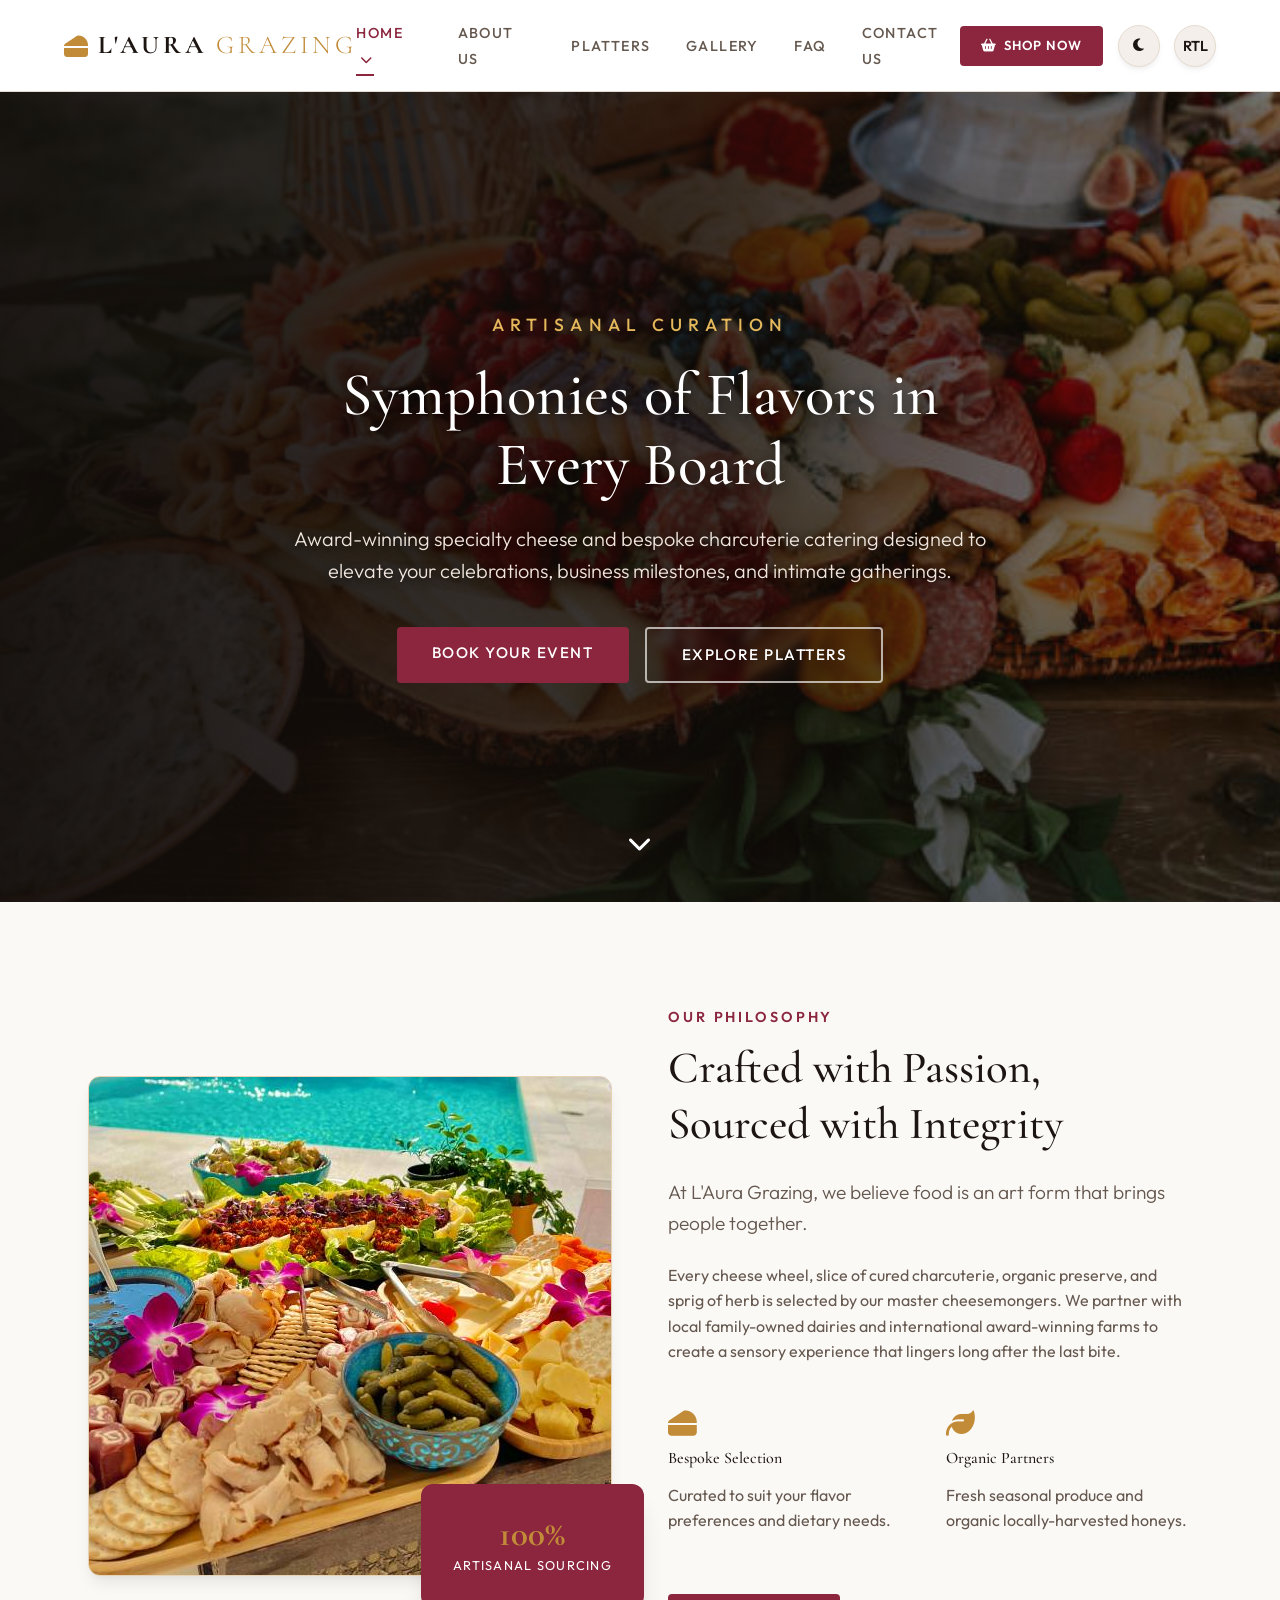
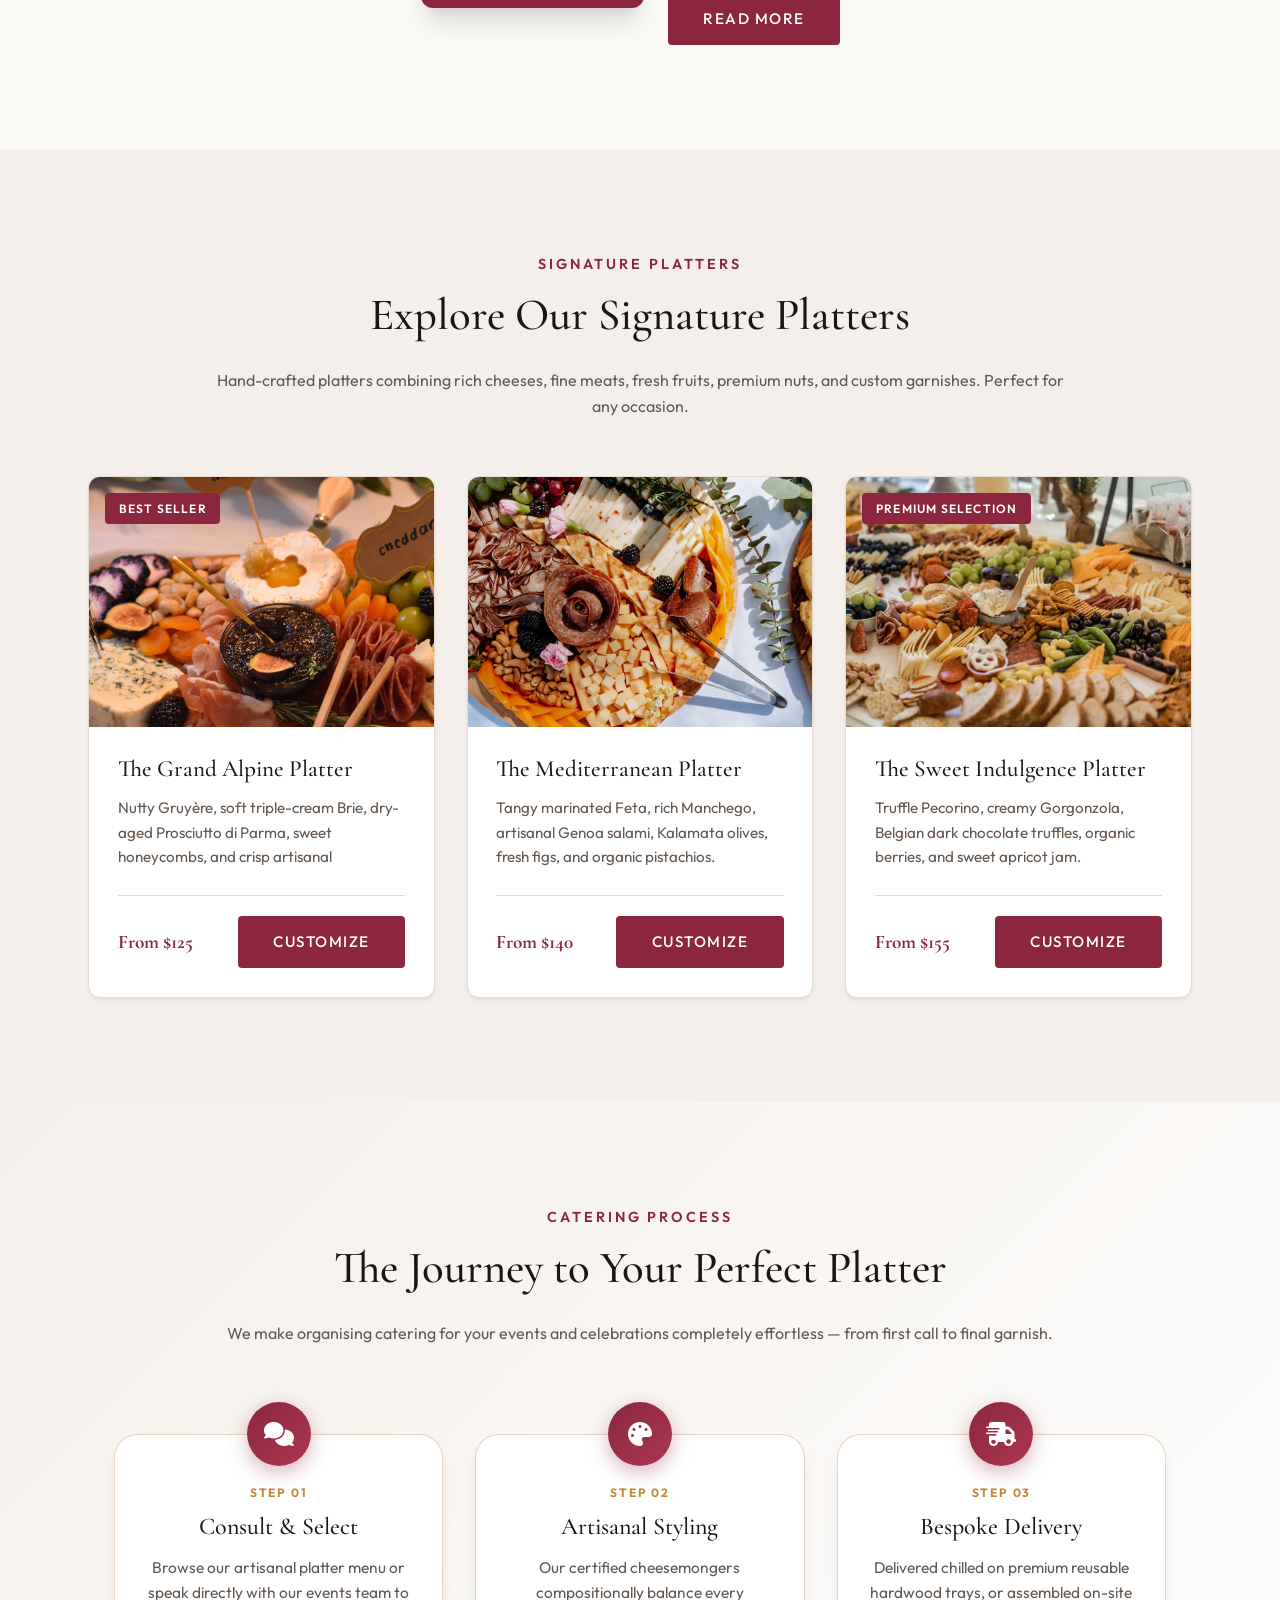
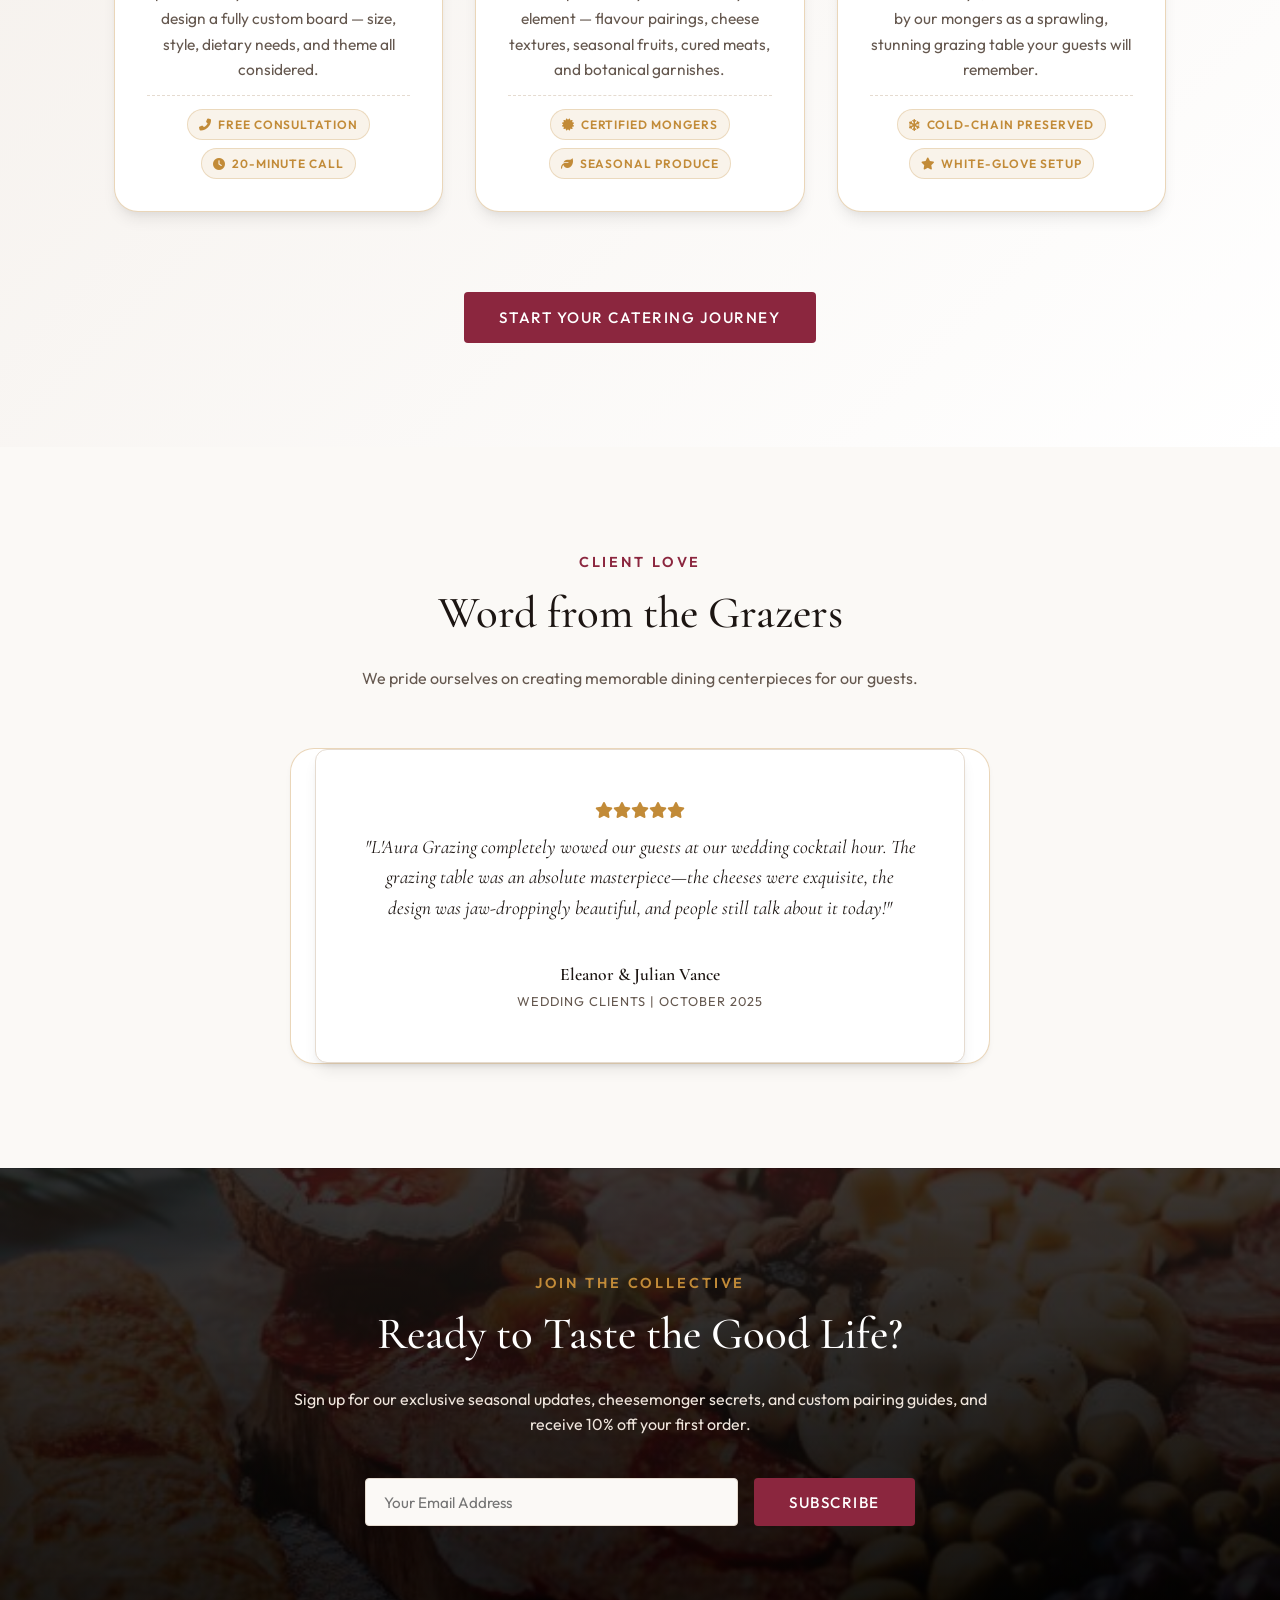
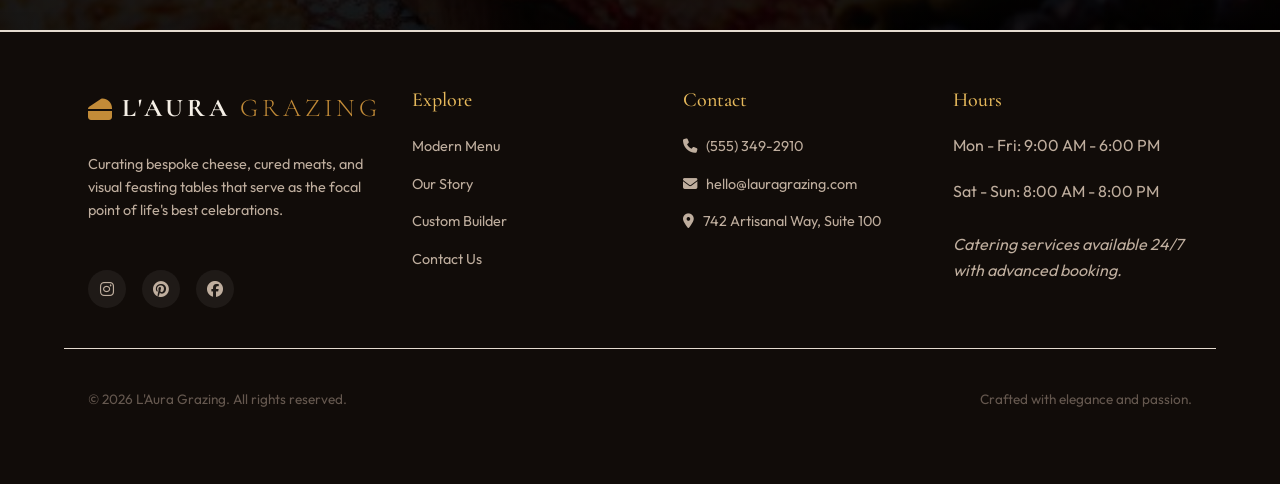
==== index.html @ bde80413 "Initial commit with styling and HTML updates" ====
<!DOCTYPE html>
<html lang="en" dir="ltr">

<head>
  <meta charset="UTF-8">
  <meta name="viewport" content="width=device-width, initial-scale=1.0">
  <meta name="description"
    content="L'Aura Grazing - Premium Specialty Cheese & Charcuterie Board Caterer. Exquisite bespoke grazing tables, cheese platters, and custom boards for events, weddings, and gatherings.">
  <meta name="keywords"
    content="charcuterie caterer, cheese board catering, grazing tables, bespoke platters, artisanal cheese, party catering">
  <meta name="author" content="L'Aura Grazing">

  <!-- Open Graph / Facebook -->
  <meta property="og:type" content="website">
  <meta property="og:title" content="L'Aura Grazing | Specialty Cheese & Charcuterie Caterer">
  <meta property="og:description"
    content="Bespoke grazing experiences and custom board curation for weddings, corporate events, and intimate gatherings.">
  <meta property="og:image" content="c1.jpg">

  <title>L'Aura Grazing | Specialty Cheese & Charcuterie Caterer</title>

  <!-- Google Fonts -->
  <link rel="preconnect" href="https://fonts.googleapis.com">
  <link rel="preconnect" href="https://fonts.gstatic.com" crossorigin>
  <link
    href="https://fonts.googleapis.com/css2?family=Cormorant+Garamond:ital,wght@0,300;0,400;0,500;0,600;0,700;1,400&family=Outfit:wght@200;300;400;500;600;700&display=swap"
    rel="stylesheet">

  <!-- Font Awesome for Icons -->
  <link rel="stylesheet" href="https://cdnjs.cloudflare.com/ajax/libs/font-awesome/6.4.0/css/all.min.css">

  <!-- Leaflet Map CSS & JS -->
  <link rel="stylesheet" href="https://unpkg.com/leaflet@1.9.4/dist/leaflet.css"
    integrity="sha256-p4NxAoJBhIIN+hmNHrzRCf9tD/miZyoHS5obTRR9BMY=" crossorigin="" />
  <script src="https://unpkg.com/leaflet@1.9.4/dist/leaflet.js"
    integrity="sha256-20nQCchB9co0qIjJZRGuk2/Z9VM+kNiyxNV1lvTlZBo=" crossorigin=""></script>

  <!-- Favicon -->
  <link rel="icon" type="image/svg+xml" href="favicon.svg">

  <!-- Main Stylesheet -->
  <link rel="stylesheet" href="style.css">
</head>

<body class="light-theme">

  <!-- HEADER -->
  <header class="site-header">
    <div class="header-container">
      <!-- Logo -->
      <a href="#home-1" class="logo" id="logo-link">
        <span class="logo-icon"><i class="fa-solid fa-cheese"></i></span>
        <span class="logo-text">L'AURA <span class="logo-sub">GRAZING</span></span>
      </a>

      <!-- Navigation Menu -->
      <nav class="nav-menu" id="nav-menu">
        <ul class="nav-list">
          <li class="nav-item dropdown">
            <a href="#home-1" class="nav-link dropdown-toggle" id="home-nav-link">
              Home <i class="fas fa-chevron-down dropdown-arrow"></i>
            </a>
            <ul class="dropdown-menu">
              <li><a href="#home-1" class="dropdown-item" id="nav-home-1">Home 1</a></li>
              <li><a href="#home-2" class="dropdown-item" id="nav-home-2">Home 2</a></li>
            </ul>
          </li>
          <li class="nav-item"><a href="#about" class="nav-link" id="nav-about">About Us</a></li>
          <li class="nav-item"><a href="#services" class="nav-link" id="nav-services">Platters</a></li>
          <li class="nav-item"><a href="#gallery" class="nav-link" id="nav-gallery">Gallery</a></li>
          <li class="nav-item"><a href="#faq" class="nav-link" id="nav-faq">FAQ</a></li>
          <li class="nav-item"><a href="#contact" class="nav-link" id="nav-contact">Contact Us</a></li>
        </ul>

        <!-- Mobile Menu Actions (Theme & RTL Toggles) -->
        <div class="mobile-menu-actions">
          <button id="theme-toggle-mobile" class="action-btn" title="Toggle Theme" aria-label="Toggle Theme">
            <i class="fas fa-moon theme-icon-dark"></i>
            <i class="fas fa-sun theme-icon-light"></i>
          </button>
          <button id="rtl-toggle-mobile" class="action-btn text-toggle" title="Toggle Text Direction"
            aria-label="Toggle Text Direction">
            <span class="rtl-text">RTL</span>
            <span class="ltr-text">LTR</span>
          </button>
        </div>
      </nav>

      <!-- Action Utilities (Shop CTA, Theme, RTL, Mobile Menu) -->
      <div class="header-actions">
        <!-- Shop CTA Button -->
        <a href="#services" class="btn btn-shop-cta" id="header-shop-btn">
          <i class="fas fa-shopping-basket"></i> Shop Now
        </a>

        <!-- Theme Toggle -->
        <button id="theme-toggle" class="action-btn" title="Toggle Theme" aria-label="Toggle Theme">
          <i class="fas fa-moon theme-icon-dark"></i>
          <i class="fas fa-sun theme-icon-light"></i>
        </button>

        <!-- LTR/RTL Toggle -->
        <button id="rtl-toggle" class="action-btn text-toggle" title="Toggle Text Direction"
          aria-label="Toggle Text Direction">
          <span class="rtl-text">RTL</span>
          <span class="ltr-text">LTR</span>
        </button>

        <!-- Mobile Menu Toggle -->
        <button id="mobile-toggle" class="mobile-toggle-btn" aria-label="Open Menu">
          <span class="bar"></span>
          <span class="bar"></span>
          <span class="bar"></span>
        </button>
      </div>
    </div>
  </header>

  <!-- APP VIEW CONTAINER (SPA) -->
  <main id="app-container">

    <!-- ==============================================
         HOME 1 VIEW (CLASSIC & ELEGANT - 6 SECTIONS)
         ============================================== -->
    <div class="app-view active" id="view-home-1">
      <!-- Section 1: Hero -->
      <section class="hero-section" id="h1-hero">
        <div class="hero-bg"
          style="background-image: linear-gradient(to right, rgba(17, 12, 9, 0.95) 0%, rgba(17, 12, 9, 0.75) 55%, rgba(17, 12, 9, 0.3) 100%), url('c1.jpg');">
        </div>
        <div class="hero-content">
          <span class="hero-subtitle">Artisanal Curation</span>
          <h1 class="hero-title">Symphonies of Flavors in Every Board</h1>
          <p class="hero-description">Award-winning specialty cheese and bespoke charcuterie catering designed to
            elevate your celebrations, business milestones, and intimate gatherings.</p>
          <div class="hero-actions-container">
            <a href="#contact" class="btn btn-primary">Book Your Event</a>
            <a href="#services" class="btn btn-secondary-hero">Explore Platters</a>
          </div>
        </div>
        <div class="hero-scroll-down">
          <a href="#h1-story"><i class="fas fa-chevron-down"></i></a>
        </div>
      </section>

      <!-- Section 2: Story Preview / Philosophy -->
      <section class="story-preview-section py-large" id="h1-story">
        <div class="container grid grid-2-cols align-center gap-large">
          <div class="story-image-wrapper">
            <img src="c11.jpg" alt="Artisanal board preparation" class="img-fluid rounded-lg shadow-md border-gold">
            <div class="badge-overlay">
              <span class="badge-num">100%</span>
              <span class="badge-text">Artisanal Sourcing</span>
            </div>
          </div>
          <div class="story-text-content">
            <span class="section-tag">Our Philosophy</span>
            <h2 class="section-title">Crafted with Passion, Sourced with Integrity</h2>
            <p class="lead">At L'Aura Grazing, we believe food is an art form that brings people together.</p>
            <p>Every cheese wheel, slice of cured charcuterie, organic preserve, and sprig of herb is selected by our
              master cheesemongers. We partner with local family-owned dairies and international award-winning farms to
              create a sensory experience that lingers long after the last bite.</p>
            <div class="story-features grid grid-2-cols gap-medium pt-small">
              <div class="feature-item">
                <i class="fa-solid fa-cheese feature-icon"></i>
                <h4>Bespoke Selection</h4>
                <p>Curated to suit your flavor preferences and dietary needs.</p>
              </div>
              <div class="feature-item">
                <i class="fa-solid fa-leaf feature-icon"></i>
                <h4>Organic Partners</h4>
                <p>Fresh seasonal produce and organic locally-harvested honeys.</p>
              </div>
            </div>
            <a href="#about" class="btn btn-primary mt-medium">Read More</a>
          </div>
        </div>
      </section>

      <!-- Section 3: Signature Showcase -->
      <section class="signature-showcase-section py-large bg-subtle" id="h1-showcase">
        <div class="container text-center max-w-lg mb-large">
          <span class="section-tag">Signature Platters</span>
          <h2 class="section-title">Explore Our Signature Platters</h2>
          <p>Hand-crafted platters combining rich cheeses, fine meats, fresh fruits, premium nuts, and custom garnishes.
            Perfect for any occasion.</p>
        </div>
        <div class="container grid grid-3-cols gap-medium">
          <!-- Platter 1 -->
          <div class="board-card">
            <div class="board-card-img-wrapper">
              <img src="c2.jpg" alt="The Grand Alpine Graze Platter" class="board-card-img">
              <span class="board-card-badge">Best Seller</span>
            </div>
            <div class="board-card-info">
              <h3 class="board-title">The Grand Alpine Platter</h3>
              <p class="board-desc">Nutty Gruyère, soft triple-cream Brie, dry-aged Prosciutto di Parma, sweet
                honeycombs, and crisp artisanal flatbreads.</p>
              <div class="board-footer">
                <span class="board-price">From $125</span>
                <a href="#services" class="btn btn-primary">Customize</a>
              </div>
            </div>
          </div>
          <!-- Platter 2 -->
          <div class="board-card">
            <div class="board-card-img-wrapper">
              <img src="c3.jpg" alt="The Mediterranean Harvest Platter" class="board-card-img">
            </div>
            <div class="board-card-info">
              <h3 class="board-title">The Mediterranean Platter</h3>
              <p class="board-desc">Tangy marinated Feta, rich Manchego, artisanal Genoa salami, Kalamata olives, fresh
                figs, and organic pistachios.</p>
              <div class="board-footer">
                <span class="board-price">From $140</span>
                <a href="#services" class="btn btn-primary">Customize</a>
              </div>
            </div>
          </div>
          <!-- Platter 3 -->
          <div class="board-card">
            <div class="board-card-img-wrapper">
              <img src="c4.jpg" alt="The Sweet Indulgence Platter" class="board-card-img">
              <span class="board-card-badge">Premium Selection</span>
            </div>
            <div class="board-card-info">
              <h3 class="board-title">The Sweet Indulgence Platter</h3>
              <p class="board-desc">Truffle Pecorino, creamy Gorgonzola, Belgian dark chocolate truffles, organic
                berries, and sweet apricot jam.</p>
              <div class="board-footer">
                <span class="board-price">From $155</span>
                <a href="#services" class="btn btn-primary">Customize</a>
              </div>
            </div>
          </div>
        </div>
      </section>

      <!-- Section 4: How It Works - Redesigned -->
      <section class="how-it-works-section py-large" id="h1-process"
        style="background: linear-gradient(135deg, var(--bg-subtle) 0%, var(--bg-card) 100%);">
        <div class="container text-center max-w-lg mb-large">
          <span class="section-tag">Catering Process</span>
          <h2 class="section-title">The Journey to Your Perfect Platter</h2>
          <p>We make organising catering for your events and celebrations completely effortless — from first call to
            final garnish.</p>
        </div>
        <div class="container process-steps-wrapper">
          <!-- Step 1 -->
          <div class="process-step-item">
            <div class="process-step-visual">
              <div class="process-step-icon-ring">
                <i class="fa-solid fa-comments"></i>
              </div>
              <div class="process-connector"></div>
            </div>
            <div class="process-step-body bg-card rounded-lg shadow-md border-gold">
              <span class="process-step-num">Step 01</span>
              <h3 class="process-step-title">Consult &amp; Select</h3>
              <p class="process-step-desc">Browse our artisanal platter menu or speak directly with our events team to
                design a fully custom board — size, style, dietary needs, and theme all considered.</p>
              <div class="process-step-tags flex gap-xs flex-wrap mt-xs">
                <span class="process-tag"><i class="fas fa-phone-alt"></i> Free Consultation</span>
                <span class="process-tag"><i class="fas fa-clock"></i> 20-Minute Call</span>
              </div>
            </div>
          </div>
          <!-- Step 2 -->
          <div class="process-step-item">
            <div class="process-step-visual">
              <div class="process-step-icon-ring">
                <i class="fa-solid fa-palette"></i>
              </div>
              <div class="process-connector"></div>
            </div>
            <div class="process-step-body bg-card rounded-lg shadow-md border-gold">
              <span class="process-step-num">Step 02</span>
              <h3 class="process-step-title">Artisanal Styling</h3>
              <p class="process-step-desc">Our certified cheesemongers compositionally balance every element — flavour
                pairings, cheese textures, seasonal fruits, cured meats, and botanical garnishes.</p>
              <div class="process-step-tags flex gap-xs flex-wrap mt-xs">
                <span class="process-tag"><i class="fas fa-certificate"></i> Certified Mongers</span>
                <span class="process-tag"><i class="fas fa-leaf"></i> Seasonal Produce</span>
              </div>
            </div>
          </div>
          <!-- Step 3 -->
          <div class="process-step-item">
            <div class="process-step-visual">
              <div class="process-step-icon-ring">
                <i class="fa-solid fa-truck-fast"></i>
              </div>
              <div class="process-connector last-connector"></div>
            </div>
            <div class="process-step-body bg-card rounded-lg shadow-md border-gold">
              <span class="process-step-num">Step 03</span>
              <h3 class="process-step-title">Bespoke Delivery</h3>
              <p class="process-step-desc">Delivered chilled on premium reusable hardwood trays, or assembled on-site
                by our mongers as a sprawling, stunning grazing table your guests will remember.</p>
              <div class="process-step-tags flex gap-xs flex-wrap mt-xs">
                <span class="process-tag"><i class="fas fa-snowflake"></i> Cold-Chain Preserved</span>
                <span class="process-tag"><i class="fas fa-star"></i> White-Glove Setup</span>
              </div>
            </div>
          </div>
        </div>
        <div class="container text-center mt-medium">
          <a href="#contact" class="btn btn-primary">Start Your Catering Journey</a>
        </div>
      </section>

      <!-- Section 5: Testimonials -->
      <section class="testimonials-section py-large" id="h1-testimonials">
        <div class="container text-center max-w-lg mb-large">
          <span class="section-tag">Client Love</span>
          <h2 class="section-title">Word from the Grazers</h2>
          <p>We pride ourselves on creating memorable dining centerpieces for our guests.</p>
        </div>
        <div
          class="container max-w-md testimonial-slider-container p-medium bg-card rounded-lg shadow-sm border-gold text-center">
          <div class="testimonial-card active">
            <div class="quote-stars text-gold mb-xs"><i class="fas fa-star"></i><i class="fas fa-star"></i><i
                class="fas fa-star"></i><i class="fas fa-star"></i><i class="fas fa-star"></i></div>
            <p class="testimonial-text italic">"L'Aura Grazing completely wowed our guests at our wedding cocktail hour.
              The grazing table was an absolute masterpiece—the cheeses were exquisite, the design was jaw-droppingly
              beautiful, and people still talk about it today!"</p>
            <div class="testimonial-client mt-medium">
              <h4 class="client-name">Eleanor &amp; Julian Vance</h4>
              <span class="client-role text-secondary text-sm">Wedding Clients | October 2025</span>
            </div>
          </div>
        </div>
      </section>

      <!-- Section 6: Newsletter / Call to Action -->
      <section class="cta-banner-section py-large text-white relative">
        <div class="cta-bg"
          style="background-image: linear-gradient(rgba(28,22,19,0.85), rgba(0,0,0,0.9)), url('c17.jpg'); background-size: cover; background-position: center; position: absolute; top:0; left:0; width:100%; height:100%; z-index: 1;">
        </div>
        <div class="container text-center relative max-w-lg" style="z-index: 2;">
          <span class="section-tag text-gold">Join the Collective</span>
          <h2 class="section-title text-white">Ready to Taste the Good Life?</h2>
          <p class="mb-medium text-cream max-w-md margin-auto">Sign up for our exclusive seasonal updates, cheesemonger
            secrets, and custom pairing guides, and receive 10% off your first order.</p>
          <form class="cta-form flex gap-small justify-center" id="newsletter-form">
            <input type="email" placeholder="Your Email Address" required class="form-input text-dark rounded-sm">
            <button type="submit" class="btn btn-primary">Subscribe</button>
          </form>
          <div class="success-message mt-small text-green" id="newsletter-success">Thank you! Check your inbox for your
            10% discount code.</div>
        </div>
      </section>


      <!-- HOME 1 FOOTER -->
      <footer class="site-footer bg-dark text-white py-medium">
        <div class="container grid grid-4-cols gap-medium">
          <div class="footer-col brand-col">
            <a href="#home-1" class="logo footer-logo mb-small">
              <span class="logo-icon"><i class="fa-solid fa-cheese"></i></span>
              <span class="logo-text text-white">L'AURA <span class="logo-sub">GRAZING</span></span>
            </a>
            <p class="footer-desc">Curating bespoke cheese, cured meats, and visual feasting tables that serve as the
              focal point of life's best celebrations.</p>
            <div class="social-links flex gap-small pt-small">
              <a href="#" class="social-link" aria-label="Instagram"><i class="fab fa-instagram"></i></a>
              <a href="#" class="social-link" aria-label="Pinterest"><i class="fab fa-pinterest"></i></a>
              <a href="#" class="social-link" aria-label="Facebook"><i class="fab fa-facebook"></i></a>
            </div>
          </div>
          <div class="footer-col links-col">
            <h4 class="footer-subtitle">Explore</h4>
            <ul>
              <li><a href="#home-2" class="footer-link">Modern Menu</a></li>
              <li><a href="#about" class="footer-link">Our Story</a></li>
              <li><a href="#services" class="footer-link">Custom Builder</a></li>
              <li><a href="#contact" class="footer-link">Contact Us</a></li>
            </ul>
          </div>
          <div class="footer-col links-col">
            <h4 class="footer-subtitle">Contact</h4>
            <ul>
              <li><span class="footer-link"><i class="fas fa-phone mr-xs"></i> (555) 349-2910</span></li>
              <li><span class="footer-link"><i class="fas fa-envelope mr-xs"></i> hello@lauragrazing.com</span></li>
              <li><span class="footer-link"><i class="fas fa-map-marker-alt mr-xs"></i> 742 Artisanal Way, Suite
                  100</span></li>
            </ul>
          </div>
          <div class="footer-col hours-col">
            <h4 class="footer-subtitle">Hours</h4>
            <p>Mon - Fri: 9:00 AM - 6:00 PM</p>
            <p>Sat - Sun: 8:00 AM - 8:00 PM</p>
            <p class="text-gold italic pt-xs">Catering services available 24/7 with advanced booking.</p>
          </div>
        </div>
        <div
          class="container border-top pt-medium mt-medium text-center flex justify-between align-center flex-wrap gap-small">
          <p class="copyright-text">&copy; 2026 L'Aura Grazing. All rights reserved.</p>
          <p class="designer-text">Crafted with elegance and passion.</p>
        </div>
      </footer>
    </div>

    <!-- ==============================================
         HOME 2 VIEW (MODERN & INTERACTIVE - 6 SECTIONS)
         ============================================== -->
    <div class="app-view" id="view-home-2">
      <!-- Section 1: Split Screen Modern Hero -->
      <section class="split-hero-section" id="h2-hero"
        style="border-bottom: 1px solid var(--border-color);">
        <div class="split-hero-content flex flex-column justify-center">
          <div class="flex align-center gap-xs mb-xs">
            <span class="logo-icon text-gold" style="font-size: 1.1rem;"><i class="fa-solid fa-cheese"></i></span>
            <span class="hero-subtitle text-gold uppercase tracking-wider text-xs font-bold">L'AURA PREMIUM
              MODERN</span>
          </div>
          <h1 class="hero-title font-serif">Epicurean Art, Deliberately Styled</h1>
          <p class="hero-description text-secondary">Interactive,
            customisable charcuterie layouts tailored to your event's exact visual theme and flavour preferences.
            Beautiful to look at, sensational to taste.</p>
          <div class="hero-actions-container flex gap-small">
            <a href="#services" class="btn btn-primary">Build Your Board</a>
            <a href="#h2-pairings" class="btn btn-outline-dark">Try Pairings Guide</a>
          </div>
        </div>
        <div class="split-hero-image-wrapper">
          <div class="hero-square-wrapper relative">
            <img src="c12.jpg" alt="Stunning tiered grazing setup" class="split-hero-img">
            <div class="badge-overlay split-hero-badge">
              <span class="font-bold text-xs uppercase tracking-wider text-gold flex align-center gap-xs">
                <i class="fa-solid fa-wand-magic-sparkles"></i> High Artistry
              </span>
            </div>
          </div>
        </div>
      </section>

      <!-- Section 2: Features Grid (Why Choose) -->
      <section class="features-grid-section py-large bg-subtle" id="h2-features">
        <div class="container text-center max-w-lg mb-large">
          <span class="section-tag text-gold">The Grazing Experience</span>
          <h2 class="section-title">Why Choose L'Aura</h2>
          <p>We combine culinary design with expert food science to make your board the highlight of the evening.</p>
        </div>
        <div class="container">
          <div class="h2-features-grid">
            <!-- Step I -->
            <div class="h2-feature-card bg-card rounded-lg shadow-md border-gold p-medium text-center">
              <div class="h2-feature-num">I</div>
              <i class="fa-solid fa-medal h2-feature-icon"></i>
              <h3 class="h2-feature-title">Award Winning Cheeses</h3>
              <p class="text-sm">We source exclusively from creamier regional farms, featuring raw-milk cheddars,
                award-winning Bries, and cave-aged Goudas.</p>
            </div>
            <!-- Step II -->
            <div class="h2-feature-card bg-card rounded-lg shadow-md border-gold p-medium text-center">
              <div class="h2-feature-num">II</div>
              <i class="fa-solid fa-wine-glass-alt h2-feature-icon"></i>
              <h3 class="h2-feature-title">Curated Combinations</h3>
              <p class="text-sm">Every element is strategically paired. From dry cured salamis to honeycombs, flavour
                dynamics are precision designed.</p>
            </div>
            <!-- Step III -->
            <div class="h2-feature-card bg-card rounded-lg shadow-md border-gold p-medium text-center">
              <div class="h2-feature-num">III</div>
              <i class="fa-solid fa-truck-ramp-box h2-feature-icon"></i>
              <h3 class="h2-feature-title">Sustainable Materials</h3>
              <p class="text-sm">Our boards are made from beautiful, reclaimed hardwoods that are yours to keep,
                treated with food-grade beeswax.</p>
            </div>
          </div>
        </div>
      </section>

      <!-- Section 3: Interactive Flavor Pairings Guide -->
      <section class="pairings-section py-large bg-card" id="h2-pairings"
        style="border-top: 1px solid var(--border-color); border-bottom: 1px solid var(--border-color);">
        <div class="container text-center max-w-lg mb-large">
          <span class="section-tag text-gold">Interactive Flavor Lab</span>
          <h2 class="section-title">Perfect Cheese Pairings</h2>
          <p>Click on any of our featured cheeses below to discover their ideal meat, fruit, and wine pairings, curated
            by our sommelier.</p>
        </div>
        <div class="container grid grid-2-cols gap-large align-center">
          <div class="pairing-selector-col flex flex-column gap-small">
            <button class="pairing-select-btn active" data-pairing="brie">
              <i class="fas fa-cheese"></i> Double Cream French Brie
            </button>
            <button class="pairing-select-btn" data-pairing="gouda">
              <i class="fas fa-cheese"></i> 24-Month Aged Dutch Gouda
            </button>
            <button class="pairing-select-btn" data-pairing="gorgonzola">
              <i class="fas fa-cheese"></i> Gorgonzola Dolce
            </button>
            <button class="pairing-select-btn" data-pairing="pecorino">
              <i class="fas fa-cheese"></i> Italian Truffle Pecorino
            </button>
          </div>
          <div class="pairing-display-col p-large rounded-lg border-gold shadow-lg"
            style="background-color: var(--bg-body); border-style: dashed; border-width: 2px;">
            <div id="pairing-info-box">
              <h3 class="pairing-title text-gold" id="pairing-title-val"
                style="font-family: var(--font-serif); font-size: 1.8rem; margin-bottom: 0.5rem;">Double Cream French
                Brie</h3>
              <p class="pairing-desc italic mb-medium" id="pairing-desc-val" style="color: var(--text-secondary);">"A
                buttery, decadent, bloomy-rind cheese that melts elegantly in the mouth."</p>

              <div class="pairing-details flex flex-column gap-medium"
                style="border-top: 1px solid var(--border-color); padding-top: 1.25rem;">
                <div class="pairing-detail-item flex align-center gap-small">
                  <span class="detail-icon" style="color: var(--accent-gold); font-size: 1.2rem;"><i
                      class="fas fa-drumstick-bite"></i></span>
                  <div>
                    <strong
                      style="display:block; font-size:0.85rem; text-transform:uppercase; letter-spacing:1px; color:var(--text-secondary);">Cured
                      Meat Match</strong>
                    <span id="pairing-meat-val" style="font-weight: 500;">Prosciutto di Parma or Spicy Coppa</span>
                  </div>
                </div>
                <div class="pairing-detail-item flex align-center gap-small">
                  <span class="detail-icon" style="color: var(--accent-gold); font-size: 1.2rem;"><i
                      class="fas fa-apple-whole"></i></span>
                  <div>
                    <strong
                      style="display:block; font-size:0.85rem; text-transform:uppercase; letter-spacing:1px; color:var(--text-secondary);">Sweet/Fresh
                      Accoutrement</strong>
                    <span id="pairing-sweet-val" style="font-weight: 500;">Fresh ripe figs, raw local honeycomb, or
                      crisp green grapes</span>
                  </div>
                </div>
                <div class="pairing-detail-item flex align-center gap-small">
                  <span class="detail-icon" style="color: var(--accent-gold); font-size: 1.2rem;"><i
                      class="fas fa-wine-glass"></i></span>
                  <div>
                    <strong
                      style="display:block; font-size:0.85rem; text-transform:uppercase; letter-spacing:1px; color:var(--text-secondary);">Wine
                      Pairing</strong>
                    <span id="pairing-wine-val" style="font-weight: 500;">Chardonnay, Champagne, or a dry sparkling
                      Rosé</span>
                  </div>
                </div>
              </div>
            </div>
          </div>
        </div>
      </section>

      <!-- Section 4: Seasonal Packages -->
      <section class="seasonal-packages py-large bg-subtle" id="h2-packages">
        <div class="container text-center max-w-lg mb-large">
          <span class="section-tag text-gold">Themed Selections</span>
          <h2 class="section-title">Seasonal Grazing Packages</h2>
          <p>Hand-crafted platters combining rich cheeses, fine meats, fresh fruits, premium nuts, and custom garnishes.
            Perfect for any occasion.</p>
        </div>
        <div class="container grid grid-3-cols gap-medium">
          <!-- Package 1 -->
          <div class="package-card flex flex-column bg-card rounded-lg shadow-md overflow-hidden border-gold">
            <div class="package-card-img-container relative overflow-hidden">
              <img src="c6.jpg" alt="Autumn Warmth" class="package-img">
              <span class="board-card-badge">Best Seller</span>
            </div>
            <div class="package-content p-medium flex-grow flex flex-column justify-between">
              <div>
                <h3 class="package-title font-serif">The Alpine Meadow Board</h3>
                <p class="package-desc text-secondary">Inspired by Swiss chalets. Features
                  rich Gruyère, Emmental, mountain salamis, toasted walnuts, and dried sour cherries.</p>
              </div>
              <div class="package-footer border-top pt-small mt-small flex justify-between align-center">
                <span class="package-price font-bold text-gold">$135</span>
                <a href="#services" class="btn btn-sm btn-primary">Book Now</a>
              </div>
            </div>
          </div>
          <!-- Package 2 -->
          <div class="package-card flex flex-column bg-card rounded-lg shadow-md overflow-hidden border-gold">
            <div class="package-card-img-container relative overflow-hidden">
              <img src="c8.jpg" alt="Botanical Bliss" class="package-img">
              <span class="board-card-badge" style="background: #c28b38;">Signature</span>
            </div>
            <div class="package-content p-medium flex-grow flex flex-column justify-between">
              <div>
                <h3 class="package-title font-serif">The Botanical Garden Platter</h3>
                <p class="package-desc text-secondary">Perfect for garden parties. Soft goat
                  cheeses rolled in edible flower petals, creamy brie, fresh blackberries, honey, and crackers.</p>
              </div>
              <div class="package-footer border-top pt-small mt-small flex justify-between align-center">
                <span class="package-price font-bold text-gold">$150</span>
                <a href="#services" class="btn btn-sm btn-primary">Book Now</a>
              </div>
            </div>
          </div>
          <!-- Package 3 -->
          <div class="package-card flex flex-column bg-card rounded-lg shadow-md overflow-hidden border-gold">
            <div class="package-card-img-container relative overflow-hidden">
              <img src="c7.jpg" alt="Tapas & Charcuterie Cups" class="package-img">
              <span class="board-card-badge" style="background: #6b4c35;">Popular</span>
            </div>
            <div class="package-content p-medium flex-grow flex flex-column justify-between">
              <div>
                <h3 class="package-title font-serif">The Grazing Cones &amp; Cups</h3>
                <p class="package-desc text-secondary">Single-serve, socially-distanced
                  elegant charcuterie cups filled with cheese skewers, olives, nuts, and crackers. Sold in batches of
                  10.</p>
              </div>
              <div class="package-footer border-top pt-small mt-small flex justify-between align-center">
                <span class="package-price font-bold text-gold">$160 / set</span>
                <a href="#services" class="btn btn-sm btn-primary">Book Now</a>
              </div>
            </div>
          </div>
        </div>
      </section>

      <!-- Section 5: Client Testimonials (Split Layout) -->
      <section class="testimonials-section py-large bg-card" id="h2-testimonials"
        style="border-top: 1px solid var(--border-color); border-bottom: 1px solid var(--border-color);">
        <div class="container grid grid-2-cols gap-large align-center">
          <div class="testimonial-image-panel relative">
            <img src="c14.jpg" alt="Stunning board closeup" class="img-fluid rounded-lg shadow-md border-gold">
            <div class="testimonial-stamp bg-card p-xs rounded shadow-sm flex align-center gap-xs">
              <i class="fa-solid fa-star text-gold"></i>
              <span class="font-bold text-xs uppercase letter-spacing">Top Rated Service</span>
            </div>
          </div>
          <div class="testimonial-content-panel p-large bg-card border-gold rounded-lg shadow-md testimonial-slider-container">
            <span class="section-tag text-gold">Client Testimonies</span>
            <div class="testimonial-card active">
              <div class="quote-header flex justify-between align-center mb-xs">
                <div class="quote-icon text-gold"><i class="fas fa-quote-left"></i></div>
                <div class="quote-stars flex gap-xs text-gold"><i class="fas fa-star"></i><i class="fas fa-star"></i><i
                    class="fas fa-star"></i><i class="fas fa-star"></i><i class="fas fa-star"></i></div>
              </div>
              <p class="testimonial-text italic">"L'Aura Grazing completely
                wowed our guests at our wedding cocktail hour. The grazing table was an absolute masterpiece — the cheeses
                were exquisite, the design was jaw-droppingly beautiful, and people still talk about it today!"</p>
              <div class="testimonial-client flex align-center gap-small border-top pt-small mt-small">
                <div class="client-avatar-placeholder"><i class="fa-solid fa-user-tie"></i></div>
                <div>
                  <h4 class="client-name">Eleanor &amp; Julian Vance</h4>
                  <span class="client-role">Wedding Clients | October 2025</span>
                </div>
              </div>
            </div>
          </div>
        </div>
      </section>

      <!-- Section 6: Accordion FAQ removed to dedicated page -->

      <!-- Section 7: Interactive Reservation Teaser -->
      <section class="booking-teaser-section py-large text-white relative overflow-hidden">
        <div class="booking-bg"
          style="background-image: linear-gradient(rgba(17, 12, 9, 0.9), rgba(17, 12, 9, 0.95)), url('c9.jpg'); background-attachment: fixed; background-size: cover; background-position: center; position: absolute; top:0; left:0; width:100%; height:100%; z-index: 1;">
        </div>
        <div class="container grid grid-2-cols gap-large align-center relative" style="z-index: 2;">
          <div class="booking-teaser-text">
            <span class="section-tag text-gold">Plan Your Gathering</span>
            <h2 class="section-title text-white">Let Us Make Your Event Memorable</h2>
            <p class="text-cream">Whether you are hosting a small dinner
              party, a corporate cocktail mixer, or a lavish wedding reception, we curate gorgeous grazing visuals that
              set the standard for food elegance.</p>
            <ul class="teaser-checklist flex flex-column gap-xs pt-small">
              <li><i class="fas fa-check text-gold mr-xs"></i> Fully custom layouts matching your event theme</li>
              <li><i class="fas fa-check text-gold mr-xs"></i> On-site setup and styling by professional mongers</li>
              <li><i class="fas fa-check text-gold mr-xs"></i> Biodegradable wooden cutlery and display boxes</li>
            </ul>
          </div>
          <div class="teaser-form-box p-medium rounded-lg">
            <h3 class="mb-xs">Quick Reservation Request</h3>
            <p class="mb-small text-cream" style="font-size: 0.9rem;">Receive an instant estimate for your
              catering needs.</p>
            <form id="quick-quote-form" class="flex flex-column gap-xs">
              <input type="text" placeholder="Your Name" required class="form-input">
              <input type="email" placeholder="Email Address" required class="form-input">
              <select required class="form-input">
                <option value="" disabled selected>Estimated Guest Count</option>
                <option value="1-10">Under 10 guests</option>
                <option value="10-30">10 to 30 guests</option>
                <option value="30-70">30 to 70 guests</option>
                <option value="70+">70+ guests</option>
              </select>
              <button type="submit" class="btn btn-primary w-full mt-xs">Get Quote Estimate</button>
            </form>
            <div id="quick-quote-success" class="text-green mt-xs font-bold text-center" style="display: none;">Quote
              request submitted! We will email you shortly.</div>
          </div>
        </div>
      </section>

      <!-- Section 8: Floating Card Newsletter -->
      <section class="cta-banner-section py-large relative bg-subtle">
        <div
          class="container max-w-lg relative bg-card p-large rounded-lg border-gold shadow-lg text-center overflow-hidden">
          <div class="cta-card-bg-overlay"
            style="background-image: linear-gradient(rgba(28,22,19,0.95), rgba(28,22,19,0.9)), url('c17.jpg');"></div>
          <div class="cta-card-inner relative">
            <span class="section-tag text-gold">Join the Collective</span>
            <h2 class="section-title text-white">Let's Co-create Your Next Celebratory Feast</h2>
            <p class="mb-medium text-cream max-w-md margin-auto">Sign up for our exclusive seasonal updates,
              cheesemonger secrets, and custom pairing guides, and receive 10% off your first custom catering order.</p>
            <form class="cta-form flex gap-small justify-center" id="newsletter-form-h2">
              <input type="email" placeholder="Your Email Address" required class="form-input text-dark rounded-sm">
              <button type="submit" class="btn btn-primary-light">Subscribe</button>
            </form>
            <div class="success-message mt-small text-green" id="newsletter-success-h2" style="display: none;">Thank
              you! Check your inbox for your 10% discount code.</div>
          </div>
        </div>
      </section>


      <!-- HOME 2 FOOTER -->
      <footer class="site-footer bg-dark text-white py-medium">
        <div class="container grid grid-4-cols gap-medium">
          <div class="footer-col brand-col">
            <a href="#home-1" class="logo footer-logo mb-small">
              <span class="logo-icon"><i class="fa-solid fa-cheese"></i></span>
              <span class="logo-text text-white">L'AURA <span class="logo-sub">GRAZING</span></span>
            </a>
            <p class="footer-desc">Curating bespoke cheese, cured meats, and visual feasting tables that serve as the
              focal point of life's best celebrations.</p>
            <div class="social-links flex gap-small pt-small">
              <a href="#" class="social-link" aria-label="Instagram"><i class="fab fa-instagram"></i></a>
              <a href="#" class="social-link" aria-label="Pinterest"><i class="fab fa-pinterest"></i></a>
              <a href="#" class="social-link" aria-label="Facebook"><i class="fab fa-facebook"></i></a>
            </div>
          </div>
          <div class="footer-col links-col">
            <h4 class="footer-subtitle">Explore</h4>
            <ul>
              <li><a href="#home-1" class="footer-link">Classic Menu</a></li>
              <li><a href="#about" class="footer-link">Our Story</a></li>
              <li><a href="#services" class="footer-link">Custom Builder</a></li>
              <li><a href="#contact" class="footer-link">Contact Us</a></li>
            </ul>
          </div>
          <div class="footer-col links-col">
            <h4 class="footer-subtitle">Contact</h4>
            <ul>
              <li><span class="footer-link"><i class="fas fa-phone mr-xs"></i> (555) 349-2910</span></li>
              <li><span class="footer-link"><i class="fas fa-envelope mr-xs"></i> hello@lauragrazing.com</span></li>
              <li><span class="footer-link"><i class="fas fa-map-marker-alt mr-xs"></i> 742 Artisanal Way, Suite
                  100</span></li>
            </ul>
          </div>
          <div class="footer-col hours-col">
            <h4 class="footer-subtitle">Hours</h4>
            <p>Mon - Fri: 9:00 AM - 6:00 PM</p>
            <p>Sat - Sun: 8:00 AM - 8:00 PM</p>
            <p class="text-gold italic pt-xs">Catering services available 24/7 with advanced booking.</p>
          </div>
        </div>
        <div
          class="container border-top pt-medium mt-medium text-center flex justify-between align-center flex-wrap gap-small">
          <p class="copyright-text">&copy; 2026 L'Aura Grazing. All rights reserved.</p>
          <p class="designer-text">Crafted with elegance and passion.</p>
        </div>
      </footer>
    </div>

    <!-- ==============================================
         ABOUT US VIEW
         ============================================== -->
    <div class="app-view" id="view-about">
      <!-- About Hero -->
      <section class="subpage-hero py-large text-white relative">
        <div class="subpage-hero-bg"
          style="background-image: linear-gradient(rgba(0,0,0,0.5), rgba(0,0,0,0.7)), url('c11.jpg');"></div>
        <div class="container text-center relative">
          <span class="section-tag text-gold">Meet the Makers</span>
          <h1 class="hero-title text-white">Our Story &amp; Dedication</h1>
          <p class="max-w-md margin-auto">Curing culinary experiences that blend traditional cheesemongering craft with
            modern styling.</p>
        </div>
      </section>

      <!-- History & Story -->
      <section class="about-story-section py-large">
        <div class="container grid grid-2-cols gap-large align-center">
          <div>
            <span class="section-tag">A Decent Obsession</span>
            <h2 class="section-title">The Art of the Graze</h2>
            <p class="lead">L'Aura Grazing was born out of a simple love for hosting dinner parties where the central
              board became the fireplace around which stories were shared.</p>
            <p>Founded in 2021 by a pairing stylist and a certified cheesemonger, we set out to change the way catering
              is viewed. Instead of chafing dishes and static platters, we wanted to build visual feasts that invite
              interaction, exploration, and sensory play.</p>
            <p>Every element on our boards is placed with intention. The tanginess of the pickled grapes cuts through
              the buttery fat of the triple-cream brie. The smoky, complex saltiness of the spicy coppa pairs
              wonderfully with the sweet crunch of honeycomb. We balance flavors, textures, and colors to create edible
              masterworks.</p>
          </div>
          <div class="story-image-grid grid grid-2-cols gap-small">
            <img src="c10.jpg" alt="Artisanal cheeses close up" class="img-fluid rounded-lg shadow-sm">
            <img src="c13.jpg" alt="Charcuterie arrangement close up" class="img-fluid rounded-lg shadow-sm">
          </div>
        </div>
      </section>

      <!-- Team Members Section -->
      <section class="team-section py-large bg-subtle" id="about-team">
        <div class="container text-center max-w-lg mb-large">
          <span class="section-tag">Our Experts</span>
          <h2 class="section-title">Meet Our Cheesemongers</h2>
          <p>Our team consists of passionate culinary artists, certified cheese professionals, and pairing experts
            dedicated to your event.</p>
        </div>
        <div class="container grid grid-2-cols gap-large max-w-lg">
          <!-- Member 1 -->
          <div class="team-card flex gap-medium align-center bg-card rounded-lg shadow-sm">
            <div class="team-img-wrapper">
              <img src="https://images.unsplash.com/photo-1583394838336-acd977736f90?w=220&h=220&fit=crop&crop=face"
                alt="Gabrielle Laurent - Certified Cheesemonger" class="team-img">
            </div>
            <div>
              <span class="team-role text-gold">Co-Founder &amp; Certified Cheesemonger</span>
              <h3 class="team-name">Gabrielle Laurent</h3>
              <p>With over a decade of experience studying dairies across Switzerland and France, Gabrielle curates our
                rare cheese collections.</p>
            </div>
          </div>
          <!-- Member 2 -->
          <div class="team-card flex gap-medium align-center bg-card rounded-lg shadow-sm">
            <div class="team-img-wrapper">
              <img src="https://images.unsplash.com/photo-1577219491135-ce391730fb2c?w=220&h=220&fit=crop&crop=face"
                alt="Marcus Sterling - Grazing Designer" class="team-img">
            </div>
            <div>
              <span class="team-role text-gold">Co-Founder &amp; Grazing Designer</span>
              <h3 class="team-name">Marcus Sterling</h3>
              <p>An architect turned food designer, Marcus designs the spatial layouts and color palettes of our custom
                grazing tables.</p>
            </div>
          </div>
        </div>
      </section>

      <!-- Sourcing Partners -->
      <section class="partners-section py-large">
        <div class="container grid grid-2-cols gap-large align-center">
          <div class="partners-image-wrapper">
            <img src="c12.jpg" alt="Artisanal Honey Jar and cheeses" class="img-fluid rounded-lg shadow-md border-gold">
          </div>
          <div>
            <span class="section-tag">Ethical Sourcing</span>
            <h2 class="section-title">Sourced from Local Dairies &amp; Farms</h2>
            <p>We pride ourselves on direct, transparent supply lines. We know exactly where our ingredients originate.
              Our honey comes from a rooftop cooperative in the heart of the city; our soft goat cheeses are handmade on
              a farm in Wisconsin; and our prosciutto is cured by a family-owned salumeria in Italy.</p>
            <p>By buying from small-scale farms, we ensure peak freshness, seasonal variability, and support for local
              sustainable agriculture.</p>
            <a href="#services" class="btn btn-primary mt-small">See Our Catering Options</a>
          </div>
        </div>
      </section>

      <!-- Section 5: Our Standards -->
      <section class="about-standards-section py-large bg-subtle">
        <div class="container text-center max-w-lg mb-large">
          <span class="section-tag text-gold">High Artistry</span>
          <h2 class="section-title">Our Curation Standards</h2>
          <p>Every board we construct follows three absolute culinary mandates to guarantee visual elegance and
            exceptional flavor profile.</p>
        </div>
        <div class="container grid grid-3-cols gap-medium">
          <div class="standard-card p-medium bg-card rounded-lg shadow-sm text-center border-gold">
            <div class="standard-icon mb-xs"><i class="fa-solid fa-medal text-gold text-2xl"></i></div>
            <h3 class="mb-xs">Small-Batch Exclusives</h3>
            <p class="text-sm">We only select cheese and cured meats from independent family creameries and artisan
              curing houses, ensuring rich flavors unavailable in mass markets.</p>
          </div>
          <div class="standard-card p-medium bg-card rounded-lg shadow-sm text-center border-gold">
            <div class="standard-icon mb-xs"><i class="fa-solid fa-leaf text-gold text-2xl"></i></div>
            <h3 class="mb-xs">100% Organic Produce</h3>
            <p class="text-sm">From fresh figs and local honeycomb to organic grapes and hand-picked flowers, every
              decorative element is fully edible, organic, and clean.</p>
          </div>
          <div class="standard-card p-medium bg-card rounded-lg shadow-sm text-center border-gold">
            <div class="standard-icon mb-xs"><i class="fa-solid fa-snowflake text-gold text-2xl"></i></div>
            <h3 class="mb-xs">Cold-Chain Preserved</h3>
            <p class="text-sm">All ingredients are kept strictly temperature-controlled during sorting, preparation,
              transport, and setup to maximize taste and food safety.</p>
          </div>
        </div>
      </section>

      <!-- Section 6: Our Journey — Compact Balanced Timeline -->
      <section class="about-journey-section py-large">
        <div class="container text-center max-w-lg mb-large">
          <span class="section-tag text-gold">The Timeline</span>
          <h2 class="section-title">Our Growth &amp; Milestones</h2>
          <p>How a simple love for fine food and visual styling blossomed into a premier bespoke catering studio.</p>
        </div>
        <div class="container">
          <div class="journey-timeline">
            <!-- Year 2023 -->
            <div class="journey-item">
              <div class="journey-year-badge">2023</div>
              <div class="journey-connector"></div>
              <div class="journey-content bg-card rounded-lg shadow-md border-gold p-medium">
                <div class="journey-icon"><i class="fa-solid fa-fire-flame-curved text-gold"></i></div>
                <h3 class="text-gold">The Spark</h3>
                <p class="text-sm">L'Aura Grazing was born out of a small kitchen in Gastronomy Heights, serving local
                  families and corporate events with custom wood platter deliveries.</p>
              </div>
            </div>
            <!-- Year 2024 -->
            <div class="journey-item">
              <div class="journey-year-badge">2024</div>
              <div class="journey-connector"></div>
              <div class="journey-content bg-card rounded-lg shadow-md border-gold p-medium">
                <div class="journey-icon"><i class="fa-solid fa-arrow-trend-up text-gold"></i></div>
                <h3 class="text-gold">Expanding Horizons</h3>
                <p class="text-sm">We expanded to full-scale event catering and on-site feasting table designs,
                  partnering with top local flower farms for organic botanical styling.</p>
              </div>
            </div>
            <!-- Year 2026 -->
            <div class="journey-item">
              <div class="journey-year-badge">2026</div>
              <div class="journey-connector last"></div>
              <div class="journey-content bg-card rounded-lg shadow-md border-gold p-medium">
                <div class="journey-icon"><i class="fa-solid fa-building-columns text-gold"></i></div>
                <h3 class="text-gold">Artisanal Studio</h3>
                <p class="text-sm">Today, we cater large weddings, galas, and launch parties with state-of-the-art
                  grazing tables, operating out of our own dedicated design studio.</p>
              </div>
            </div>
          </div>
        </div>
      </section>

      <!-- ABOUT FOOTER -->
      <footer class="site-footer bg-dark text-white py-medium">
        <div class="container grid grid-4-cols gap-medium">
          <div class="footer-col brand-col">
            <a href="#home-1" class="logo footer-logo mb-small">
              <span class="logo-icon"><i class="fa-solid fa-cheese"></i></span>
              <span class="logo-text text-white">L'AURA <span class="logo-sub">GRAZING</span></span>
            </a>
            <p class="footer-desc">Curating bespoke cheese, cured meats, and visual feasting tables that serve as the
              focal point of life's best celebrations.</p>
            <div class="social-links flex gap-small pt-small">
              <a href="#" class="social-link" aria-label="Instagram"><i class="fab fa-instagram"></i></a>
              <a href="#" class="social-link" aria-label="Pinterest"><i class="fab fa-pinterest"></i></a>
              <a href="#" class="social-link" aria-label="Facebook"><i class="fab fa-facebook"></i></a>
            </div>
          </div>
          <div class="footer-col links-col">
            <h4 class="footer-subtitle">Explore</h4>
            <ul>
              <li><a href="#home-1" class="footer-link">Classic Menu</a></li>
              <li><a href="#home-2" class="footer-link">Modern Menu</a></li>
              <li><a href="#services" class="footer-link">Custom Builder</a></li>
              <li><a href="#contact" class="footer-link">Contact Us</a></li>
            </ul>
          </div>
          <div class="footer-col links-col">
            <h4 class="footer-subtitle">Contact</h4>
            <ul>
              <li><span class="footer-link"><i class="fas fa-phone mr-xs"></i> (555) 349-2910</span></li>
              <li><span class="footer-link"><i class="fas fa-envelope mr-xs"></i> hello@lauragrazing.com</span></li>
              <li><span class="footer-link"><i class="fas fa-map-marker-alt mr-xs"></i> 742 Artisanal Way, Suite
                  100</span></li>
            </ul>
          </div>
          <div class="footer-col hours-col">
            <h4 class="footer-subtitle">Hours</h4>
            <p>Mon - Fri: 9:00 AM - 6:00 PM</p>
            <p>Sat - Sun: 8:00 AM - 8:00 PM</p>
            <p class="text-gold italic pt-xs">Catering services available 24/7 with advanced booking.</p>
          </div>
        </div>
        <div
          class="container border-top pt-medium mt-medium text-center flex justify-between align-center flex-wrap gap-small">
          <p class="copyright-text">&copy; 2026 L'Aura Grazing. All rights reserved.</p>
          <p class="designer-text">Crafted with elegance and passion.</p>
        </div>
      </footer>
    </div>

    <!-- ==============================================
         SERVICES VIEW (WITH INTERACTIVE CUSTOM BOARD BUILDER)
         ============================================== -->
    <div class="app-view" id="view-services">
      <!-- Services Hero -->
      <section class="subpage-hero py-large text-white relative">
        <div class="subpage-hero-bg"
          style="background-image: linear-gradient(rgba(0,0,0,0.5), rgba(0,0,0,0.7)), url('c12.jpg');"></div>
        <div class="container text-center relative">
          <span class="section-tag text-gold">Exquisite Caterings</span>
          <h1 class="hero-title text-white">Our Signature Services &amp; Builder</h1>
          <p class="max-w-md margin-auto">Whether hosting an intimate date night or a wedding feast for hundreds, we
            have a curated service for you.</p>
        </div>
      </section>

      <!-- Main Services Grid -->
      <section class="services-list-section py-large">
        <div class="container grid grid-3-cols gap-medium">
          <!-- Service 1 -->
          <div class="service-detail-card p-medium bg-card border-gold rounded-lg shadow-sm">
            <div class="service-icon"><i class="fa-solid fa-people-group"></i></div>
            <h3>Bespoke Grazing Tables</h3>
            <p>Perfect for weddings, corporate celebrations, and larger galas. We build sprawling edible landscapes
              directly at your venue, featuring elevations, seasonal floras, and multi-tiered setups.</p>
            <ul class="service-list-items pt-small flex flex-column gap-xs">
              <li><i class="fas fa-check text-gold"></i> Setup, styling, and clean up</li>
              <li><i class="fas fa-check text-gold"></i> Custom botanical styling</li>
              <li><i class="fas fa-check text-gold"></i> Standard size serving starting at 30 guests</li>
            </ul>
          </div>
          <!-- Service 2 -->
          <div class="service-detail-card p-medium bg-card border-gold rounded-lg shadow-sm">
            <div class="service-icon"><i class="fa-solid fa-gift"></i></div>
            <h3>Custom Gift Platters &amp; Boxes</h3>
            <p>Thoughtful corporate gifts, anniversaries, or celebratory housewarmings. Our custom delivery boxes are
              beautifully presented in solid timber wood and tied with luxurious linen ribbons.</p>
            <ul class="service-list-items pt-small flex flex-column gap-xs">
              <li><i class="fas fa-check text-gold"></i> Delivered chilled in insulated containers</li>
              <li><i class="fas fa-check text-gold"></i> Includes custom handwritten notes</li>
              <li><i class="fas fa-check text-gold"></i> Reusable wooden board included</li>
            </ul>
          </div>
          <!-- Service 3 -->
          <div class="service-detail-card p-medium bg-card border-gold rounded-lg shadow-sm">
            <div class="service-icon"><i class="fa-solid fa-graduation-cap"></i></div>
            <h3>Styling Workshops &amp; Classes</h3>
            <p>Learn the secrets of board-styling from our head mongers. Perfect for bridal showers, team-building, or a
              creative weekend class. All supplies and cheeses are provided.</p>
            <ul class="service-list-items pt-small flex flex-column gap-xs">
              <li><i class="fas fa-check text-gold"></i> Private or group bookings</li>
              <li><i class="fas fa-check text-gold"></i> Wine-pairing certificates</li>
              <li><i class="fas fa-check text-gold"></i> Take home your curated masterpiece</li>
            </ul>
          </div>
        </div>
      </section>

      <!-- Section: Gourmet Add-Ons & Enhancements -->
      <section class="services-addons-section py-large bg-subtle">
        <div class="container text-center max-w-lg mb-large">
          <span class="section-tag text-gold">Elevate Your Platter</span>
          <h2 class="section-title">Gourmet Add-Ons &amp; Enhancements</h2>
          <p>Add these curated embellishments to any board or grazing table selection for an extra layer of culinary
            discovery.</p>
        </div>
        <div class="container grid grid-4-cols gap-medium">
          <div class="addon-card p-medium bg-card rounded-lg shadow-sm border-gold text-center">
            <div class="addon-icon mb-xs"><i class="fa-solid fa-wine-glass text-gold text-lg"></i></div>
            <h4 class="mb-xs">Wine &amp; Cider Pairings</h4>
            <p class="text-xs text-secondary">Expertly chosen pairings from boutique local vineyards to match the cheese
              profiles.</p>
            <span class="text-sm text-gold font-bold">From $45</span>
          </div>
          <div class="addon-card p-medium bg-card rounded-lg shadow-sm border-gold text-center">
            <div class="addon-icon mb-xs"><i class="fa-solid fa-spa text-gold text-lg"></i></div>
            <h4 class="mb-xs">Botanical Styling</h4>
            <p class="text-xs text-secondary">Edible flowers, fresh eucalyptus, and organic seasonal greens styled
              around your platters.</p>
            <span class="text-sm text-gold font-bold">From $25</span>
          </div>
          <div class="addon-card p-medium bg-card rounded-lg shadow-sm border-gold text-center">
            <div class="addon-icon mb-xs"><i class="fa-solid fa-tag text-gold text-lg"></i></div>
            <h4 class="mb-xs">Pairing Labels &amp; Flags</h4>
            <p class="text-xs text-secondary">Handwritten parchment flags indicating cheese names, milk types, and
              origin states.</p>
            <span class="text-sm text-gold font-bold">From $15</span>
          </div>
          <div class="addon-card p-medium bg-card rounded-lg shadow-sm border-gold text-center">
            <div class="addon-icon mb-xs"><i class="fa-solid fa-tree text-gold text-lg"></i></div>
            <h4 class="mb-xs">Premium Walnut Boards</h4>
            <p class="text-xs text-secondary">Upgrade to a reusable, hand-carved dark walnut platter for your guests to
              keep.</p>
            <span class="text-sm text-gold font-bold">From $60</span>
          </div>
        </div>
      </section>

      <!-- Section: Inclusive Dining & Dietary Customizations -->
      <section class="dietary-custom-section py-large">
        <div class="container grid grid-2-cols gap-large align-center">
          <div class="dietary-image-wrapper">
            <img src="c13.jpg" alt="Artisanal gluten-free setups" class="img-fluid rounded-lg shadow-md border-gold"
              style="height: 380px; width: 100%; object-fit: cover;">
          </div>
          <div>
            <span class="section-tag">Catering for Everyone</span>
            <h2 class="section-title">Dietary &amp; Allergen Customizations</h2>
            <p class="lead">We believe that beautiful grazing should be accessible to all guests, regardless of dietary
              choices or allergen concerns.</p>
            <p>Our kitchen maintains dedicated sanitization protocols to prevent cross-contamination. Any board can be
              styled with alternatives that taste just as incredible as our classic pairings.</p>
            <div class="dietary-badges flex flex-wrap gap-xs pt-small">
              <span class="badge-tag bg-subtle p-xs rounded-sm text-xs"><i class="fas fa-check text-gold mr-xs"></i>
                Gluten-Free Crackers</span>
              <span class="badge-tag bg-subtle p-xs rounded-sm text-xs"><i class="fas fa-check text-gold mr-xs"></i>
                Vegan Fromage</span>
              <span class="badge-tag bg-subtle p-xs rounded-sm text-xs"><i class="fas fa-check text-gold mr-xs"></i>
                Nut-Free Kitchen</span>
              <span class="badge-tag bg-subtle p-xs rounded-sm text-xs"><i class="fas fa-check text-gold mr-xs"></i>
                Lactose-Free Dairy</span>
            </div>
          </div>
        </div>
      </section>

      <!-- INTERACTIVE SECTION: Custom Charcuterie Board Builder -->
      <section class="builder-section py-large bg-subtle" id="board-builder-app">
        <div class="container text-center max-w-lg mb-large">
          <span class="section-tag text-gold">Co-Create Your Feast</span>
          <h2 class="section-title">Interactive Custom Board Builder</h2>
          <p>Design your board dynamically! Select your layout size, choose your preferred cheeses, charcuterie
            selections, and accompaniments. Watch the live summary update below.</p>
        </div>

        <div class="container grid grid-2-cols gap-large">
          <!-- Step Selector Column -->
          <div class="builder-choices-panel p-large bg-card rounded-lg shadow-md border-gold">

            <!-- Step 1: Size -->
            <div class="builder-step mb-medium">
              <h3 class="step-header"><span class="step-num-badge">1</span> Choose Board Size</h3>
              <div class="builder-options-grid grid grid-3-cols gap-medium mt-small">
                <label class="builder-option-card active">
                  <input type="radio" name="board-size" value="picnic" checked class="hidden-radio">
                  <span class="option-title">Picnic Platter</span>
                  <span class="option-serves">Serves 2-4</span>
                  <span class="option-price">$75</span>
                </label>
                <label class="builder-option-card">
                  <input type="radio" name="board-size" value="gathering" class="hidden-radio">
                  <span class="option-title">Gathering Board</span>
                  <span class="option-serves">Serves 6-10</span>
                  <span class="option-price">$145</span>
                </label>
                <label class="builder-option-card">
                  <input type="radio" name="board-size" value="grand" class="hidden-radio">
                  <span class="option-title">Grand Feast</span>
                  <span class="option-serves">Serves 12-20</span>
                  <span class="option-price">$280</span>
                </label>
              </div>
            </div>

            <!-- Step 2: Cheeses -->
            <div class="builder-step mb-medium">
              <h3 class="step-header">
                <span class="step-num-badge">2</span> Select Cheeses
                <span class="step-instructions">(Choose up to 3)</span>
              </h3>
              <div class="checkbox-options-list flex flex-column gap-small mt-small">
                <label class="checkbox-option flex justify-between align-center">
                  <span class="checkbox-label"><input type="checkbox" name="builder-cheese" value="French Brie" checked>
                    Double Cream French Brie</span>
                  <span class="option-tag-sm bg-subtle">Creamy</span>
                </label>
                <label class="checkbox-option flex justify-between align-center">
                  <span class="checkbox-label"><input type="checkbox" name="builder-cheese" value="Aged Gouda" checked>
                    24-Month Dutch Gouda</span>
                  <span class="option-tag-sm bg-subtle">Hard / Sweet</span>
                </label>
                <label class="checkbox-option flex justify-between align-center">
                  <span class="checkbox-label"><input type="checkbox" name="builder-cheese" value="Gorgonzola">
                    Gorgonzola Dolce</span>
                  <span class="option-tag-sm bg-subtle">Blue / Bold</span>
                </label>
                <label class="checkbox-option flex justify-between align-center">
                  <span class="checkbox-label"><input type="checkbox" name="builder-cheese" value="Truffle Pecorino">
                    Italian Truffle Pecorino</span>
                  <span class="option-tag-sm bg-subtle">Earthy</span>
                </label>
                <label class="checkbox-option flex justify-between align-center">
                  <span class="checkbox-label"><input type="checkbox" name="builder-cheese" value="Goat Cheese"> Herbal
                    Goat Log</span>
                  <span class="option-tag-sm bg-subtle">Tangy</span>
                </label>
              </div>
            </div>

            <!-- Step 3: Meats -->
            <div class="builder-step mb-medium">
              <h3 class="step-header">
                <span class="step-num-badge">3</span> Select Cured Meats
                <span class="step-instructions">(Choose up to 2)</span>
              </h3>
              <div class="checkbox-options-list flex flex-column gap-small mt-small">
                <label class="checkbox-option flex justify-between align-center">
                  <span class="checkbox-label"><input type="checkbox" name="builder-meat" value="Prosciutto di Parma"
                      checked> Prosciutto di Parma</span>
                  <span class="option-tag-sm bg-subtle">Salty / Delicate</span>
                </label>
                <label class="checkbox-option flex justify-between align-center">
                  <span class="checkbox-label"><input type="checkbox" name="builder-meat" value="Genoa Salami" checked>
                    Genoa Salami</span>
                  <span class="option-tag-sm bg-subtle">Garlic Herb</span>
                </label>
                <label class="checkbox-option flex justify-between align-center">
                  <span class="checkbox-label"><input type="checkbox" name="builder-meat" value="Spicy Coppa"> Spicy
                    Cured Coppa</span>
                  <span class="option-tag-sm bg-subtle">Peppery</span>
                </label>
                <label class="checkbox-option flex justify-between align-center">
                  <span class="checkbox-label"><input type="checkbox" name="builder-meat" value="Fennel Salumi"> Fennel
                    Salumi</span>
                  <span class="option-tag-sm bg-subtle">Anise Notes</span>
                </label>
              </div>
            </div>

            <!-- Step 4: Accompaniments -->
            <div class="builder-step">
              <h3 class="step-header">
                <span class="step-num-badge">4</span> Accoutrements &amp; Extras
                <span class="step-instructions">(Choose up to 3)</span>
              </h3>
              <div class="checkbox-options-list flex flex-column gap-small mt-small">
                <label class="checkbox-option flex justify-between align-center">
                  <span class="checkbox-label"><input type="checkbox" name="builder-extra" value="Honeycomb" checked>
                    Raw Local Honeycomb</span>
                  <span class="option-tag-sm bg-subtle">Sweet</span>
                </label>
                <label class="checkbox-option flex justify-between align-center">
                  <span class="checkbox-label"><input type="checkbox" name="builder-extra" value="Dried Figs" checked>
                    Organic Dried Black Figs</span>
                  <span class="option-tag-sm bg-subtle">Chewy</span>
                </label>
                <label class="checkbox-option flex justify-between align-center">
                  <span class="checkbox-label"><input type="checkbox" name="builder-extra" value="Candied Pecans"> Sweet
                    Candied Pecans</span>
                  <span class="option-tag-sm bg-subtle">Nutty</span>
                </label>
                <label class="checkbox-option flex justify-between align-center">
                  <span class="checkbox-label"><input type="checkbox" name="builder-extra" value="Cornichons" checked>
                    Pickled French Cornichons</span>
                  <span class="option-tag-sm bg-subtle">Tart / Sour</span>
                </label>
                <label class="checkbox-option flex justify-between align-center">
                  <span class="checkbox-label"><input type="checkbox" name="builder-extra" value="Artisanal Crackers">
                    Gluten-Free Charcoal Crackers</span>
                  <span class="option-tag-sm bg-subtle">Crisp</span>
                </label>
              </div>
            </div>

          </div>

          <!-- Board Preview / Invoice Column -->
          <div
            class="builder-preview-panel flex flex-column justify-between p-large rounded-lg border-gold shadow-lg bg-card">
            <div>
              <div class="preview-header border-bottom pb-small mb-small">
                <h3 class="preview-title font-serif text-gold">Custom Curation Order</h3>
                <p class="text-secondary">Your Real-Time Selection Breakdown</p>
              </div>

              <!-- Visual Representation of Board (Simple and Elegant UI) -->
              <div class="board-visualizer-box mb-medium text-center relative rounded-md">
                <div class="board-wood-base">
                  <span class="board-engraving font-serif">L'Aura</span>
                  <!-- Dynamic tags appearing here -->
                  <div class="board-visual-elements" id="visual-board-elements">
                    <!-- Javascript will inject mini circles/elements here -->
                  </div>
                </div>
              </div>

              <div class="selection-breakdown mb-medium">
                <h4 class="mb-xs">Selected Features:</h4>
                <div class="breakdown-row flex justify-between"><span class="breakdown-label">Size:</span> <span
                    class="breakdown-val font-bold" id="breakdown-size">Picnic Platter (Serves 2-4)</span></div>
                <div class="breakdown-row flex justify-between"><span class="breakdown-label">Selected Cheeses:</span>
                  <span class="breakdown-val text-right" id="breakdown-cheeses">French Brie, Aged Gouda</span></div>
                <div class="breakdown-row flex justify-between"><span class="breakdown-label">Selected Meats:</span>
                  <span class="breakdown-val text-right" id="breakdown-meats">Prosciutto di Parma, Genoa Salami</span>
                </div>
                <div class="breakdown-row flex justify-between"><span class="breakdown-label">Accompaniments:</span>
                  <span class="breakdown-val text-right" id="breakdown-extras">Honeycomb, Dried Figs, Cornichons</span>
                </div>
              </div>
            </div>

            <div class="pricing-summary-box border-top pt-medium">
              <div class="price-row flex justify-between mb-xs">
                <span>Base Price:</span> <span id="price-base">$75.00</span>
              </div>
              <div class="price-row flex justify-between mb-xs">
                <span>Chef Customization Fee:</span> <span id="price-addons">$0.00</span>
              </div>
              <div class="price-row flex justify-between mb-small border-bottom pb-xs font-bold text-gold text-lg">
                <span>Estimated Total:</span> <span id="price-total">$75.00</span>
              </div>

              <button id="send-to-order-btn" class="btn btn-primary w-full text-center">Book &amp; Finalize This
                Design</button>
              <p class="text-center text-secondary text-xs mt-xs">Clicking will export this selection to the booking
                inquiry sheet.</p>
            </div>

          </div>
        </div>
      </section>

      <!-- Section: Corporate & Large-Scale Concierge -->
      <section class="corporate-services-section py-large bg-subtle">
        <div class="container grid grid-2-cols gap-large align-center">
          <div>
            <span class="section-tag">Brand Experiences</span>
            <h2 class="section-title">Corporate &amp; Grand Scale Events</h2>
            <p class="lead">From brand launches to office retreats, we build visual food experiences that leave a
              lasting impression on clients and teams alike.</p>
            <p>Our corporate concierge service handles logo engraving on wooden boards, color-coordinated seasonal
              floral arrangements, and staggered multi-office delivery dropoffs on designated dates.</p>
            <div class="corporate-list flex flex-column gap-xs pt-small">
              <div class="flex align-center gap-xs"><i class="fa-solid fa-circle-check text-gold"></i>
                <span><strong>Custom Branding:</strong> Engrave your business logo on all keepsake boards.</span></div>
              <div class="flex align-center gap-xs"><i class="fa-solid fa-circle-check text-gold"></i>
                <span><strong>Multi-Location Delivery:</strong> Synchronized delivery to multiple office
                  branches.</span></div>
              <div class="flex align-center gap-xs"><i class="fa-solid fa-circle-check text-gold"></i>
                <span><strong>Dedicated Planner:</strong> A dedicated corporate accounts manager for easy
                  billing.</span></div>
            </div>
            <a href="#contact" class="btn btn-primary mt-medium">Connect With Corporate Planner</a>
          </div>
          <div class="corporate-image-grid grid grid-2-cols gap-xs">
            <img src="c3.jpg" alt="Corporate setup" class="img-fluid rounded-lg shadow-sm"
              style="height: 180px; object-fit: cover; width: 100%;">
            <img src="c10.jpg" alt="Winery corporate catering" class="img-fluid rounded-lg shadow-sm"
              style="height: 180px; object-fit: cover; width: 100%;">
          </div>
        </div>
      </section>

      <!-- SERVICES FOOTER -->
      <footer class="site-footer bg-dark text-white py-medium">
        <div class="container grid grid-4-cols gap-medium">
          <div class="footer-col brand-col">
            <a href="#home-1" class="logo footer-logo mb-small">
              <span class="logo-icon"><i class="fa-solid fa-cheese"></i></span>
              <span class="logo-text text-white">L'AURA <span class="logo-sub">GRAZING</span></span>
            </a>
            <p class="footer-desc">Curating bespoke cheese, cured meats, and visual feasting tables that serve as the
              focal point of life's best celebrations.</p>
            <div class="social-links flex gap-small pt-small">
              <a href="#" class="social-link" aria-label="Instagram"><i class="fab fa-instagram"></i></a>
              <a href="#" class="social-link" aria-label="Pinterest"><i class="fab fa-pinterest"></i></a>
              <a href="#" class="social-link" aria-label="Facebook"><i class="fab fa-facebook"></i></a>
            </div>
          </div>
          <div class="footer-col links-col">
            <h4 class="footer-subtitle">Explore</h4>
            <ul>
              <li><a href="#home-1" class="footer-link">Classic Menu</a></li>
              <li><a href="#home-2" class="footer-link">Modern Menu</a></li>
              <li><a href="#about" class="footer-link">Our Story</a></li>
              <li><a href="#contact" class="footer-link">Contact Us</a></li>
            </ul>
          </div>
          <div class="footer-col links-col">
            <h4 class="footer-subtitle">Contact</h4>
            <ul>
              <li><span class="footer-link"><i class="fas fa-phone mr-xs"></i> (555) 349-2910</span></li>
              <li><span class="footer-link"><i class="fas fa-envelope mr-xs"></i> hello@lauragrazing.com</span></li>
              <li><span class="footer-link"><i class="fas fa-map-marker-alt mr-xs"></i> 742 Artisanal Way, Suite
                  100</span></li>
            </ul>
          </div>
          <div class="footer-col hours-col">
            <h4 class="footer-subtitle">Hours</h4>
            <p>Mon - Fri: 9:00 AM - 6:00 PM</p>
            <p>Sat - Sun: 8:00 AM - 8:00 PM</p>
            <p class="text-gold italic pt-xs">Catering services available 24/7 with advanced booking.</p>
          </div>
        </div>
        <div
          class="container border-top pt-medium mt-medium text-center flex justify-between align-center flex-wrap gap-small">
          <p class="copyright-text">&copy; 2026 L'Aura Grazing. All rights reserved.</p>
          <p class="designer-text">Crafted with elegance and passion.</p>
        </div>
      </footer>
    </div>

    
    <!-- ==============================================
         GALLERY VIEW
         ============================================== -->
    <div class="app-view" id="view-gallery">
      <section class="subpage-hero py-large text-white relative">
        <div class="subpage-hero-bg"
          style="background-image: linear-gradient(rgba(0,0,0,0.4), rgba(0,0,0,0.6)), url('c4.jpg');"></div>
        <div class="container text-center relative">
          <span class="section-tag text-gold">Visual Feast</span>
          <h1 class="hero-title text-white">Our Gallery</h1>
          <p class="max-w-md margin-auto">Explore our portfolio of bespoke grazing tables, intimate platters, and stunning centerpieces.</p>
        </div>
      </section>

      <section class="gallery-section py-large bg-subtle">
        <div class="container">
          <div class="gallery-grid">
            <div class="gallery-item"><img src="c1.jpg" alt="Grazing Setup" class="img-fluid rounded shadow-sm"></div>
            <div class="gallery-item"><img src="c2.jpg" alt="Grazing Setup" class="img-fluid rounded shadow-sm"></div>
            <div class="gallery-item"><img src="c3.jpg" alt="Grazing Setup" class="img-fluid rounded shadow-sm"></div>
            <div class="gallery-item"><img src="c5.jpg" alt="Grazing Setup" class="img-fluid rounded shadow-sm"></div>
            <div class="gallery-item"><img src="c6.jpg" alt="Grazing Setup" class="img-fluid rounded shadow-sm"></div>
            <div class="gallery-item"><img src="c7.jpg" alt="Grazing Setup" class="img-fluid rounded shadow-sm"></div>
            <div class="gallery-item"><img src="c8.jpg" alt="Grazing Setup" class="img-fluid rounded shadow-sm"></div>
            <div class="gallery-item"><img src="c10.jpg" alt="Grazing Setup" class="img-fluid rounded shadow-sm"></div>
            <div class="gallery-item"><img src="c11.jpg" alt="Grazing Setup" class="img-fluid rounded shadow-sm"></div>
            <div class="gallery-item"><img src="c12.jpg" alt="Grazing Setup" class="img-fluid rounded shadow-sm"></div>
            <div class="gallery-item"><img src="c13.jpg" alt="Grazing Setup" class="img-fluid rounded shadow-sm"></div>
            <div class="gallery-item"><img src="c14.jpg" alt="Grazing Setup" class="img-fluid rounded shadow-sm"></div>
            <div class="gallery-item"><img src="c15.jpg" alt="Grazing Setup" class="img-fluid rounded shadow-sm"></div>
            <div class="gallery-item"><img src="c16.jpg" alt="Grazing Setup" class="img-fluid rounded shadow-sm"></div>
            <div class="gallery-item"><img src="c17.jpg" alt="Grazing Setup" class="img-fluid rounded shadow-sm"></div>
          </div>
        </div>
      </section>
      
      <footer class="site-footer bg-dark text-white py-medium">
        <div class="container grid grid-4-cols gap-medium">
          <div class="footer-col brand-col">
            <a href="#home-1" class="logo footer-logo mb-small">
              <span class="logo-icon"><i class="fa-solid fa-cheese"></i></span>
              <span class="logo-text text-white">L'AURA <span class="logo-sub">GRAZING</span></span>
            </a>
            <p class="footer-desc">Curating bespoke cheese, cured meats, and visual feasting tables that serve as the
              focal point of life's best celebrations.</p>
            <div class="social-links flex gap-small pt-small">
              <a href="#" class="social-link" aria-label="Instagram"><i class="fab fa-instagram"></i></a>
              <a href="#" class="social-link" aria-label="Pinterest"><i class="fab fa-pinterest"></i></a>
              <a href="#" class="social-link" aria-label="Facebook"><i class="fab fa-facebook"></i></a>
            </div>
          </div>
          <div class="footer-col links-col">
            <h4 class="footer-subtitle">Explore</h4>
            <ul>
              <li><a href="#home-2" class="footer-link">Modern Menu</a></li>
              <li><a href="#about" class="footer-link">Our Story</a></li>
              <li><a href="#services" class="footer-link">Custom Builder</a></li>
              <li><a href="#contact" class="footer-link">Contact Us</a></li>
            </ul>
          </div>
          <div class="footer-col links-col">
            <h4 class="footer-subtitle">Contact</h4>
            <ul>
              <li><span class="footer-link"><i class="fas fa-phone mr-xs"></i> (555) 349-2910</span></li>
              <li><span class="footer-link"><i class="fas fa-envelope mr-xs"></i> hello@lauragrazing.com</span></li>
              <li><span class="footer-link"><i class="fas fa-map-marker-alt mr-xs"></i> 742 Artisanal Way, Suite
                  100</span></li>
            </ul>
          </div>
          <div class="footer-col hours-col">
            <h4 class="footer-subtitle">Hours</h4>
            <p>Mon - Fri: 9:00 AM - 6:00 PM</p>
            <p>Sat - Sun: 8:00 AM - 8:00 PM</p>
            <p class="text-gold italic pt-xs">Catering services available 24/7 with advanced booking.</p>
          </div>
        </div>
        <div
          class="container border-top pt-medium mt-medium text-center flex justify-between align-center flex-wrap gap-small">
          <p class="copyright-text">&copy; 2026 L'Aura Grazing. All rights reserved.</p>
          <p class="designer-text">Crafted with elegance and passion.</p>
        </div>
      </footer>
    </div>


    <!-- ==============================================
         FAQ VIEW
         ============================================== -->
    <div class="app-view" id="view-faq">
      <section class="subpage-hero py-large text-white relative">
        <div class="subpage-hero-bg"
          style="background-image: linear-gradient(rgba(0,0,0,0.5), rgba(0,0,0,0.7)), url('c9.jpg');"></div>
        <div class="container text-center relative">
          <span class="section-tag text-gold">Common Inquiries</span>
          <h1 class="hero-title text-white">Frequently Asked Questions</h1>
          <p class="max-w-md margin-auto">Everything you need to know about our cheese delivery, shelf life, and setup operations.</p>
        </div>
      </section>

      <section class="faq-page-section py-large bg-card">
        <div class="container max-w-md">
          <div class="faq-item">
            <button class="faq-question">
              <span>How early do I need to book my catering order?</span>
              <span class="faq-icon"><i class="fas fa-plus"></i></span>
            </button>
            <div class="faq-answer">
              <p>For custom boards and standard platters, we recommend ordering at least 48 hours in advance. For large
                event grazing tables and weddings, please book 2 to 4 weeks in advance to secure your date.</p>
            </div>
          </div>
          <div class="faq-item">
            <button class="faq-question">
              <span>How do you handle dietary restrictions and allergies?</span>
              <span class="faq-icon"><i class="fas fa-plus"></i></span>
            </button>
            <div class="faq-answer">
              <p>We take food allergies very seriously. We offer gluten-free cracker substitutions, nut-free
                preparations, and complete vegetarian or vegan/dairy-free boards. Please specify any dietary
                requirements during your checkout or inquiry call.</p>
            </div>
          </div>
          <div class="faq-item">
            <button class="faq-question">
              <span>How long can the boards sit out at an event?</span>
              <span class="faq-icon"><i class="fas fa-plus"></i></span>
            </button>
            <div class="faq-answer">
              <p>For optimal flavor and food safety, we advise that cheese and charcuterie boards sit at room
                temperature for no more than 2 to 3 hours. Keep them out of direct sunlight and in a cool,
                air-conditioned room until serving time.</p>
            </div>
          </div>
          <div class="faq-item">
            <button class="faq-question">
              <span>Do you provide tables and equipment for large events?</span>
              <span class="faq-icon"><i class="fas fa-plus"></i></span>
            </button>
            <div class="faq-answer">
              <p>We provide all the necessary food-safe display boards, risers, and decorative elements (like floral arrangements). However, the client is responsible for providing the actual physical table or surface where the grazing station will be built.</p>
            </div>
          </div>
          <div class="faq-item">
            <button class="faq-question">
              <span>Is setup included in the price?</span>
              <span class="faq-icon"><i class="fas fa-plus"></i></span>
            </button>
            <div class="faq-answer">
              <p>For our Grand Feast tables and large bespoke orders, our on-site setup and styling fee is included. For smaller delivery boxes and individual platters, there is a delivery fee based on mileage.</p>
            </div>
          </div>
          <div class="faq-item">
            <button class="faq-question">
              <span>Can I customize the cheeses and meats?</span>
              <span class="faq-icon"><i class="fas fa-plus"></i></span>
            </button>
            <div class="faq-answer">
              <p>Absolutely! While we have expertly curated combinations, you can use our Interactive Board Builder to select specific cheeses, cured meats, and accoutrements to perfectly match your preferences.</p>
            </div>
          </div>
        </div>
      </section>

      <footer class="site-footer bg-dark text-white py-medium">
        <div class="container grid grid-4-cols gap-medium">
          <div class="footer-col brand-col">
            <a href="#home-1" class="logo footer-logo mb-small">
              <span class="logo-icon"><i class="fa-solid fa-cheese"></i></span>
              <span class="logo-text text-white">L'AURA <span class="logo-sub">GRAZING</span></span>
            </a>
            <p class="footer-desc">Curating bespoke cheese, cured meats, and visual feasting tables that serve as the
              focal point of life's best celebrations.</p>
            <div class="social-links flex gap-small pt-small">
              <a href="#" class="social-link" aria-label="Instagram"><i class="fab fa-instagram"></i></a>
              <a href="#" class="social-link" aria-label="Pinterest"><i class="fab fa-pinterest"></i></a>
              <a href="#" class="social-link" aria-label="Facebook"><i class="fab fa-facebook"></i></a>
            </div>
          </div>
          <div class="footer-col links-col">
            <h4 class="footer-subtitle">Explore</h4>
            <ul>
              <li><a href="#home-2" class="footer-link">Modern Menu</a></li>
              <li><a href="#about" class="footer-link">Our Story</a></li>
              <li><a href="#services" class="footer-link">Custom Builder</a></li>
              <li><a href="#contact" class="footer-link">Contact Us</a></li>
            </ul>
          </div>
          <div class="footer-col links-col">
            <h4 class="footer-subtitle">Contact</h4>
            <ul>
              <li><span class="footer-link"><i class="fas fa-phone mr-xs"></i> (555) 349-2910</span></li>
              <li><span class="footer-link"><i class="fas fa-envelope mr-xs"></i> hello@lauragrazing.com</span></li>
              <li><span class="footer-link"><i class="fas fa-map-marker-alt mr-xs"></i> 742 Artisanal Way, Suite
                  100</span></li>
            </ul>
          </div>
          <div class="footer-col hours-col">
            <h4 class="footer-subtitle">Hours</h4>
            <p>Mon - Fri: 9:00 AM - 6:00 PM</p>
            <p>Sat - Sun: 8:00 AM - 8:00 PM</p>
            <p class="text-gold italic pt-xs">Catering services available 24/7 with advanced booking.</p>
          </div>
        </div>
        <div
          class="container border-top pt-medium mt-medium text-center flex justify-between align-center flex-wrap gap-small">
          <p class="copyright-text">&copy; 2026 L'Aura Grazing. All rights reserved.</p>
          <p class="designer-text">Crafted with elegance and passion.</p>
        </div>
      </footer>
    </div>

    <!-- ==============================================
         CONTACT & BOOKING VIEW
         ============================================== -->
    <div class="app-view" id="view-contact">
      <!-- Contact Hero -->
      <section class="subpage-hero py-large text-white relative">
        <div class="subpage-hero-bg"
          style="background-image: linear-gradient(rgba(0,0,0,0.5), rgba(0,0,0,0.75)), url('c17.jpg');"></div>
        <div class="container text-center relative">
          <span class="section-tag text-gold">Reserve Your Date</span>
          <h1 class="hero-title text-white">Contact Us &amp; Booking Inquiry</h1>
          <p class="max-w-md margin-auto">Tell us about your celebration, and let us build an extraordinary culinary
            landscape for your guests.</p>
        </div>
      </section>

      <!-- Booking Form & Info Section -->
      <section class="contact-details-section py-large">
        <div class="container grid grid-2-cols gap-large">

          <!-- Booking Request Form -->
          <div class="contact-form-panel p-large bg-card border-gold rounded-lg shadow-md">
            <h2 class="mb-xs">Catering Inquiry Sheet</h2>
            <p class="text-secondary mb-medium">Fill in the fields below. Our events manager will review and email you a
              tailored proposal within 24 hours.</p>

            <form id="main-booking-form" class="flex flex-column gap-small">
              <div class="form-row grid grid-2-cols gap-xs">
                <div class="form-group flex flex-column">
                  <label for="c-name" class="form-label">Full Name *</label>
                  <input type="text" id="c-name" required class="form-input" placeholder="Eleanor Vance">
                </div>
                <div class="form-group flex flex-column">
                  <label for="c-email" class="form-label">Email Address *</label>
                  <input type="email" id="c-email" required class="form-input" placeholder="eleanor@example.com">
                </div>
              </div>

              <div class="form-row grid grid-2-cols gap-xs">
                <div class="form-group flex flex-column">
                  <label for="c-phone" class="form-label">Phone Number</label>
                  <input type="tel" id="c-phone" class="form-input" placeholder="(555) 349-2910">
                </div>
                <div class="form-group flex flex-column">
                  <label for="c-event-date" class="form-label">Event Date *</label>
                  <input type="date" id="c-event-date" required class="form-input">
                </div>
              </div>

              <div class="form-row grid grid-2-cols gap-xs">
                <div class="form-group flex flex-column">
                  <label for="c-guests" class="form-label">Estimated Guest Count *</label>
                  <select id="c-guests" required class="form-input">
                    <option value="" disabled selected>Select size</option>
                    <option value="1-10">Intimate (Under 10)</option>
                    <option value="10-30">Party (10 to 30)</option>
                    <option value="30-70">Gathering (30 to 70)</option>
                    <option value="70-150">Large Reception (70 to 150)</option>
                    <option value="150+">Grand Feast (150+)</option>
                  </select>
                </div>
                <div class="form-group flex flex-column">
                  <label for="c-service-type" class="form-label">Desired Service *</label>
                  <select id="c-service-type" required class="form-input">
                    <option value="" disabled selected>Select service</option>
                    <option value="board-delivery">Signature Board Delivery</option>
                    <option value="grazing-table">On-Site Grazing Table Setup</option>
                    <option value="styling-workshop">Private Board Styling Workshop</option>
                    <option value="custom-builder">Custom Builder Selection (Specified Below)</option>
                  </select>
                </div>
              </div>

              <div class="form-group flex flex-column" id="custom-builder-note-group" style="display: none;">
                <label class="form-label text-gold font-bold">Imported Custom Builder Specifications:</label>
                <div class="builder-note-box p-xs bg-subtle rounded border-gold font-mono text-sm">
                  <span id="c-builder-spec">No builder data imported yet. You can build a custom board in the Services
                    tab first.</span>
                </div>
              </div>

              <div class="form-group flex flex-column">
                <label for="c-notes" class="form-label">Event Styling Details &amp; Dietary Restrictions</label>
                <textarea id="c-notes" rows="4" class="form-input text-area"
                  placeholder="Describe the style/vibe you want, flower color themes, or any allergies (e.g., gluten-free, nut allergy)..."></textarea>
              </div>

              <button type="submit" class="btn btn-primary w-full mt-xs">Submit Booking Request</button>
            </form>
            <div id="booking-success-alert" class="text-green font-bold mt-small text-center">Your booking request has
              been submitted successfully! We will contact you soon.</div>
          </div>

          <!-- Contact Details and mock map -->
          <div class="contact-info-panel flex flex-column justify-between">
            <div class="info-details-box p-large bg-card border-gold rounded-lg shadow-sm mb-medium">
              <h3 class="mb-small text-gold">Get In Touch</h3>
              <div class="info-rows flex flex-column gap-medium">
                <div class="info-row flex align-center gap-small">
                  <span class="info-icon"><i class="fas fa-map-marker-alt"></i></span>
                  <div>
                    <strong>Headquarters Location:</strong>
                    <p>742 Artisanal Way, Suite 100, Gastronomy Heights</p>
                  </div>
                </div>
                <div class="info-row flex align-center gap-small">
                  <span class="info-icon"><i class="fas fa-phone-alt"></i></span>
                  <div>
                    <strong>Give Us A Ring:</strong>
                    <p>(555) 349-2910</p>
                  </div>
                </div>
                <div class="info-row flex align-center gap-small">
                  <span class="info-icon"><i class="fas fa-envelope"></i></span>
                  <div>
                    <strong>Inquiry &amp; Support Mail:</strong>
                    <p>hello@lauragrazing.com</p>
                  </div>
                </div>
              </div>
            </div>

            <!-- Leaflet Map Container -->
            <div class="leaflet-map-wrapper relative flex flex-column gap-xs flex-grow">
              <div id="real-leaflet-map" style="width: 100%; height: 320px; z-index: 10;"
                class="rounded-lg shadow-sm border-gold"></div>
              <div class="map-directions-bar p-small bg-card rounded-md border-gold flex justify-between align-center">
                <span class="text-sm text-secondary"><i class="fas fa-map-marker-alt text-gold mr-xs"></i> 742 Artisanal
                  Way, Gastronomy Heights</span>
                <a href="https://www.google.com/maps/dir/?api=1&destination=37.7749,-122.4194" target="_blank"
                  rel="noopener noreferrer" class="btn btn-sm btn-primary">Get Directions</a>
              </div>
            </div>
          </div>

        </div>
      </section>

      <!-- Section 3: Delivery Zones -->
      <section class="delivery-zones-section py-large bg-subtle">
        <div class="container text-center max-w-lg mb-large">
          <span class="section-tag text-gold">Logistics</span>
          <h2 class="section-title">Delivery Zones &amp; Setups</h2>
          <p>We deliver and style events across the region. Review our shipping, setup, and teardown zones below.</p>
        </div>
        <div class="container grid grid-3-cols gap-medium">
          <div class="zone-card p-medium bg-card rounded-lg shadow-sm border-gold">
            <h4 class="text-gold mb-xs"><i class="fa-solid fa-circle-dot mr-xs"></i> Zone 1 (0-15 miles)</h4>
            <p class="text-xs mb-small">Gastronomy Heights &amp; Downtown districts.</p>
            <span class="text-sm font-bold">Delivery Fee: Free</span>
          </div>
          <div class="zone-card p-medium bg-card rounded-lg shadow-sm border-gold">
            <h4 class="text-gold mb-xs"><i class="fa-solid fa-circle-dot mr-xs"></i> Zone 2 (15-30 miles)</h4>
            <p class="text-xs mb-small">Suburban residential valleys and winery regions.</p>
            <span class="text-sm font-bold">Delivery Fee: $45</span>
          </div>
          <div class="zone-card p-medium bg-card rounded-lg shadow-sm border-gold">
            <h4 class="text-gold mb-xs"><i class="fa-solid fa-circle-dot mr-xs"></i> Zone 3 (30-50 miles)</h4>
            <p class="text-xs mb-small">Outer lakes, mountain resorts, and remote estates.</p>
            <span class="text-sm font-bold">Delivery Fee: $95</span>
          </div>
        </div>
      </section>

      <!-- Section 4: Highlights Gallery REMOVED per brief - contact page should only show contact-related content -->

      <!-- Section 5: Preparation Checklist (Redesigned as Interactive Checkable Cards) -->
      <section class="styling-checklist-section py-large bg-subtle">
        <div class="container text-center max-w-lg mb-large">
          <span class="section-tag text-gold">Catering Prep</span>
          <h2 class="section-title">Your Grazing Prep Checklist</h2>
          <p>Click on each step below to mark it off as you complete your preparations.</p>
        </div>
        <div class="container grid grid-3-cols gap-medium">
          <!-- Card 1 -->
          <label
            class="checklist-card bg-card p-medium rounded-lg border-gold shadow-sm relative cursor-pointer flex flex-column gap-small">
            <input type="checkbox" class="checklist-hidden-cb" style="display:none;">
            <div class="checklist-card-header flex justify-between align-center">
              <span class="step-num text-xs uppercase tracking-wider text-gold font-bold">Step 01</span>
              <span class="checklist-marker"><i class="fa-regular fa-circle text-gold text-lg"></i></span>
            </div>
            <div class="checklist-card-body">
              <h3 class="mb-xs font-serif text-gold">Secure Table &amp; Shade</h3>
              <p class="text-sm text-secondary">Ensure tables are in a cooled room or complete outdoor shade. High
                temperatures melt cheese and charcuterie within minutes.</p>
            </div>
          </label>
          <!-- Card 2 -->
          <label
            class="checklist-card bg-card p-medium rounded-lg border-gold shadow-sm relative cursor-pointer flex flex-column gap-small">
            <input type="checkbox" class="checklist-hidden-cb" style="display:none;">
            <div class="checklist-card-header flex justify-between align-center">
              <span class="step-num text-xs uppercase tracking-wider text-gold font-bold">Step 02</span>
              <span class="checklist-marker"><i class="fa-regular fa-circle text-gold text-lg"></i></span>
            </div>
            <div class="checklist-card-body">
              <h3 class="mb-xs font-serif text-gold">Dietary Preferences</h3>
              <p class="text-sm text-secondary">Gather final guest food allergy lists and gluten-free/vegan demands.
                Send details to our manager 72 hours before delivery.</p>
            </div>
          </label>
          <!-- Card 3 -->
          <label
            class="checklist-card bg-card p-medium rounded-lg border-gold shadow-sm relative cursor-pointer flex flex-column gap-small">
            <input type="checkbox" class="checklist-hidden-cb" style="display:none;">
            <div class="checklist-card-header flex justify-between align-center">
              <span class="step-num text-xs uppercase tracking-wider text-gold font-bold">Step 03</span>
              <span class="checklist-marker"><i class="fa-regular fa-circle text-gold text-lg"></i></span>
            </div>
            <div class="checklist-card-body">
              <h3 class="mb-xs font-serif text-gold">Monger Arrival</h3>
              <p class="text-sm text-secondary">Our styling team will arrive exactly 2 hours prior to serving. Please
                ensure the designated table setup area is fully cleared and ready.</p>
            </div>
          </label>
        </div>
      </section>

      <!-- CONTACT FOOTER -->
      <footer class="site-footer bg-dark text-white py-medium">
        <div class="container grid grid-4-cols gap-medium">
          <div class="footer-col brand-col">
            <a href="#home-1" class="logo footer-logo mb-small">
              <span class="logo-icon"><i class="fa-solid fa-cheese"></i></span>
              <span class="logo-text text-white">L'AURA <span class="logo-sub">GRAZING</span></span>
            </a>
            <p class="footer-desc">Curating bespoke cheese, cured meats, and visual feasting tables that serve as the
              focal point of life's best celebrations.</p>
            <div class="social-links flex gap-small pt-small">
              <a href="#" class="social-link" aria-label="Instagram"><i class="fab fa-instagram"></i></a>
              <a href="#" class="social-link" aria-label="Pinterest"><i class="fab fa-pinterest"></i></a>
              <a href="#" class="social-link" aria-label="Facebook"><i class="fab fa-facebook"></i></a>
            </div>
          </div>
          <div class="footer-col links-col">
            <h4 class="footer-subtitle">Explore</h4>
            <ul>
              <li><a href="#home-1" class="footer-link">Classic Menu</a></li>
              <li><a href="#home-2" class="footer-link">Modern Menu</a></li>
              <li><a href="#about" class="footer-link">Our Story</a></li>
              <li><a href="#services" class="footer-link">Custom Builder</a></li>
            </ul>
          </div>
          <div class="footer-col links-col">
            <h4 class="footer-subtitle">Contact</h4>
            <ul>
              <li><span class="footer-link"><i class="fas fa-phone mr-xs"></i> (555) 349-2910</span></li>
              <li><span class="footer-link"><i class="fas fa-envelope mr-xs"></i> hello@lauragrazing.com</span></li>
              <li><span class="footer-link"><i class="fas fa-map-marker-alt mr-xs"></i> 742 Artisanal Way, Suite
                  100</span></li>
            </ul>
          </div>
          <div class="footer-col hours-col">
            <h4 class="footer-subtitle">Hours</h4>
            <p>Mon - Fri: 9:00 AM - 6:00 PM</p>
            <p>Sat - Sun: 8:00 AM - 8:00 PM</p>
            <p class="text-gold italic pt-xs">Catering services available 24/7 with advanced booking.</p>
          </div>
        </div>
        <div
          class="container border-top pt-medium mt-medium text-center flex justify-between align-center flex-wrap gap-small">
          <p class="copyright-text">&copy; 2026 L'Aura Grazing. All rights reserved.</p>
          <p class="designer-text">Crafted with elegance and passion.</p>
        </div>
      </footer>
    </div>

  </main>

  <!-- JavaScript File -->
  <script src="script.js"></script>
</body>

</html>
---- style.css ----
/* ==========================================================================
   DESIGN SYSTEM & VARIABLES
   ========================================================================== */
:root {
  /* Fonts */
  --font-serif: 'Cormorant Garamond', Georgia, serif;
  --font-sans: 'Outfit', -apple-system, BlinkMacSystemFont, "Segoe UI", Roboto, sans-serif;

  /* Transitions */
  --transition-fast: 0.2s ease;
  --transition-medium: 0.35s cubic-bezier(0.25, 0.46, 0.45, 0.94);
  --transition-slow: 0.6s cubic-bezier(0.16, 1, 0.3, 1);

  /* Borders & Shadows */
  --border-radius-sm: 4px;
  --border-radius-md: 12px;
  --border-radius-lg: 24px;
  --border-radius-circle: 50%;
}

/* Light Theme Variables */
body.light-theme {
  --bg-color: #fbf9f6;
  /* Soft warm alabaster cream */
  --bg-subtle: #f4efea;
  /* Warm beige */
  --bg-card: #ffffff;
  /* White card surface */
  --text-primary: #1c1512;
  /* Rich dark espresso charcoal */
  --text-secondary: #65584f;
  /* Warm earth taupe */
  --text-cream: #efe5dc;
  /* Light cream */
  --border-color: #e5dbd0;
  /* Soft beige divider */
  --accent-color: #8b263e;
  /* Cabernet/Burgundy Red */
  --accent-light: #ab3752;
  --accent-gold: #c28b38;
  /* Warm amber brass */
  --accent-gold-rgb: 194, 139, 56;
  --shadow-sm: 0 4px 6px -1px rgba(0, 0, 0, 0.05), 0 2px 4px -1px rgba(0, 0, 0, 0.03);
  --shadow-md: 0 10px 15px -3px rgba(0, 0, 0, 0.08), 0 4px 6px -2px rgba(0, 0, 0, 0.04);
  --shadow-lg: 0 20px 25px -5px rgba(0, 0, 0, 0.12), 0 10px 10px -5px rgba(0, 0, 0, 0.04);
  --glass-bg: rgba(251, 249, 246, 0.85);
  --glass-border: rgba(28, 21, 18, 0.08);
}

/* Dark Theme Variables */
body.dark-theme {
  --bg-color: #110c09;
  /* Deep dark espresso beans */
  --bg-subtle: #19120e;
  /* Charcoal brown */
  --bg-card: #1c1512;
  /* Rich dark warm brown card */
  --text-primary: #f5efe6;
  /* Soft cream white */
  --text-secondary: #bfae9e;
  /* Light beige taupe */
  --text-cream: #dfd5c9;
  --border-color: #2b1f1a;
  /* Dark border divider */
  --accent-color: #d4506c;
  /* Vibrant rose burgundy */
  --accent-light: #e06c83;
  --accent-gold: #e5b85b;
  /* Rich gold leaf */
  --accent-gold-rgb: 229, 184, 91;
  --shadow-sm: 0 4px 6px -1px rgba(0, 0, 0, 0.4), 0 2px 4px -1px rgba(0, 0, 0, 0.3);
  --shadow-md: 0 10px 15px -3px rgba(0, 0, 0, 0.5), 0 4px 6px -2px rgba(0, 0, 0, 0.4);
  --shadow-lg: 0 20px 25px -5px rgba(0, 0, 0, 0.6), 0 10px 10px -5px rgba(0, 0, 0, 0.4);
  --glass-bg: rgba(17, 12, 9, 0.85);
  --glass-border: rgba(245, 239, 230, 0.08);
}

/* ==========================================================================
   GLOBAL STYLES & RESET
   ========================================================================== */
*,
*::before,
*::after {
  box-sizing: border-box;
  margin: 0;
  padding: 0;
}

html {
  font-size: 16px;
  scroll-behavior: smooth;
}

body {
  font-family: var(--font-sans);
  background-color: var(--bg-color);
  color: var(--text-primary);
  line-height: 1.6;
  overflow-x: hidden;
  transition: background-color var(--transition-medium), color var(--transition-medium);
}

a {
  color: inherit;
  text-decoration: none;
  transition: color var(--transition-fast);
}

img {
  max-width: 100%;
  height: auto;
  display: block;
}

button,
input,
select,
textarea {
  font-family: inherit;
  font-size: inherit;
  color: inherit;
  background: none;
  border: none;
  outline: none;
}

/* Typography elements */
h1,
h2,
h3,
h4,
h5,
h6 {
  font-family: var(--font-serif);
  font-weight: 500;
  line-height: 1.25;
  margin-bottom: 0.5em;
}

p {
  margin-bottom: 1.25em;
  color: var(--text-secondary);
}

p.lead {
  font-size: 1.2rem;
  font-weight: 300;
  line-height: 1.6;
}

.italic {
  font-style: italic;
}

.font-serif {
  font-family: var(--font-serif) !important;
}

.font-bold {
  font-weight: 600 !important;
}

.text-center {
  text-align: center;
}

.text-right {
  text-align: right;
}

.text-left {
  text-align: left;
}

.text-white {
  color: #ffffff !important;
}

.text-cream {
  color: var(--text-cream) !important;
}

.text-gold {
  color: var(--accent-gold) !important;
}

.text-secondary {
  color: var(--text-secondary) !important;
}

/* ==========================================================================
   LAYOUT UTILITIES
   ========================================================================== */
.container {
  width: 90%;
  max-width: 1200px;
  margin: 0 auto;
  padding: 0 1.5rem;
}

.max-w-md {
  max-width: 700px;
}

.max-w-lg {
  max-width: 900px;
}

.margin-auto {
  margin-left: auto;
  margin-right: auto;
}

.grid {
  display: grid;
  gap: 1.5rem;
}

.grid-2-cols {
  grid-template-columns: repeat(2, 1fr);
}

.grid-3-cols {
  grid-template-columns: repeat(3, 1fr);
}

.grid-4-cols {
  grid-template-columns: repeat(4, 1fr);
}

.flex {
  display: flex;
}

.flex-column {
  flex-direction: column;
}

.flex-wrap {
  flex-wrap: wrap;
}

.align-center {
  align-items: center;
}

.justify-center {
  justify-content: center;
}

.justify-between {
  justify-content: space-between;
}

.gap-xs {
  gap: 0.5rem;
}

.gap-small {
  gap: 1rem;
}

.gap-medium {
  gap: 2rem;
}

.gap-large {
  gap: 3.5rem;
}

.w-full {
  width: 100%;
}

.h-full {
  height: 100%;
}

.relative {
  position: relative;
}

.absolute {
  position: absolute;
}

/* Spacings */
.py-medium {
  padding-top: 3.5rem;
  padding-bottom: 3.5rem;
}

.py-large {
  padding-top: 6.5rem;
  padding-bottom: 6.5rem;
}

.pt-xs {
  padding-top: 0.5rem;
}

.pt-small {
  padding-top: 1.5rem;
}

.pt-medium {
  padding-top: 2.5rem;
}

.mb-xs {
  margin-bottom: 0.5rem;
}

.mb-small {
  margin-bottom: 1.5rem;
}

.mb-medium {
  margin-bottom: 2.5rem;
}

.mb-large {
  margin-bottom: 3.5rem;
}

.mt-xs {
  margin-top: 0.5rem;
}

.mt-small {
  margin-top: 1.5rem;
}

.mt-medium {
  margin-top: 2.5rem;
}

.rounded-sm {
  border-radius: var(--border-radius-sm);
}

.rounded-md {
  border-radius: var(--border-radius-md);
}

.rounded-lg {
  border-radius: var(--border-radius-lg);
}

.shadow-sm {
  box-shadow: var(--shadow-sm);
}

.shadow-md {
  box-shadow: var(--shadow-md);
}

.shadow-lg {
  box-shadow: var(--shadow-lg);
}

.border-gold {
  border: 1px solid rgba(var(--accent-gold-rgb), 0.35);
}

.border-top {
  border-top: 1px solid var(--border-color);
}

.border-bottom {
  border-bottom: 1px solid var(--border-color);
}

.bg-subtle {
  background-color: var(--bg-subtle);
}

.bg-card {
  background-color: var(--bg-card);
}

/* ==========================================================================
   BUTTONS
   ========================================================================== */
.btn {
  display: inline-block;
  padding: 0.85rem 2.2rem;
  font-size: 0.95rem;
  font-weight: 500;
  text-transform: uppercase;
  letter-spacing: 0.1em;
  border-radius: var(--border-radius-sm);
  cursor: pointer;
  transition: all var(--transition-fast);
  text-align: center;
}

.btn-primary {
  background-color: var(--accent-color);
  color: #ffffff !important;
}

.btn-primary:hover {
  background-color: var(--accent-light);
  transform: translateY(-2px);
  box-shadow: 0 4px 12px rgba(139, 38, 62, 0.3);
}

.btn-primary-light {
  background-color: var(--accent-gold);
  color: #ffffff !important;
}

.btn-primary-light:hover {
  background-color: #d89b3d;
  transform: translateY(-2px);
  box-shadow: 0 4px 12px rgba(194, 139, 56, 0.3);
}

.btn-secondary {
  background-color: transparent;
  color: var(--text-primary);
  border: 1px solid var(--text-primary);
}

.btn-secondary:hover {
  background-color: var(--text-primary);
  color: var(--bg-card) !important;
}

.btn-outline-white {
  background-color: transparent;
  color: #ffffff !important;
  border: 1px solid rgba(255, 255, 255, 0.7);
}

.btn-outline-white:hover {
  background-color: #ffffff;
  color: #1c1512 !important;
  border-color: #ffffff;
}

.btn-outline-dark {
  background-color: transparent;
  color: var(--text-primary);
  border: 1px solid var(--border-color);
}

.btn-outline-dark:hover {
  background-color: var(--bg-subtle);
  border-color: var(--text-primary);
}

/* Secondary Hero CTA - ghost style for use on dark hero backgrounds */
.btn-secondary-hero {
  background-color: transparent;
  color: #ffffff !important;
  border: 2px solid rgba(255, 255, 255, 0.65);
  backdrop-filter: blur(4px);
}

.btn-secondary-hero:hover {
  background-color: rgba(255, 255, 255, 0.15);
  border-color: #ffffff;
  transform: translateY(-2px);
}

.btn-sm {
  padding: 0.5rem 1.25rem;
  font-size: 0.8rem;
}

.btn-text {
  font-family: var(--font-serif);
  font-size: 1.1rem;
  color: var(--accent-gold);
  font-weight: 600;
  display: inline-flex;
  align-items: center;
  gap: 0.4rem;
}

.btn-text:hover {
  color: var(--accent-color);
}

.btn-text i {
  transition: transform var(--transition-fast);
}

.btn-text:hover i {
  transform: translateX(4px);
}

/* ==========================================================================
   SPA VIEWS CONFIGURATION
   ========================================================================== */
.app-view {
  display: none;
  opacity: 0;
}

.app-view.active {
  display: block;
  opacity: 1;
  animation: viewFadeIn 0.5s ease forwards;
}

@keyframes viewFadeIn {
  from {
    opacity: 0;
    transform: translateY(10px);
  }

  to {
    opacity: 1;
    transform: translateY(0);
  }
}

/* ==========================================================================
   HEADER & NAVIGATION
   ========================================================================== */
.site-header {
  position: sticky;
  top: 0;
  left: 0;
  right: 0;
  z-index: 1000;
  background-color: #ffffff;
  border-bottom: 1px solid var(--border-color);
  transition: background-color var(--transition-medium);
}

/* Dark mode header background already handled via bg-card */
body.dark-theme .site-header {
  background-color: var(--bg-card);
  border-bottom-color: var(--border-color);
}

/* Ensure nav links readable in dark mode */
body.dark-theme .nav-link {
  color: var(--text-secondary);
}

body.dark-theme .nav-link:hover,
body.dark-theme .nav-link.active {
  color: var(--accent-gold);
}

body.dark-theme .nav-link::after {
  background-color: var(--accent-gold);
}

body.dark-theme .logo-text {
  color: var(--text-primary);
}

body.dark-theme .action-btn {
  background-color: var(--bg-subtle);
  color: var(--text-primary);
}

body.dark-theme .mobile-toggle-btn .bar {
  background-color: var(--text-primary);
}

.header-container {
  display: flex;
  justify-content: space-between;
  align-items: center;
  padding: 1.25rem 5%;
  max-width: 1400px;
  margin: 0 auto;
}

/* Logo */
.logo {
  display: flex;
  align-items: center;
}

.logo-text {
  font-family: var(--font-serif);
  font-size: 1.6rem;
  font-weight: 700;
  letter-spacing: 0.15em;
  color: var(--text-primary);
}

.logo-sub {
  color: var(--accent-gold) !important;
  font-weight: 300;
}

/* Nav Menu */
.nav-list {
  display: flex;
  align-items: center;
  list-style: none;
  gap: 2.2rem;
}

.nav-link {
  font-size: 0.9rem;
  font-weight: 500;
  text-transform: uppercase;
  letter-spacing: 0.1em;
  padding: 0.5rem 0;
  color: var(--text-secondary);
  position: relative;
}

.nav-link:hover,
.nav-link.active {
  color: var(--accent-color);
}

.nav-link::after {
  content: '';
  position: absolute;
  bottom: 0;
  left: 0;
  width: 0;
  height: 1.5px;
  background-color: var(--accent-color);
  transition: width var(--transition-fast);
}

.nav-link:hover::after,
.nav-link.active::after {
  width: 100%;
}

/* Dropdown styling */
.nav-item.dropdown {
  position: relative;
}

.dropdown-arrow {
  font-size: 0.75rem;
  margin-left: 0.25rem;
  transition: transform var(--transition-fast);
}

.dropdown-menu {
  position: absolute;
  top: 100%;
  left: 50%;
  transform: translateX(-50%) translateY(15px);
  background-color: var(--bg-card);
  border: 1px solid var(--border-color);
  border-radius: var(--border-radius-sm);
  box-shadow: var(--shadow-lg);
  padding: 0.75rem 0;
  min-width: 230px;
  list-style: none;
  opacity: 0;
  visibility: hidden;
  transition: all var(--transition-fast);
  z-index: 1100;
}

.dropdown-item {
  display: block;
  padding: 0.65rem 1.5rem;
  font-size: 0.9rem;
  color: var(--text-secondary);
  transition: all var(--transition-fast);
}

.dropdown-item:hover {
  background-color: var(--bg-subtle);
  color: var(--accent-color);
  padding-left: 1.8rem;
}

/* Show dropdown on hover */
.nav-item.dropdown:hover .dropdown-menu {
  opacity: 1;
  visibility: visible;
  transform: translateX(-50%) translateY(0);
}

.nav-item.dropdown:hover .dropdown-arrow {
  transform: rotate(180deg);
}

/* Header Action Buttons */
.header-actions {
  display: flex;
  align-items: center;
  gap: 0.9rem;
}

/* Ensure theme toggle is visible on desktop */
@media (min-width: 769px) {
  #theme-toggle,
  #rtl-toggle,
  .btn-shop-cta {
    display: flex !important;
  }
}

/* Shop CTA Button in Header */
.btn-shop-cta {
  display: inline-flex;
  align-items: center;
  gap: 0.45rem;
  padding: 0.6rem 1.3rem;
  font-size: 0.82rem;
  font-weight: 600;
  text-transform: uppercase;
  letter-spacing: 0.08em;
  border-radius: var(--border-radius-sm);
  cursor: pointer;
  transition: all var(--transition-fast);
  background-color: var(--accent-color);
  color: #ffffff !important;
  border: none;
  white-space: nowrap;
}

.btn-shop-cta:hover {
  background-color: var(--accent-light);
  transform: translateY(-1px);
  box-shadow: 0 4px 12px rgba(139, 38, 62, 0.3);
}

body.dark-theme .btn-shop-cta {
  background-color: var(--accent-gold);
  color: #1c1512 !important;
}

body.dark-theme .btn-shop-cta:hover {
  background-color: #d89b3d;
  box-shadow: 0 4px 12px rgba(229, 184, 91, 0.35);
}

.action-btn {
  width: 42px;
  height: 42px;
  border-radius: var(--border-radius-circle);
  background-color: var(--bg-subtle);
  border: 1px solid var(--border-color);
  display: flex;
  justify-content: center;
  align-items: center;
  cursor: pointer;
  box-shadow: var(--shadow-sm);
  transition: all var(--transition-fast);
  font-size: 0.9rem;
  font-weight: 600;
}

.action-btn:hover {
  background-color: var(--border-color);
  transform: scale(1.05);
}

.mobile-menu-actions {
  display: none;
}

/* Theme icon toggling visibility */
.theme-icon-light,
.theme-icon-dark {
  display: none !important;
}

body.light-theme .theme-icon-dark {
  display: inline-block !important;
  color: var(--text-primary);
}

body.dark-theme .theme-icon-light {
  display: inline-block !important;
  color: var(--accent-gold);
}

/* LTR / RTL Toggle Text */
.text-toggle .ltr-text {
  display: none;
}

.text-toggle .rtl-text {
  display: block;
}

.text-toggle.active .ltr-text {
  display: block;
}

.text-toggle.active .rtl-text {
  display: none;
}

/* Mobile Burger Button */
.mobile-toggle-btn {
  display: none;
  flex-direction: column;
  justify-content: space-between;
  width: 24px;
  height: 18px;
  cursor: pointer;
  z-index: 1001;
}

.mobile-toggle-btn .bar {
  width: 100%;
  height: 2px;
  background-color: var(--text-primary);
  border-radius: 2px;
  transition: all var(--transition-medium);
}

/* Hamburger animations */
.mobile-toggle-btn.active .bar:nth-child(1) {
  transform: translateY(8px) rotate(45deg);
}

.mobile-toggle-btn.active .bar:nth-child(2) {
  opacity: 0;
}

.mobile-toggle-btn.active .bar:nth-child(3) {
  transform: translateY(-8px) rotate(-45deg);
}

/* ==========================================================================
   HOME 1 SECTIONS
   ========================================================================== */

/* Hero Section */
.hero-section {
  height: 90vh;
  position: relative;
  display: flex;
  align-items: center;
  justify-content: center;
  color: #ffffff;
  text-align: center;
  overflow: hidden;
}

.hero-bg {
  position: absolute;
  top: 0;
  left: 0;
  width: 100%;
  height: 100%;
  background-size: cover;
  background-position: center;
  z-index: 1;
  transform: scale(1.03);
  animation: zoomBg 12s ease infinite alternate;
}

@keyframes zoomBg {
  from {
    transform: scale(1);
  }

  to {
    transform: scale(1.06);
  }
}

.hero-content {
  position: relative;
  z-index: 2;
  max-width: 850px;
  padding: 0 1.5rem;
}

.hero-subtitle {
  font-size: 1.1rem;
  font-weight: 500;
  text-transform: uppercase;
  letter-spacing: 0.35em;
  color: var(--accent-gold);
  margin-bottom: 1.25rem;
  display: block;
  animation: slideDown 0.8s ease forwards;
}

.hero-title {
  font-size: 4rem;
  font-weight: 400;
  margin-bottom: 1.5rem;
  animation: slideUp 0.8s ease forwards;
}

.hero-description {
  font-size: 1.25rem;
  color: var(--text-cream);
  font-weight: 300;
  margin-bottom: 2.5rem;
  animation: fadeIn 1.2s ease forwards;
}

.hero-actions-container {
  display: flex;
  gap: 1.25rem;
  justify-content: center;
  animation: slideUpDelay 1s ease forwards;
}

.hero-scroll-down {
  position: absolute;
  bottom: 2.5rem;
  left: 50%;
  transform: translateX(-50%);
  z-index: 2;
  font-size: 1.5rem;
  animation: bounceScroll 2s infinite;
}

@keyframes bounceScroll {

  0%,
  20%,
  50%,
  80%,
  100% {
    transform: translateY(0) translateX(-50%);
  }

  40% {
    transform: translateY(-10px) translateX(-50%);
  }

  60% {
    transform: translateY(-5px) translateX(-50%);
  }
}

/* Story Preview */
.story-image-wrapper {
  position: relative;
}

.story-image-wrapper img {
  border-radius: var(--border-radius-md);
  width: 100%;
  height: 500px;
  object-fit: cover;
}

.badge-overlay {
  position: absolute;
  bottom: -2rem;
  right: -2rem;
  background-color: var(--accent-color);
  color: #ffffff;
  padding: 2rem;
  border-radius: var(--border-radius-md);
  box-shadow: var(--shadow-lg);
  text-align: center;
  display: flex;
  flex-direction: column;
}

.badge-num {
  font-family: var(--font-serif);
  font-size: 2.2rem;
  font-weight: 700;
  line-height: 1;
  color: var(--accent-gold);
}

.badge-text {
  font-size: 0.8rem;
  text-transform: uppercase;
  letter-spacing: 0.1em;
  margin-top: 0.25rem;
}

.section-tag {
  font-size: 0.9rem;
  font-weight: 600;
  text-transform: uppercase;
  letter-spacing: 0.2em;
  color: var(--accent-color);
  margin-bottom: 0.75rem;
  display: block;
}

.section-title {
  font-size: 2.8rem;
  font-weight: 500;
  margin-bottom: 1.5rem;
}

.feature-item {
  display: flex;
  flex-direction: column;
  gap: 0.4rem;
}

.feature-icon {
  font-size: 1.8rem;
  color: var(--accent-gold);
  margin-bottom: 0.25rem;
}

/* Signature Showcase */
.board-card {
  background-color: var(--bg-card);
  border-radius: var(--border-radius-md);
  overflow: hidden;
  box-shadow: var(--shadow-sm);
  transition: all var(--transition-medium);
  border: 1px solid var(--border-color);
}

.board-card:hover {
  transform: translateY(-8px);
  box-shadow: var(--shadow-lg);
  border-color: rgba(var(--accent-gold-rgb), 0.5);
}

.board-card-img-wrapper {
  position: relative;
  height: 250px;
  overflow: hidden;
}

.board-card-img {
  width: 100%;
  height: 100%;
  object-fit: cover;
  transition: transform var(--transition-slow);
}

.board-card:hover .board-card-img {
  transform: scale(1.08);
}

.board-card-badge {
  position: absolute;
  top: 1rem;
  left: 1rem;
  background-color: var(--accent-color);
  color: #ffffff;
  font-size: 0.75rem;
  font-weight: 600;
  text-transform: uppercase;
  letter-spacing: 0.1em;
  padding: 0.4rem 0.85rem;
  border-radius: var(--border-radius-sm);
}

.board-card-info {
  padding: 1.8rem;
}

.board-title {
  font-size: 1.45rem;
  margin-bottom: 0.75rem;
}

.board-desc {
  font-size: 0.95rem;
  color: var(--text-secondary);
  height: 75px;
  overflow: hidden;
  margin-bottom: 1.5rem;
}

.board-footer {
  display: flex;
  justify-content: space-between;
  align-items: center;
  border-top: 1px solid var(--border-color);
  padding-top: 1.25rem;
}

.board-price {
  font-size: 1.2rem;
  font-family: var(--font-serif);
  font-weight: 700;
  color: var(--accent-color);
}

/* How It Works */
.step-card {
  padding: 2.2rem;
  background-color: var(--bg-card);
  border-radius: var(--border-radius-md);
  border: 1px solid var(--border-color);
  transition: border-color var(--transition-fast);
}

.step-card:hover {
  border-color: var(--accent-gold);
}

/* Redesigned Catering Process - Horizontal Grid */
.process-steps-wrapper {
  display: grid;
  grid-template-columns: repeat(3, 1fr);
  gap: 2rem;
  max-width: 1100px;
  margin: 0 auto;
}

.process-step-item {
  display: flex;
  flex-direction: column;
  align-items: center;
  text-align: center;
  position: relative;
}

.process-step-visual {
  display: flex;
  justify-content: center;
  align-items: center;
  margin-bottom: -32px;
  z-index: 10;
}

.process-step-icon-ring {
  width: 64px;
  height: 64px;
  border-radius: 50%;
  background: linear-gradient(135deg, var(--accent-color), var(--accent-light));
  color: #ffffff;
  font-size: 1.5rem;
  display: flex;
  justify-content: center;
  align-items: center;
  box-shadow: 0 6px 20px rgba(139, 38, 62, 0.35);
  flex-shrink: 0;
  position: relative;
  transition: transform var(--transition-medium), box-shadow var(--transition-medium);
}

.process-step-item:hover .process-step-icon-ring {
  transform: scale(1.1);
  box-shadow: 0 8px 28px rgba(139, 38, 62, 0.5);
}

.process-connector {
  display: none;
}

.process-connector.last-connector {
  display: none;
}

.process-step-body {
  margin-bottom: 2.5rem;
  transition: transform var(--transition-medium), box-shadow var(--transition-medium);
  padding: 3rem 2rem 2rem !important; /* Extra padding top to account for overlapping icon */
  flex-grow: 1;
  display: flex;
  flex-direction: column;
}

.process-step-item:hover .process-step-body {
  transform: translateY(-6px);
}

.process-step-num {
  display: inline-block;
  font-size: 0.75rem;
  font-weight: 700;
  text-transform: uppercase;
  letter-spacing: 0.15em;
  color: var(--accent-gold);
  margin-bottom: 0.6rem;
  display: block;
}

.process-step-title {
  font-size: 1.5rem;
  margin-bottom: 0.8rem;
  color: var(--text-primary);
}

.process-step-desc {
  font-size: 0.97rem;
  color: var(--text-secondary);
  line-height: 1.65;
  margin-bottom: 0.75rem;
}

.process-step-tags {
  padding-top: 0.85rem;
  border-top: 1px dashed var(--border-color);
  margin-top: auto; /* Push tags to bottom */
  justify-content: center;
}

.process-tag {
  display: inline-flex;
  align-items: center;
  gap: 0.35rem;
  font-size: 0.75rem;
  font-weight: 600;
  text-transform: uppercase;
  letter-spacing: 0.08em;
  color: var(--accent-gold);
  background-color: rgba(var(--accent-gold-rgb), 0.1);
  border: 1px solid rgba(var(--accent-gold-rgb), 0.25);
  padding: 0.3rem 0.7rem;
  border-radius: 50px;
}

@media (max-width: 768px) {
  .process-steps-wrapper {
    grid-template-columns: 1fr;
    gap: 3.5rem;
  }
  .process-step-item {
    gap: 0;
  }
  .process-step-icon-ring {
    width: 56px;
    height: 56px;
    font-size: 1.25rem;
  }
}

/* Testimonials */
.testimonial-slider-container {
  min-height: 250px;
}

.testimonial-card {
  background-color: var(--bg-card);
  padding: 3rem;
  border-radius: var(--border-radius-md);
  box-shadow: var(--shadow-md);
  text-align: center;
  position: relative;
  border: 1px solid var(--border-color);
  transition: opacity 0.3s ease;
}

.quote-icon {
  font-size: 2rem;
  color: rgba(var(--accent-gold-rgb), 0.2);
  margin-bottom: 1rem;
}

.testimonial-text {
  font-size: 1.2rem;
  font-family: var(--font-serif);
  font-style: italic;
  color: var(--text-primary);
  margin-bottom: 1.8rem;
  line-height: 1.6;
}

.client-name {
  font-size: 1.1rem;
  font-weight: 600;
  margin-bottom: 0.15rem;
}

.client-role {
  font-size: 0.8rem;
  text-transform: uppercase;
  letter-spacing: 0.08em;
  color: var(--text-secondary);
}

.testimonial-dots {
  display: flex;
  justify-content: center;
  gap: 0.6rem;
}

.testimonial-dots .dot {
  width: 10px;
  height: 10px;
  border-radius: var(--border-radius-circle);
  background-color: var(--border-color);
  cursor: pointer;
  transition: background-color var(--transition-fast);
}

.testimonial-dots .dot.active {
  background-color: var(--accent-gold);
}

/* Call to Action Banner */
.cta-banner-section {
  position: relative;
  overflow: hidden;
}

.cta-bg {
  position: absolute;
  top: 0;
  left: 0;
  width: 100%;
  height: 100%;
  background-size: cover;
  background-position: center;
  z-index: 1;
}

.cta-form {
  max-width: 550px;
  margin: 0 auto;
}

.form-input {
  flex-grow: 1;
  padding: 0.9rem 1.25rem;
  background-color: var(--bg-card);
  border: 1px solid var(--border-color);
  border-radius: var(--border-radius-sm);
  color: var(--text-primary);
  transition: border-color var(--transition-fast);
}

.form-input:focus {
  border-color: var(--accent-gold);
  box-shadow: 0 0 0 2px rgba(var(--accent-gold-rgb), 0.15);
}

.success-message {
  display: none;
  font-weight: 600;
}

.success-message.active {
  display: block;
}

/* ==========================================================================
   HOME 2 SECTIONS
   ========================================================================== */

/* Split Screen Hero — clean grid, no inline gaps */
.split-hero-section {
  display: grid;
  grid-template-columns: 1fr 1fr;
  min-height: 80vh;
  align-items: stretch;
}

.split-hero-content {
  background-color: var(--bg-card);
  padding: 8rem 2rem 8rem 10%;
}

.split-hero-content .hero-title {
  font-size: 3.2rem;
  line-height: 1.15;
  margin-bottom: 1.25rem;
  color: var(--text-primary) !important;
  text-shadow: none !important;
}

.split-hero-content .hero-description {
  font-size: 1.1rem;
  margin-bottom: 2rem;
  color: var(--text-secondary) !important;
  text-shadow: none !important;
}

.split-hero-content .hero-subtitle {
  color: var(--accent-gold) !important;
  font-size: 0.8rem;
  margin-bottom: 1rem;
}

.split-hero-image-wrapper {
  display: flex;
  justify-content: center;
  align-items: center;
  background-color: var(--bg-subtle);
  padding: 3rem 3rem 3rem 0;
}

.hero-square-wrapper {
  position: relative;
  display: inline-block;
}

.split-hero-img {
  width: 380px;
  height: 380px;
  object-fit: cover;
  border-radius: var(--border-radius-md);
  box-shadow: var(--shadow-lg);
  border: 1px solid rgba(var(--accent-gold-rgb), 0.4);
  display: block;
}

.split-hero-badge {
  position: absolute;
  bottom: 1.25rem;
  right: 1.25rem;
  background: rgba(28, 22, 19, 0.95);
  backdrop-filter: blur(5px);
  border: 1px solid var(--accent-gold);
  padding: 0.6rem 1rem;
  border-radius: var(--border-radius-sm);
  color: #fff;
  z-index: 5;
  white-space: nowrap;
  box-shadow: none;
  flex-direction: row;
}

/* Why Choose H2 — clean card grid replacing timeline */
.h2-features-grid {
  display: grid;
  grid-template-columns: repeat(3, 1fr);
  gap: 3.5rem;
}

.h2-feature-card {
  position: relative;
  padding: 2.5rem 2rem;
  transition: all var(--transition-medium);
  border-top: 4px solid transparent;
}

.h2-feature-card:hover {
  transform: translateY(-6px);
  border-top-color: var(--accent-gold);
  box-shadow: var(--shadow-lg);
}

.h2-feature-num {
  width: 52px;
  height: 52px;
  border-radius: 50%;
  background-color: rgba(var(--accent-gold-rgb), 0.12);
  border: 2px solid var(--accent-gold);
  color: var(--accent-gold);
  font-family: var(--font-serif);
  font-size: 1.3rem;
  font-weight: 700;
  display: flex;
  justify-content: center;
  align-items: center;
  margin: 0 auto 1.25rem auto;
  transition: all var(--transition-fast);
}

.h2-feature-card:hover .h2-feature-num {
  background-color: var(--accent-gold);
  color: #ffffff;
}

.h2-feature-icon {
  font-size: 2rem;
  color: var(--accent-color);
  display: block;
  margin-bottom: 0.75rem;
}

.h2-feature-title {
  font-size: 1.3rem;
  margin-bottom: 0.65rem;
}

/* Booking teaser text readable */
.booking-teaser-text p {
  font-size: 1.05rem;
  line-height: 1.7;
}

@media (max-width: 1024px) {
  .split-hero-section {
    grid-template-columns: 1fr !important;
  }
  .split-hero-content {
    padding: 3.5rem 1.5rem !important;
    text-align: center;
    align-items: center;
  }
  .split-hero-content .hero-title {
    font-size: 2.2rem !important;
  }
  .split-hero-image-wrapper {
    padding: 2rem 1.5rem !important;
  }
  .split-hero-img {
    width: 100% !important;
    max-width: 320px !important;
    height: 280px !important;
  }
  .h2-features-grid {
    grid-template-columns: 1fr !important;
  }
}

/* Modern Features */
.feature-card-modern {
  background-color: var(--bg-card);
  padding: 2.5rem;
  border-radius: var(--border-radius-md);
  border: 1px solid var(--border-color);
  transition: all var(--transition-medium);
  box-shadow: var(--shadow-sm);
}

.feature-card-modern:hover {
  transform: translateY(-5px);
  border-color: var(--accent-gold);
  box-shadow: var(--shadow-md);
}

.feature-icon-wrapper {
  width: 55px;
  height: 55px;
  border-radius: var(--border-radius-md);
  background-color: rgba(var(--accent-gold-rgb), 0.12);
  color: var(--accent-gold);
  font-size: 1.4rem;
  display: flex;
  justify-content: center;
  align-items: center;
  margin-bottom: 1.5rem;
}

.feature-card-modern h3 {
  font-size: 1.35rem;
  margin-bottom: 0.75rem;
}

/* Interactive Flavor Pairings selector */
.pairing-select-btn {
  width: 100%;
  padding: 1.15rem 1.8rem;
  text-align: left;
  border-radius: var(--border-radius-md);
  border: 1px solid var(--border-color);
  background-color: var(--bg-card);
  font-weight: 500;
  cursor: pointer;
  transition: all var(--transition-fast);
  display: flex;
  align-items: center;
  gap: 0.75rem;
  box-shadow: var(--shadow-sm);
}

.pairing-select-btn:hover {
  border-color: var(--accent-gold);
  transform: translateX(5px);
}

.pairing-select-btn.active {
  background-color: var(--accent-color);
  color: #ffffff;
  border-color: var(--accent-color);
}

.pairing-select-btn i {
  color: var(--accent-gold);
}

.pairing-select-btn.active i {
  color: #ffffff;
}

.pairing-display-col {
  min-height: 350px;
  padding: 2rem !important;
}

.pairing-title {
  font-size: 1.8rem;
  margin-bottom: 0.5rem;
}

.pairing-details {
  border-top: 1px solid var(--border-color);
  padding-top: 1.5rem;
}

.pairing-detail-item {
  display: flex;
  align-items: flex-start;
  gap: 1rem;
  padding: 1rem 0;
}

.pairing-detail-item .detail-icon {
  width: 32px;
  height: 32px;
  border-radius: var(--border-radius-circle);
  background-color: var(--bg-subtle);
  color: var(--accent-color);
  display: flex;
  justify-content: center;
  align-items: center;
  font-size: 0.8rem;
  flex-shrink: 0;
}

/* Seasonal Packages */
.package-card {
  background-color: var(--bg-card);
  border-radius: var(--border-radius-md);
  overflow: hidden;
  border: 1px solid var(--border-color);
  box-shadow: var(--shadow-sm);
  transition: all var(--transition-medium);
}

.package-card:hover {
  transform: translateY(-5px);
  border-color: var(--accent-gold);
  box-shadow: var(--shadow-lg);
}

.package-card-img-container {
  height: 230px;
}

.package-img {
  width: 100%;
  height: 100%;
  object-fit: cover;
}

.package-title {
  font-size: 1.45rem;
  margin-bottom: 0.5rem;
}

.package-desc {
  font-size: 0.95rem;
  color: var(--text-secondary);
}

/* Accordion FAQ (Card-based Structured View) */
.faq-item {
  border: 1px solid var(--border-color);
  border-radius: var(--border-radius-md);
  background-color: var(--bg-card);
  margin-bottom: 1.25rem;
  overflow: hidden;
  transition: all var(--transition-medium);
  box-shadow: var(--shadow-sm);
}

.faq-item:hover {
  border-color: var(--accent-gold);
  box-shadow: var(--shadow-md);
}

.faq-item.active {
  border-color: var(--accent-color);
  box-shadow: var(--shadow-md);
}

.faq-question {
  width: 100%;
  padding: 1.5rem 2rem;
  display: flex;
  justify-content: space-between;
  align-items: center;
  font-family: var(--font-serif);
  font-size: 1.35rem;
  font-weight: 500;
  text-align: left;
  cursor: pointer;
  background: none;
  border: none;
  transition: color var(--transition-fast);
  color: var(--text-primary);
}

.faq-question:hover {
  color: var(--accent-color);
}

.faq-item.active .faq-question {
  color: var(--accent-color);
  border-bottom: 1px solid var(--border-color);
}

.faq-answer {
  max-height: 0;
  overflow: hidden;
  transition: max-height 0.4s cubic-bezier(0.4, 0, 0.2, 1), padding 0.4s ease;
  padding: 0 2rem;
}

.faq-item.active .faq-answer {
  max-height: 500px;
  padding: 1.5rem 2rem;
}

.faq-answer p {
  margin-bottom: 0;
  color: var(--text-secondary);
  font-size: 1.05rem;
  line-height: 1.6;
}

.faq-icon {
  font-size: 1rem;
  color: var(--accent-gold);
}

.faq-item.active .faq-icon {
  color: var(--accent-color);
}

/* Booking Reservation teaser */
.booking-teaser-section {
  position: relative;
  overflow: hidden;
}

.booking-bg {
  position: absolute;
  top: 0;
  left: 0;
  width: 100%;
  height: 100%;
  background-size: cover;
  background-position: center;
  z-index: 1;
}

.teaser-checklist {
  list-style: none;
}

.teaser-checklist li {
  display: flex;
  align-items: center;
  gap: 0.5rem;
  color: var(--text-cream);
  font-size: 1.05rem;
}

.teaser-checklist li i {
  font-size: 0.9rem;
}

.teaser-form-box {
  position: relative;
  z-index: 2;
  border-radius: var(--border-radius-md);
  border: 1px solid rgba(var(--accent-gold-rgb), 0.35);
  padding: 2.5rem 2rem !important;
}

#quick-quote-success {
  display: none;
}

#quick-quote-success.active {
  display: block;
}

/* ==========================================================================
   ABOUT US SECTIONS
   ========================================================================== */
.subpage-hero {
  height: 45vh;
  position: relative;
  display: flex;
  align-items: center;
  justify-content: center;
  overflow: hidden;
}

.subpage-hero-bg {
  position: absolute;
  top: 0;
  left: 0;
  width: 100%;
  height: 100%;
  background-size: cover;
  background-position: center;
  z-index: 1;
}

.story-image-grid img {
  height: 220px;
  object-fit: cover;
}

.team-img-wrapper {
  width: 110px;
  height: 110px;
  border-radius: var(--border-radius-circle);
  overflow: hidden;
  border: 2px solid var(--accent-gold);
  flex-shrink: 0;
}

.team-img {
  width: 100%;
  height: 100%;
  object-fit: cover;
}

.team-name {
  font-size: 1.35rem;
  margin-bottom: 0.25rem;
}

.team-role {
  font-size: 0.8rem;
  font-weight: 600;
  text-transform: uppercase;
  letter-spacing: 0.1em;
}

/* Redesigned About Journey Timeline — 3-column horizontal */
.journey-timeline {
  display: grid;
  grid-template-columns: repeat(3, 1fr);
  gap: 2rem;
  position: relative;
}

.journey-item {
  display: flex;
  flex-direction: column;
  align-items: center;
  position: relative;
}

.journey-year-badge {
  width: 70px;
  height: 70px;
  border-radius: 50%;
  background: linear-gradient(135deg, var(--accent-color), var(--accent-light));
  color: #ffffff;
  font-family: var(--font-serif);
  font-size: 1rem;
  font-weight: 700;
  display: flex;
  justify-content: center;
  align-items: center;
  box-shadow: 0 4px 16px rgba(139, 38, 62, 0.3);
  z-index: 3;
  position: relative;
  flex-shrink: 0;
  transition: transform var(--transition-medium);
}

.journey-item:hover .journey-year-badge {
  transform: scale(1.1);
}

.journey-connector {
  width: 2px;
  height: 40px;
  background: linear-gradient(to bottom, var(--accent-color), var(--accent-gold));
  opacity: 0.45;
  flex-shrink: 0;
}

.journey-connector.last {
  /* still visible to complete visual */
}

.journey-content {
  flex: 1;
  width: 100%;
  padding: 1.5rem !important;
  transition: transform var(--transition-medium), box-shadow var(--transition-medium);
  text-align: left;
}

.journey-item:hover .journey-content {
  transform: translateY(-4px);
  box-shadow: var(--shadow-lg) !important;
}

.journey-icon {
  font-size: 1.5rem;
  margin-bottom: 0.6rem;
}

.journey-content h3 {
  font-size: 1.25rem;
  margin-bottom: 0.5rem;
}

.journey-content p {
  font-size: 0.9rem;
  margin-bottom: 0;
}

@media (max-width: 768px) {
  .journey-timeline {
    grid-template-columns: 1fr !important;
    gap: 0;
  }
  .journey-item {
    flex-direction: row;
    align-items: flex-start;
    gap: 1.25rem;
    margin-bottom: 2rem;
  }
  .journey-connector {
    width: 40px;
    height: 2px;
    align-self: center;
  }
  .journey-year-badge {
    flex-shrink: 0;
  }
}

/* ==========================================================================
   SERVICES SECTIONS
   ========================================================================== */
.service-detail-card {
  text-align: center;
  border-radius: var(--border-radius-md);
  padding: 2.5rem 2rem;
}

.service-icon {
  font-size: 2.2rem;
  color: var(--accent-gold);
  margin-bottom: 1.25rem;
}

.service-detail-card h3 {
  font-size: 1.45rem;
  margin-bottom: 0.75rem;
}

.service-list-items {
  list-style: none;
  font-size: 0.9rem;
  text-align: left;
  max-width: 100%;
  margin: 0 auto;
}

.service-list-items li {
  display: flex;
  align-items: flex-start;
  gap: 0.5rem;
  padding: 0.3rem 0;
}

.service-list-items li i {
  margin-top: 0.2rem;
  flex-shrink: 0;
}

/* About page - High Artistry standards section alignment */
.about-standards-section .container.grid {
  align-items: stretch;
}

.standard-card {
  display: flex;
  flex-direction: column;
  align-items: flex-start;
  padding: 2.5rem 2rem;
  text-align: left;
}

.standard-card h3 {
  font-size: 1.25rem;
  margin-bottom: 0.6rem;
}

.standard-icon {
  font-size: 2.5rem;
  margin-bottom: 0.75rem;
}

.text-2xl {
  font-size: 2rem;
}

/* About page - Team cards consistent alignment */
.team-card {
  display: flex;
  flex-direction: column;
  text-align: left;
  align-items: flex-start;
  gap: 1.5rem;
  padding: 0 !important;
  background-color: var(--bg-card);
  border-radius: var(--border-radius-lg);
  box-shadow: var(--shadow-sm);
  border: 1px solid var(--border-color);
  padding: 1.5rem !important;
}

.team-card > div:last-child p {
  margin-bottom: 0;
}

/* Services addons grid padding */
.services-addons-section .container.grid {
  padding: 0;
}

.addon-card {
  border: 1px solid var(--border-color);
  transition: all var(--transition-fast);
  padding: 2rem 1.5rem;
  display: flex;
  flex-direction: column;
  align-items: flex-start;
  text-align: left;
}

.addon-card:hover {
  transform: translateY(-4px);
  border-color: var(--accent-gold);
  box-shadow: var(--shadow-md);
}

.addon-icon i {
  font-size: 1.8rem;
}

.badge-tag {
  background-color: var(--bg-subtle);
  border: 1px solid var(--border-color);
  color: var(--text-primary);
  display: inline-flex;
  align-items: center;
  gap: 0.4rem;
  padding: 0.5rem 0.85rem !important;
}

.corporate-list div {
  font-size: 0.95rem;
  color: var(--text-secondary);
}

.corporate-list i {
  color: var(--accent-gold);
}

/* Contact page - better section container spacing */
.contact-details-section .container {
  padding-top: 0;
  padding-bottom: 0;
}

.contact-form-panel h2 {
  font-size: 2rem;
  margin-bottom: 0.35rem;
}

.contact-info-panel {
  gap: 1.5rem;
}

.info-details-box {
  padding: 2rem;
}

/* Delivery zones equal height cards */
.delivery-zones-section .container.grid {
  align-items: stretch;
}

.package-content {
  display: flex;
  flex-direction: column;
  justify-content: space-between;
  flex-grow: 1;
  text-align: left;
}

.zone-card {
  display: flex;
  flex-direction: column;
  justify-content: space-between;
  padding: 1.5rem !important;
  border: 1px solid var(--border-color);
  border-radius: var(--border-radius-md);
  background-color: var(--bg-card);
}

/* Prep checklist section spacing */
.styling-checklist-section .container.grid {
  align-items: stretch;
}

/* Interactive Board Builder Styling */
.builder-step {
  margin-bottom: 2.5rem;
  padding-bottom: 2rem;
  border-bottom: 1px solid var(--border-color);
}

.builder-step:last-child {
  border-bottom: none;
  margin-bottom: 0;
}

.step-header {
  font-family: var(--font-sans);
  font-size: 1.1rem;
  font-weight: 600;
  display: flex;
  align-items: center;
  gap: 0.75rem;
  border-bottom: 2px solid var(--accent-color);
  padding-bottom: 0.85rem;
  margin-bottom: 1.5rem;
}

.step-num-badge {
  width: 28px;
  height: 28px;
  border-radius: var(--border-radius-circle);
  background-color: var(--accent-color);
  color: #ffffff;
  font-size: 0.85rem;
  display: flex;
  justify-content: center;
  align-items: center;
  font-weight: 700;
  box-shadow: 0 2px 8px rgba(139, 38, 62, 0.3);
  flex-shrink: 0;
}

.step-instructions {
  font-size: 0.8rem;
  font-weight: 400;
  color: var(--text-secondary);
  margin-left: auto;
}

/* Radio Choice Cards */
.builder-option-card {
  border: 1.5px solid var(--border-color);
  border-radius: var(--border-radius-md);
  padding: 1rem;
  display: flex;
  flex-direction: column;
  align-items: center;
  cursor: pointer;
  transition: all var(--transition-fast);
  text-align: center;
}

.builder-option-card:hover {
  border-color: var(--accent-gold);
}

.builder-option-card.active {
  border-color: var(--accent-color);
  background-color: rgba(139, 38, 62, 0.05);
}

.option-title {
  font-weight: 600;
  font-size: 0.85rem;
}

.option-serves {
  font-size: 0.75rem;
  color: var(--text-secondary);
}

.option-price {
  font-family: var(--font-serif);
  font-size: 1.2rem;
  font-weight: 700;
  color: var(--accent-color);
  margin-top: 0.25rem;
}

/* Custom styled Checkboxes */
.checkbox-options-list {
  display: flex;
  flex-direction: column;
  gap: 0.75rem;
}

.checkbox-option {
  padding: 0.85rem 1.25rem;
  border-radius: var(--border-radius-sm);
  cursor: pointer;
  transition: background-color var(--transition-fast);
  background-color: var(--bg-color);
  border: 1px solid var(--border-color);
  display: flex;
  justify-content: space-between;
  align-items: center;
}

.checkbox-option:hover {
  background-color: var(--bg-subtle);
  border-color: var(--accent-gold);
}

.checkbox-label {
  display: flex;
  align-items: center;
  gap: 0.6rem;
  font-size: 0.95rem;
}

.checkbox-label input {
  width: 18px;
  height: 18px;
  accent-color: var(--accent-color);
  cursor: pointer;
}

.option-tag-sm {
  font-size: 0.75rem;
  padding: 0.2rem 0.5rem;
  border-radius: 4px;
}

/* Visualizer Board Display */
.board-visualizer-box {
  background-color: var(--bg-subtle);
  height: 250px;
  padding: 1.5rem;
  display: flex;
  justify-content: center;
  align-items: center;
}

.board-wood-base {
  width: 90%;
  height: 90%;
  background-color: #855e42;
  /* Rustic Wood color */
  border-radius: var(--border-radius-lg);
  box-shadow: inset 0 0 20px rgba(0, 0, 0, 0.4), 0 8px 16px rgba(0, 0, 0, 0.25);
  border: 10px solid #6b4c35;
  position: relative;
  display: flex;
  justify-content: center;
  align-items: center;
}

.board-engraving {
  color: rgba(255, 255, 255, 0.08);
  font-size: 2.2rem;
  letter-spacing: 0.15em;
  text-transform: uppercase;
  pointer-events: none;
  font-style: italic;
  font-weight: 700;
}

/* Food Visual Items Overlay */
.board-visual-elements {
  position: absolute;
  top: 0;
  left: 0;
  width: 100%;
  height: 100%;
}

.visual-item {
  position: absolute;
  border-radius: var(--border-radius-circle);
  box-shadow: 1px 3px 5px rgba(0, 0, 0, 0.3);
  animation: popScaleIn 0.3s cubic-bezier(0.175, 0.885, 0.32, 1.275) forwards;
}

@keyframes popScaleIn {
  from {
    transform: scale(0);
    opacity: 0;
  }

  to {
    transform: scale(1);
    opacity: 1;
  }
}

.cheese-item {
  width: 25px;
  height: 25px;
  background-color: #ffd460;
  border: 2px solid #e5b85b;
}

.meat-item {
  width: 20px;
  height: 20px;
  background-color: #c94a53;
  border: 2px solid #b53d57;
}

.extra-item {
  width: 12px;
  height: 12px;
  background-color: #8fa882;
  border: 1px solid #758e69;
}

.selection-breakdown {
  font-size: 0.9rem;
}

.breakdown-row {
  border-bottom: 1px dashed var(--border-color);
  padding: 0.45rem 0;
}

.breakdown-label {
  color: var(--text-secondary);
}

.pricing-summary-box .price-row {
  font-size: 0.95rem;
}

/* ==========================================================================
   CONTACT & BOOKING SECTIONS
   ========================================================================== */
.contact-form-panel {
  border: 1px solid rgba(var(--accent-gold-rgb), 0.35);
  border-radius: var(--border-radius-md);
  background-color: var(--bg-card);
  padding: 2rem !important;
}

.form-group {
  gap: 0.35rem;
  display: flex;
  flex-direction: column;
}

.form-label {
  font-size: 0.85rem;
  font-weight: 600;
  color: var(--text-secondary);
  margin-bottom: 0.25rem;
}

.form-input {
  background-color: var(--bg-color);
  border: 1px solid var(--border-color);
  padding: 0.85rem 1.1rem;
  border-radius: var(--border-radius-sm);
  color: var(--text-primary);
  width: 100%;
  transition: border-color var(--transition-fast), box-shadow var(--transition-fast);
  font-size: 0.95rem;
}

.form-input:focus {
  border-color: rgba(var(--accent-gold-rgb), 0.55);
  box-shadow: 0 0 0 3px rgba(var(--accent-gold-rgb), 0.08);
  outline: none;
}

body.dark-theme .form-input {
  border-color: rgba(var(--accent-gold-rgb), 0.15);
  background-color: var(--bg-subtle);
}

body.dark-theme .form-input:focus {
  border-color: rgba(var(--accent-gold-rgb), 0.45);
}

.form-input.text-area {
  resize: vertical;
}

#booking-success-alert {
  display: none;
}

#booking-success-alert.active {
  display: block;
}

.info-rows {
  font-size: 0.95rem;
}

.info-icon {
  width: 44px;
  height: 44px;
  border-radius: var(--border-radius-circle);
  background-color: rgba(var(--accent-gold-rgb), 0.1);
  color: var(--accent-gold);
  display: flex;
  justify-content: center;
  align-items: center;
  font-size: 1.1rem;
  flex-shrink: 0;
}

/* Mock Map styling */
.mock-map-container {
  height: 300px;
}

.map-bg {
  width: 100%;
  height: 100%;
}

.map-overlay {
  position: absolute;
  top: 0;
  left: 0;
  width: 100%;
  height: 100%;
  background: linear-gradient(rgba(17, 12, 9, 0.7), rgba(17, 12, 9, 0.9));
}

.map-pin {
  font-size: 2.2rem;
  color: var(--accent-gold);
  animation: bouncePin 1.5s infinite alternate;
}

@keyframes bouncePin {
  from {
    transform: translateY(0);
  }

  to {
    transform: translateY(-8px);
  }
}

/* ==========================================================================
   FOOTER
   ========================================================================== */
.site-footer {
  border-top: 2px solid var(--border-color);
  background-color: #110c09 !important;
  color: #f5efe6 !important;
}

.site-footer .footer-title {
  letter-spacing: 0.15em;
  margin-bottom: 1rem;
}

.site-footer .footer-desc {
  font-size: 0.9rem;
  color: #bfae9e !important;
  margin-bottom: 1.5rem;
}

.site-footer .social-link {
  width: 38px;
  height: 38px;
  border-radius: var(--border-radius-circle);
  background-color: rgba(255, 255, 255, 0.06);
  display: flex;
  justify-content: center;
  align-items: center;
  transition: all var(--transition-fast);
  color: #bfae9e;
}

.site-footer .social-link:hover {
  background-color: var(--accent-gold);
  color: #1c1512;
  transform: translateY(-2px);
}

.site-footer .footer-subtitle {
  font-size: 1.25rem;
  margin-bottom: 1.25rem;
  color: #e5b85b !important;
}

.site-footer ul {
  list-style: none;
  display: flex;
  flex-direction: column;
  gap: 0.75rem;
}

.site-footer .footer-link {
  font-size: 0.9rem;
  color: #bfae9e !important;
  transition: color var(--transition-fast);
}

.site-footer .footer-link:hover {
  color: #e5b85b !important;
}

.site-footer .mr-xs {
  margin-right: 0.4rem;
}

.site-footer .copyright-text,
.site-footer .designer-text {
  font-size: 0.85rem;
  color: #65584f !important;
}

.site-footer h4 {
  color: #e5b85b !important;
}

.site-footer p {
  color: #bfae9e !important;
}

.site-footer .footer-logo {
  display: flex;
  align-items: center;
}

.site-footer .logo-text {
  color: #f5efe6 !important;
}

.footer-title {
  letter-spacing: 0.15em;
  margin-bottom: 1rem;
}

.footer-desc {
  font-size: 0.9rem;
  color: var(--text-cream);
  margin-bottom: 1.5rem;
}

.social-link {
  width: 38px;
  height: 38px;
  border-radius: var(--border-radius-circle);
  background-color: rgba(255, 255, 255, 0.06);
  display: flex;
  justify-content: center;
  align-items: center;
  transition: all var(--transition-fast);
}

.social-link:hover {
  background-color: var(--accent-gold);
  transform: translateY(-2px);
}

.footer-subtitle {
  font-size: 1.25rem;
  margin-bottom: 1.25rem;
  color: var(--accent-gold);
}

.footer-col ul {
  list-style: none;
  display: flex;
  flex-direction: column;
  gap: 0.75rem;
}

.footer-link {
  font-size: 0.9rem;
  color: var(--text-cream);
  transition: color var(--transition-fast);
}

.footer-link:hover {
  color: var(--accent-gold);
}

.mr-xs {
  margin-right: 0.4rem;
}

.copyright-text,
.designer-text {
  font-size: 0.85rem;
  color: var(--text-secondary);
}

/* ==========================================================================
   RTL STYLES OVERRIDES
   ========================================================================== */
html[dir="rtl"] {
  /* Global alignment swaps */
  text-align: right;

  .text-right {
    text-align: left;
  }

  .text-left {
    text-align: right;
  }

  /* Logo margins */
  .logo {
    margin-right: 0;
  }

  /* List checks alignment */
  .service-list-items,
  .teaser-checklist {
    text-align: right;
  }

  .teaser-checklist li i,
  .service-list-items li i {
    transform: scaleX(-1);
  }

  /* Testimonials styling */
  .quote-icon {
    transform: scaleX(-1);
  }

  /* Pairing selectors margins */
  .pairing-select-btn {
    text-align: right;
  }

  .pairing-select-btn:hover {
    transform: translateX(-5px);
    /* Slide other way in RTL */
  }

  /* Step Badge alignment */
  .step-header {
    gap: 0.5rem;
  }

  /* Checkbox spacing */
  .checkbox-label {
    gap: 0.5rem;
  }

  /* FAQ Accordion Alignment */
  .faq-question {
    text-align: right !important;
  }
}

/* ==========================================================================
   GALLERY PAGE STYLES
   ========================================================================== */
.gallery-grid {
  display: grid;
  grid-template-columns: repeat(auto-fill, minmax(280px, 1fr));
  gap: 1.5rem;
}

.gallery-item {
  overflow: hidden;
  border-radius: var(--border-radius-lg);
  box-shadow: var(--shadow-sm);
  transition: transform var(--transition-medium);
  background-color: var(--bg-card);
  border: 1px solid var(--border-color);
}

.gallery-item img {
  width: 100%;
  height: 250px;
  object-fit: cover;
  transition: transform var(--transition-slow);
}

.gallery-item:hover {
  transform: translateY(-5px);
  box-shadow: var(--shadow-lg);
  border-color: var(--accent-gold);
}

.gallery-item:hover img {
  transform: scale(1.05);
}

/* ==========================================================================
   MEDIA QUERIES (RESPONSIVE CONFIGURATION)
   ========================================================================== */

/* Tablet & Mobile screens (<= 768px) - Hide desktop controls, show mobile drawer */
@media (max-width: 768px) {
  html {
    font-size: 14px;
    overflow-x: hidden !important;
  }
  
  body {
    overflow-x: hidden !important;
    max-width: 100vw !important;
  }

  .container {
    width: 90% !important;
    max-width: 100% !important;
    padding-left: 1rem !important;
    padding-right: 1rem !important;
  }

  .py-large {
    padding-top: 3.5rem !important;
    padding-bottom: 3.5rem !important;
  }

  /* Force Mobile Header Layout */
  .mobile-toggle-btn {
    display: flex !important;
  }

  /* Hide Desktop Action Buttons on mobile/tablet */
  #theme-toggle,
  #rtl-toggle {
    display: none !important;
  }

  /* Show Mobile Actions Menu Inside Drawer */
  .mobile-menu-actions {
    display: flex !important;
    gap: 1.25rem !important;
    margin-top: 2.2rem !important;
    border-top: 1px solid var(--border-color) !important;
    padding-top: 1.5rem !important;
    justify-content: flex-start !important;
  }

  .nav-menu {
    position: fixed !important;
    top: 0 !important;
    right: -100% !important; /* Hidden on right for LTR */
    width: 280px !important;
    height: 100vh !important;
    background-color: var(--bg-card) !important;
    box-shadow: var(--shadow-lg) !important;
    border-left: 1px solid var(--border-color) !important;
    padding: 6rem 2rem 2rem 2rem !important;
    transition: right var(--transition-medium) !important;
    z-index: 1000 !important;
    display: block !important; /* Force layout reset */
  }
  
  /* Reverse direction drawer for RTL mobile */
  html[dir="rtl"] .nav-menu {
    right: auto !important;
    left: -100% !important;
    border-left: none !important;
    border-right: 1px solid var(--border-color) !important;
    transition: left var(--transition-medium) !important;
  }

  .nav-menu.active {
    right: 0 !important;
  }
  html[dir="rtl"] .nav-menu.active {
    left: 0 !important;
  }

  .nav-list {
    flex-direction: column !important;
    align-items: flex-start !important;
    gap: 1.8rem !important;
  }

  /* Mobile Dropdown Collapsible Menu styles */
  .nav-item.dropdown:hover .dropdown-menu {
    display: none !important;
    opacity: 0 !important;
    visibility: hidden !important;
  }

  .nav-item.dropdown.open .dropdown-menu {
    display: block !important;
    position: static !important;
    transform: none !important;
    opacity: 1 !important;
    visibility: visible !important;
    box-shadow: none !important;
    border: none !important;
    background-color: transparent !important;
    width: 100% !important;
    margin-top: 0.5rem !important;
    height: auto !important;
    overflow: visible !important;
    padding: 0.5rem 1.2rem !important;
  }
  
  .dropdown-menu {
    display: none !important; /* Hidden by default on mobile */
    position: static !important;
    transform: none !important;
    opacity: 0 !important;
    visibility: hidden !important;
    height: 0 !important;
    overflow: hidden !important;
    padding: 0 1.2rem !important;
    background-color: transparent !important;
    border: none !important;
    box-shadow: none !important;
    transition: all 0.3s ease !important;
  }

  .dropdown-arrow {
    display: inline-block !important; /* Keep arrow visible */
    transition: transform 0.3s ease !important;
  }

  .nav-item.dropdown.open .dropdown-arrow {
    transform: rotate(180deg) !important;
  }

  /* One-by-One Stacking for Columns/Grids */
  .grid-2-cols, .grid-3-cols, .grid-4-cols {
    grid-template-columns: 1fr !important;
    gap: 2rem !important;
  }

  .hero-section {
    height: auto !important;
    min-height: 80vh !important;
    padding-top: 6rem !important;
    padding-bottom: 4rem !important;
  }
  
  .hero-title {
    font-size: 2.3rem !important;
  }

  .hero-description {
    font-size: 1.05rem !important;
  }

  .hero-actions-container {
    flex-direction: column !important;
    gap: 0.8rem !important;
    padding: 0 !important;
    width: 100% !important;
  }
  .hero-actions-container a {
    width: 100% !important;
    text-align: center !important;
  }

  /* Badges overlay positioning shifts */
  .badge-overlay {
    bottom: 0.5rem !important;
    right: 0.5rem !important;
    padding: 0.5rem 1rem !important;
  }

  .story-image-wrapper img {
    height: 300px !important;
  }

  /* Split modern hero layout stacking */
  .split-hero-section {
    grid-template-columns: 1fr !important;
  }
  .split-hero-image-wrapper {
    height: 300px !important;
    padding: 1.5rem !important;
  }
  .split-hero-img {
    width: 240px !important;
    height: 240px !important;
  }

  /* Team Card layout stacking */
  .team-card {
    flex-direction: column !important;
    text-align: center !important;
    padding: 2rem !important;
  }

  /* Custom Builder responsive panel shifting */
  .builder-options-grid {
    grid-template-columns: 1fr !important;
  }
  .builder-preview-panel {
    position: static !important;
    margin-top: 2rem !important;
  }

  /* Map and footer shifts */
  .mock-map-container {
    height: 250px !important;
  }

  .site-footer .container {
    text-align: center !important;
  }
  .footer-col {
    align-items: center !important;
  }
  .footer-col ul {
    align-items: center !important;
  }
  .footer-logo {
    justify-content: center !important;
    margin-left: auto !important;
    margin-right: auto !important;
  }
  .social-links {
    justify-content: center !important;
  }
  .site-footer .container.border-top {
    flex-direction: column !important;
    gap: 0.8rem !important;
  }

  /* Timeline mobile adjustments */
  .timeline-line {
    display: none !important;
  }
  .timeline-container {
    display: flex !important;
    flex-direction: column !important;
    gap: 2.5rem !important;
  }

  /* Split Hero Content centering & alignment at mobile sizes */
  .split-hero-content {
    padding: 3.5rem 1.5rem !important;
    text-align: center !important;
    align-items: center !important;
  }
  .split-hero-content h1 {
    font-size: 2.4rem !important;
  }
}

/* Extra Small screens adjustment (<= 480px) */
@media (max-width: 480px) {
  html {
    font-size: 13px !important;
  }
  .container {
    width: 92% !important;
  }
  .hero-title {
    font-size: 2rem !important;
  }
}

/* ==========================================================================
   REDESIGNED HOME 1 COMPONENTS
   ========================================================================== */

/* Logo Icon styling */
.logo-icon {
  font-size: 1.5rem;
  color: var(--accent-gold);
  margin-inline-end: 0.6rem;
  display: flex;
  align-items: center;
  transition: transform var(--transition-medium);
}

.logo:hover .logo-icon {
  transform: rotate(15deg) scale(1.1);
}

/* Redesigned Timeline How It Works */
.timeline-container {
  position: relative;
  padding: 2rem 0;
}

.timeline-line {
  position: absolute;
  top: 105px;
  left: 10%;
  right: 10%;
  height: 2px;
  background-color: var(--border-color);
  z-index: 1;
}

.timeline-step {
  text-align: center;
  z-index: 2;
}

.step-num-circle-new {
  width: 50px;
  height: 50px;
  border-radius: var(--border-radius-circle);
  background-color: var(--bg-card);
  border: 2px solid var(--accent-gold);
  color: var(--accent-gold);
  font-family: var(--font-serif);
  font-size: 1.25rem;
  font-weight: 700;
  display: flex;
  justify-content: center;
  align-items: center;
  margin: 0 auto 1.5rem auto;
  box-shadow: var(--shadow-sm);
  transition: all var(--transition-fast);
  position: relative;
  z-index: 3;
}

.timeline-step:hover .step-num-circle-new {
  background-color: var(--accent-gold);
  color: #ffffff;
  transform: scale(1.1);
}

.timeline-content-box {
  transition: all var(--transition-medium);
  border-top: 3px solid transparent;
}

.timeline-step:hover .timeline-content-box {
  transform: translateY(-5px);
  border-top-color: var(--accent-gold);
  box-shadow: var(--shadow-md);
}

.step-icon-fancy {
  font-size: 2.2rem;
  color: var(--accent-color);
  margin-bottom: 0.5rem;
  display: block;
}

/* Redesigned Testimonials Split Layout */
.testimonial-content-panel {
  text-align: left;
}

.testimonial-image-panel {
  position: relative;
}

.testimonial-image-panel img {
  width: 100%;
  height: 480px;
  object-fit: cover;
  border-radius: var(--border-radius-md);
}

.testimonial-stamp {
  position: absolute;
  bottom: 1.5rem;
  left: 1.5rem;
  border-left: 3px solid var(--accent-gold);
  background-color: var(--bg-card);
  padding: 0.6rem 1rem !important;
  z-index: 5;
}

.client-avatar-placeholder {
  width: 45px;
  height: 45px;
  border-radius: var(--border-radius-circle);
  background-color: rgba(var(--accent-gold-rgb), 0.15);
  color: var(--accent-gold);
  display: flex;
  justify-content: center;
  align-items: center;
  font-size: 1.2rem;
}

.quote-header {
  margin-bottom: 1.5rem;
}

/* Redesigned Floating CTA card */
.cta-banner-section .container {
  position: relative;
  border-radius: var(--border-radius-md);
  overflow: hidden;
}

.cta-card-bg-overlay {
  position: absolute;
  top: 0;
  left: 0;
  width: 100%;
  height: 100%;
  background-size: cover;
  background-position: center;
  z-index: 1;
}

.cta-card-inner {
  z-index: 2;
  padding: 3.5rem 2.5rem;
}

@media (max-width: 1024px) {
  .timeline-line {
    display: none;
  }

  .testimonial-image-panel img {
    height: 300px;
  }
}

/* Home 1 Center-Aligned High-Contrast Hero Styling */
#view-home-1 .hero-section {
  display: flex !important;
  align-items: center !important;
  justify-content: center !important;
  text-align: center !important;
}

#view-home-1 .hero-content {
  margin: 0 auto !important;
  max-width: 780px !important;
  text-align: center !important;
  padding: 0 2rem !important;
}

#view-home-1 .hero-title {
  font-size: 3.8rem !important;
  line-height: 1.15 !important;
  font-weight: 500 !important;
  color: #ffffff !important;
  text-shadow: 0 4px 15px rgba(0, 0, 0, 0.75) !important;
}

#view-home-1 .hero-description {
  font-size: 1.25rem !important;
  color: var(--text-cream) !important;
  margin-top: 1rem !important;
  margin-bottom: 2.5rem !important;
  text-shadow: 0 2px 10px rgba(0, 0, 0, 0.75) !important;
}

#view-home-1 .hero-actions-container {
  justify-content: center !important;
  display: flex !important;
  gap: 1rem !important;
  flex-wrap: wrap !important;
}

/* Custom Select Arrows for Premium Look */
select.form-input {
  appearance: none !important;
  -webkit-appearance: none !important;
  -moz-appearance: none !important;
  background-image: url("data:image/svg+xml;charset=utf-8,%3Csvg xmlns='http://www.w3.org/2000/svg' viewBox='0 0 24 24' fill='none' stroke='%23c28b38' stroke-width='2' stroke-linecap='round' stroke-linejoin='round'%3E%3Cpolyline points='6 9 12 15 18 9'/%3E%3C/svg%3E") !important;
  background-repeat: no-repeat !important;
  background-position: right 1rem center !important;
  background-size: 1.2em !important;
  padding-right: 2.5rem !important;
}

/* Custom Board Builder Wooden Handle styling */
.board-wood-base::after {
  content: '' !important;
  position: absolute !important;
  left: -35px !important;
  top: 50% !important;
  transform: translateY(-50%) !important;
  width: 35px !important;
  height: 40px !important;
  background-color: #6b4c35 !important;
  border-radius: 8px 0 0 8px !important;
  box-shadow: -3px 3px 5px rgba(0, 0, 0, 0.3) !important;
  border-right: 1px solid rgba(0, 0, 0, 0.2) !important;
}

.board-wood-base::before {
  content: '' !important;
  position: absolute !important;
  left: -22px !important;
  top: 50% !important;
  transform: translateY(-50%) !important;
  width: 12px !important;
  height: 12px !important;
  background-color: #1c1512 !important;
  border-radius: 50% !important;
  z-index: 5 !important;
}

/* Teaser Form Box Glassmorphism for Home 2 */
.booking-teaser-section {
  background-attachment: fixed !important;
}

.teaser-form-box {
  background-color: rgba(28, 22, 19, 0.9) !important;
  border: 1px solid var(--accent-gold) !important;
  color: #ffffff !important;
  backdrop-filter: blur(10px) !important;
  box-shadow: 0 20px 45px rgba(0, 0, 0, 0.6) !important;
}

.teaser-form-box h3 {
  color: var(--accent-gold) !important;
}

.teaser-form-box p {
  color: var(--text-cream) !important;
}

.teaser-form-box .form-input {
  background-color: rgba(17, 12, 9, 0.8) !important;
  border-color: rgba(194, 139, 56, 0.3) !important;
  color: #ffffff !important;
}

.teaser-form-box .form-input::placeholder {
  color: rgba(239, 229, 220, 0.5) !important;
}

/* Global Padding mobile optimization for form alignment */
@media (max-width: 768px) {
  .p-large {
    padding: 1.5rem !important;
  }

  .builder-preview-panel {
    margin-top: 1.5rem !important;
  }

  #view-home-1 .hero-title {
    font-size: 2.6rem !important;
  }

  #view-home-1 .hero-content {
    margin-left: 0 !important;
    text-align: center !important;
  }

  #view-home-1 .hero-actions-container {
    justify-content: center !important;
  }

  .leaflet-map-wrapper {
    margin-top: 1.5rem !important;
  }
}

/* ==========================================================================
   USER-REQUESTED POLISH & LAYOUT REFINEMENTS
   ========================================================================== */

/* Prevent Logo Text from Wrapping in Header and Footer */
.logo,
.logo-text {
  white-space: nowrap !important;
}

/* Package card image height fix */
.package-card-img-container {
  height: 230px;
  overflow: hidden;
}

.package-img {
  width: 100%;
  height: 100%;
  object-fit: cover;
  transition: transform 0.5s ease;
}

.package-card:hover .package-img {
  transform: scale(1.05);
}

/* Package price size */
.package-price {
  font-size: 1.25rem;
}

/* Package desc */
.package-desc {
  font-size: 0.9rem;
}

/* Enforce Dark Theme Hero Appearance on Home 1 and Subpages in Both Themes */
.hero-section,
.subpage-hero {
  background-color: #110c09 !important;
  color: #ffffff !important;
}

.hero-section .hero-subtitle,
.subpage-hero .section-tag {
  color: #e5b85b !important;
}

.hero-section .hero-title,
.subpage-hero .hero-title {
  color: #ffffff !important;
}

.hero-section .hero-description,
.subpage-hero p,
.subpage-hero .max-w-md {
  color: #efe5dc !important;
}

.hero-section .btn-secondary-hero {
  border-color: rgba(255, 255, 255, 0.65) !important;
  color: #ffffff !important;
}

/* Ensure Subpage Hero Text renders in front of background overlay */
.subpage-hero .container {
  position: relative;
  z-index: 2;
}

/* Custom Select Arrows for Premium Look */
select.form-input {
  appearance: none !important;
  -webkit-appearance: none !important;
  -moz-appearance: none !important;
  background-image: url("data:image/svg+xml;charset=utf-8,%3Csvg xmlns='http://www.w3.org/2000/svg' viewBox='0 0 24 24' fill='none' stroke='%23c28b38' stroke-width='2' stroke-linecap='round' stroke-linejoin='round'%3E%3Cpolyline points='6 9 12 15 18 9'/%3E%3C/svg%3E") !important;
  background-repeat: no-repeat !important;
  background-position: right 1rem center !important;
  background-size: 1.2em !important;
  padding-right: 2.5rem !important;
}

/* Custom Board Builder Wooden Handle styling */
.board-wood-base::after {
  content: '' !important;
  position: absolute !important;
  left: -35px !important;
  top: 50% !important;
  transform: translateY(-50%) !important;
  width: 35px !important;
  height: 40px !important;
  background-color: #6b4c35 !important;
  border-radius: 8px 0 0 8px !important;
  box-shadow: -3px 3px 5px rgba(0, 0, 0, 0.3) !important;
  border-right: 1px solid rgba(0, 0, 0, 0.2) !important;
}

.board-wood-base::before {
  content: '' !important;
  position: absolute !important;
  left: -22px !important;
  top: 50% !important;
  transform: translateY(-50%) !important;
  width: 12px !important;
  height: 12px !important;
  background-color: #1c1512 !important;
  border-radius: 50% !important;
  z-index: 5 !important;
}

/* Teaser Form Box Glassmorphism for Home 2 */
.booking-teaser-section {
  background-attachment: fixed !important;
}

.teaser-form-box {
  background-color: rgba(28, 22, 19, 0.9) !important;
  border: 1px solid var(--accent-gold) !important;
  color: #ffffff !important;
  backdrop-filter: blur(10px) !important;
  box-shadow: 0 20px 45px rgba(0, 0, 0, 0.6) !important;
}

.teaser-form-box h3 {
  color: var(--accent-gold) !important;
}

.teaser-form-box p {
  color: var(--text-cream) !important;
}

.teaser-form-box .form-input {
  background-color: rgba(17, 12, 9, 0.8) !important;
  border-color: rgba(194, 139, 56, 0.3) !important;
  color: #ffffff !important;
}

.teaser-form-box .form-input::placeholder {
  color: rgba(239, 229, 220, 0.5) !important;
}

/* Global Padding mobile optimization for form alignment */
@media (max-width: 768px) {
  .p-large {
    padding: 1.5rem !important;
  }

  .builder-preview-panel {
    margin-top: 1.5rem !important;
  }

  .leaflet-map-wrapper {
    margin-top: 1.5rem !important;
  }
}

/* ==========================================================================
   INTERACTIVE BUILDER & PREP CHECKLIST REDESIGN
   ========================================================================== */

/* Board Builder Summary Panel Polish */
.builder-preview-panel {
  align-self: start !important;
  position: sticky !important;
  top: 100px !important;
  transition: all var(--transition-medium);
}

.selection-breakdown {
  background-color: var(--bg-subtle) !important;
  padding: 1.25rem !important;
  border-radius: var(--border-radius-md) !important;
  border: 1px dashed var(--border-color) !important;
}

.breakdown-row {
  display: flex !important;
  justify-content: space-between !important;
  align-items: flex-start !important;
  padding: 0.55rem 0 !important;
  border-bottom: 1px dashed var(--border-color) !important;
  gap: 1.5rem !important;
}

.breakdown-row:last-child {
  border-bottom: none !important;
}

.breakdown-label {
  color: var(--text-primary) !important;
  font-weight: 600 !important;
  font-size: 0.82rem !important;
  text-transform: uppercase !important;
  letter-spacing: 0.05em !important;
  flex-shrink: 0 !important;
}

.breakdown-val {
  color: var(--text-secondary) !important;
  font-size: 0.85rem !important;
}

/* Services Page - Three New Sections Layout */
.addon-card {
  border: 1px solid var(--border-color);
  transition: all var(--transition-fast);
}

.addon-card:hover {
  transform: translateY(-4px);
  border-color: var(--accent-gold);
  box-shadow: var(--shadow-md);
}

.addon-icon i {
  font-size: 1.8rem;
}

.badge-tag {
  background-color: var(--bg-subtle);
  border: 1px solid var(--border-color);
  color: var(--text-primary);
  display: inline-flex;
  align-items: center;
  gap: 0.4rem;
  padding: 0.5rem 0.85rem !important;
}

.corporate-list div {
  font-size: 0.95rem;
  color: var(--text-secondary);
}

.corporate-list i {
  color: var(--accent-gold);
}

/* Redesigned Contact Prep Checklist Cards */
.checklist-card {
  border: 1px solid var(--border-color);
  border-radius: var(--border-radius-md);
  padding: 1.75rem !important;
  transition: all var(--transition-medium);
  user-select: none;
  background-color: var(--bg-card);
  cursor: pointer;
  display: flex;
  flex-direction: column;
  gap: 0.75rem;
}

.checklist-card:hover {
  transform: translateY(-5px);
  border-color: var(--accent-gold);
  box-shadow: var(--shadow-md);
}

.checklist-card.completed {
  border-color: var(--accent-gold) !important;
  background-color: rgba(var(--accent-gold-rgb), 0.08) !important;
  opacity: 0.75;
}

.checklist-card.completed h3 {
  text-decoration: line-through;
  color: var(--text-secondary) !important;
}
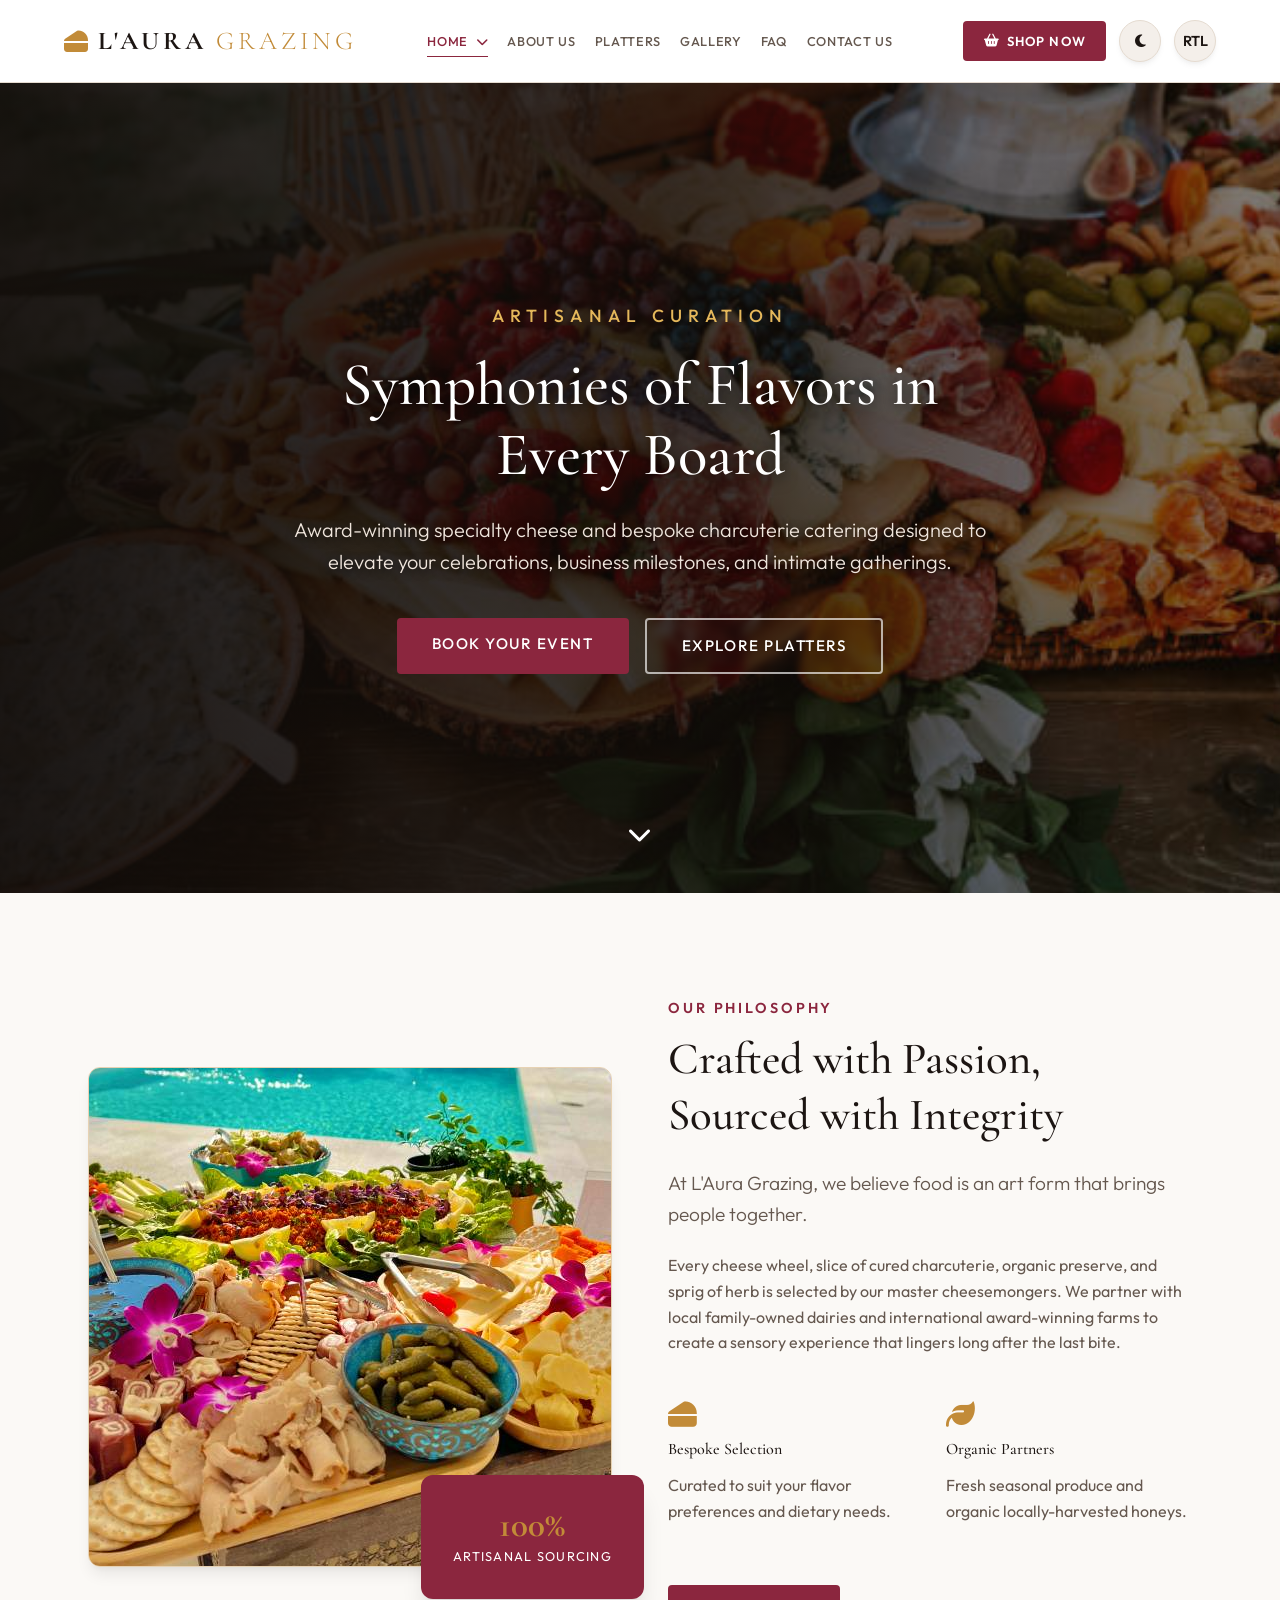
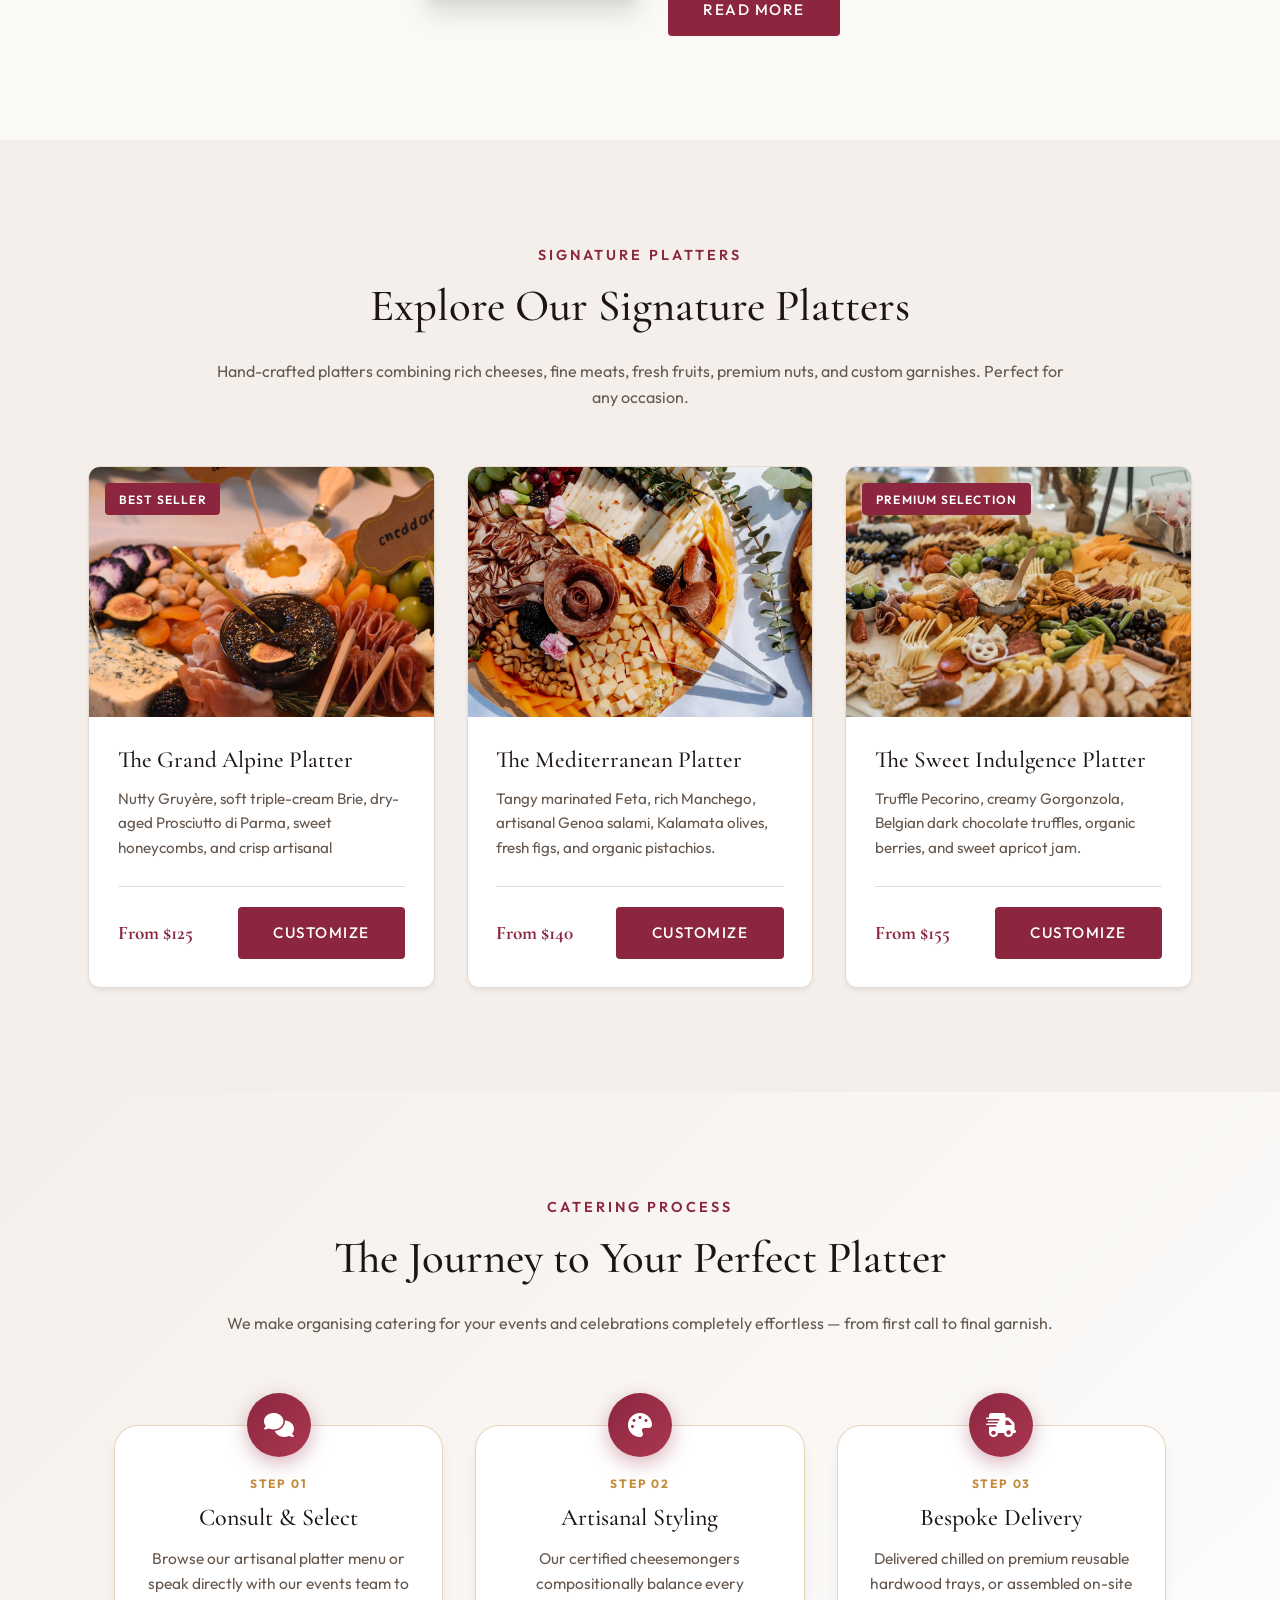
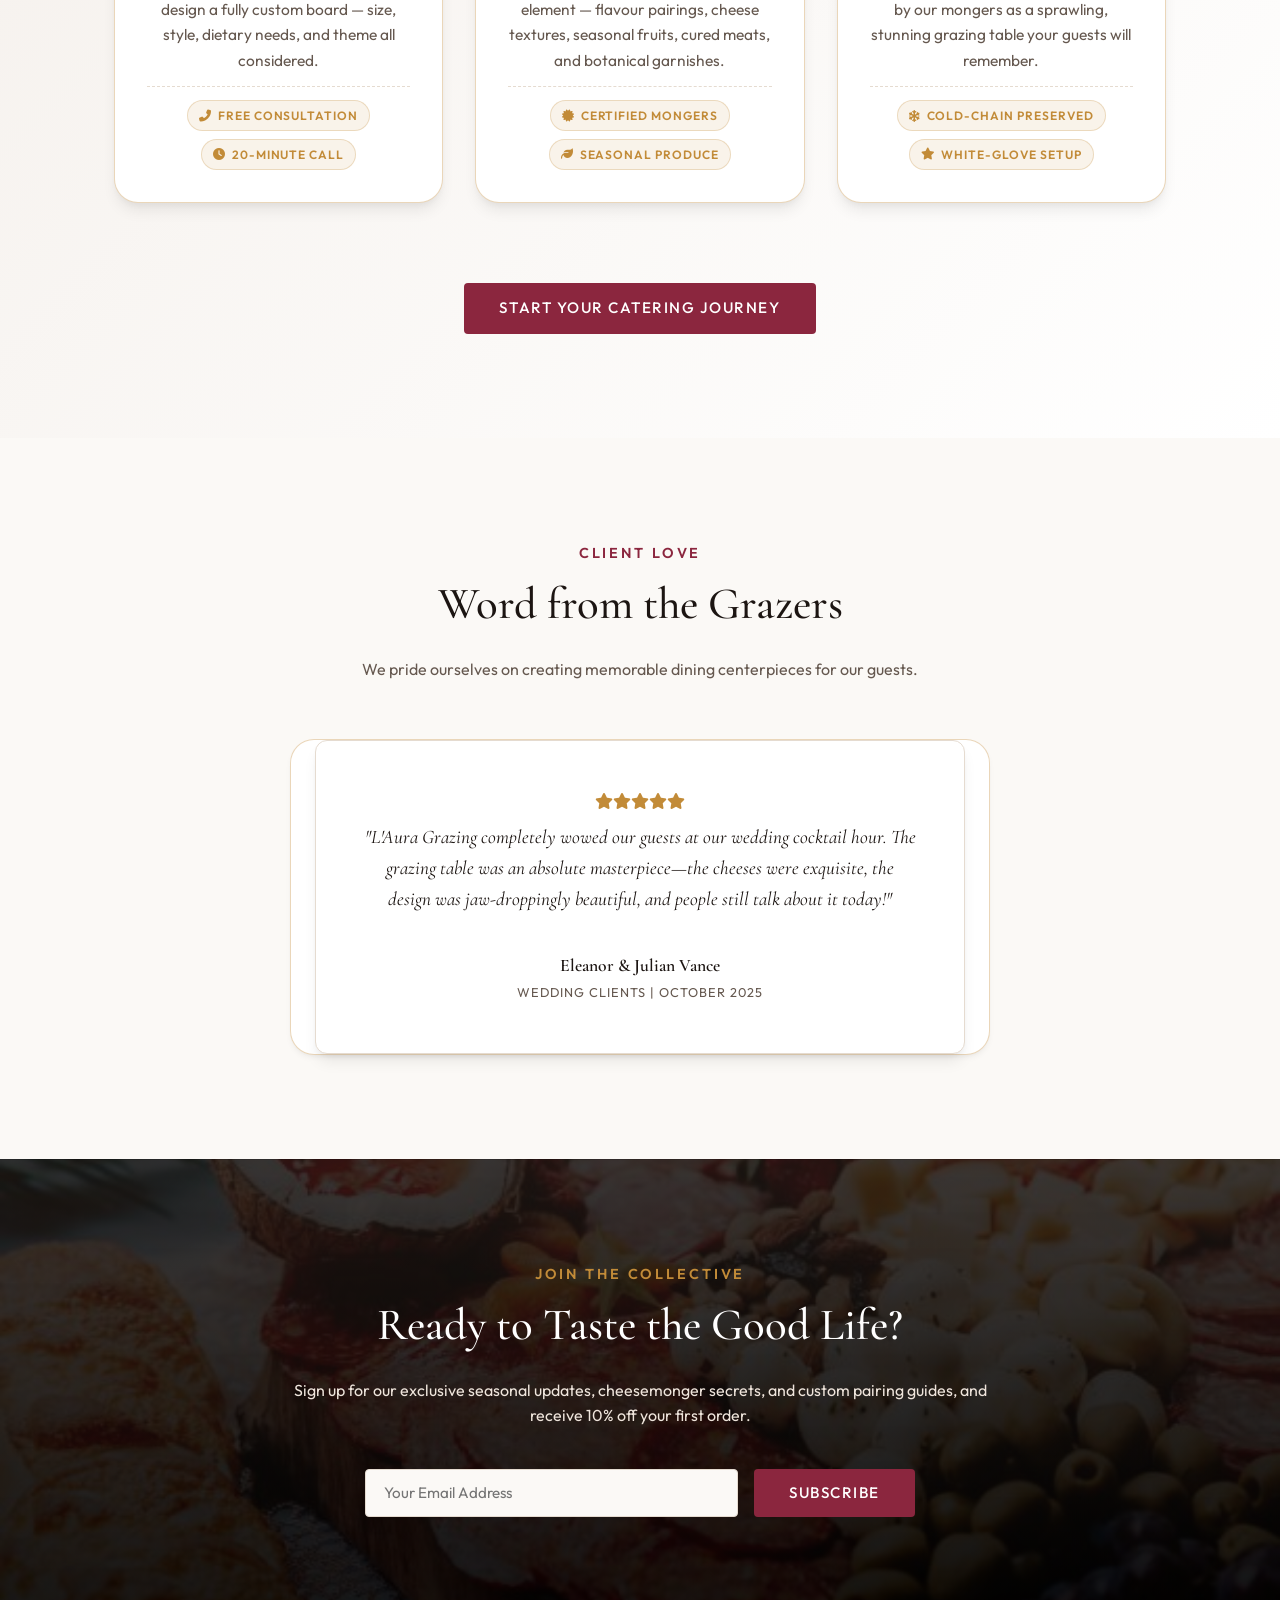
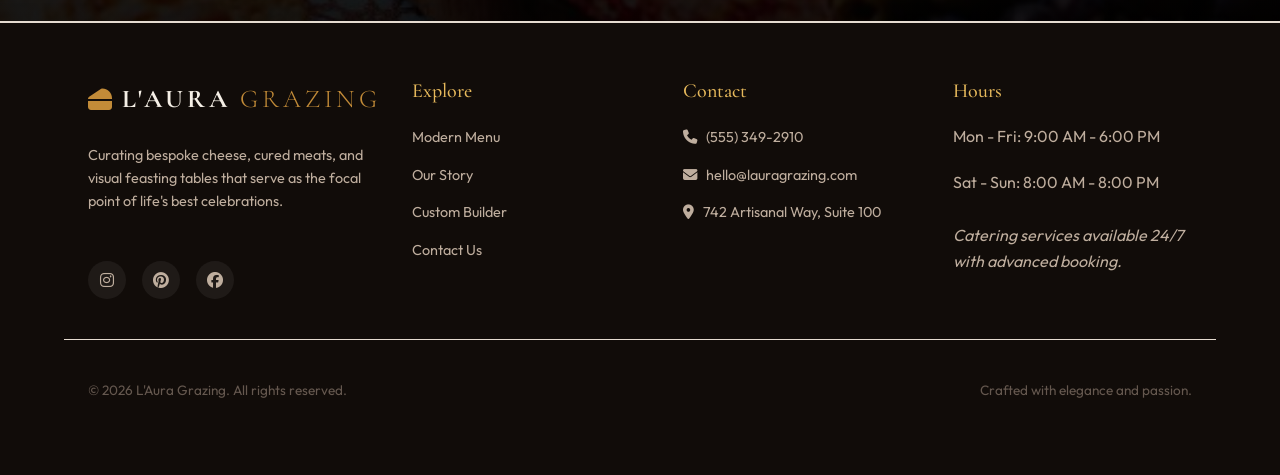
==== commit 9a52ff58: "Rename header-shop-btn to avoid adblocker filters" ====
--- a/index.html
+++ b/index.html
@@ -89,7 +89,7 @@
       <!-- Action Utilities (Shop CTA, Theme, RTL, Mobile Menu) -->
       <div class="header-actions">
         <!-- Shop CTA Button -->
-        <a href="#services" class="btn btn-shop-cta" id="header-shop-btn">
+        <a href="#services" class="btn btn-order-platters" id="header-order-btn">
           <i class="fas fa-shopping-basket"></i> Shop Now
         </a>
 
--- a/style.css
+++ b/style.css
@@ -598,14 +598,14 @@
   display: flex;
   align-items: center;
   list-style: none;
-  gap: 2.2rem;
+  gap: clamp(0.8rem, 1.5vw, 2.2rem);
 }
 
 .nav-link {
-  font-size: 0.9rem;
+  font-size: clamp(0.75rem, 1vw, 0.9rem);
   font-weight: 500;
   text-transform: uppercase;
-  letter-spacing: 0.1em;
+  letter-spacing: 0.05em;
   padding: 0.5rem 0;
   color: var(--text-secondary);
   position: relative;
@@ -690,20 +690,20 @@
 .header-actions {
   display: flex;
   align-items: center;
-  gap: 0.9rem;
+  gap: clamp(0.4rem, 1vw, 0.9rem);
 }
 
 /* Ensure theme toggle is visible on desktop */
 @media (min-width: 769px) {
   #theme-toggle,
   #rtl-toggle,
-  .btn-shop-cta {
+  .btn-order-platters {
     display: flex !important;
   }
 }
 
 /* Shop CTA Button in Header */
-.btn-shop-cta {
+.btn-order-platters {
   display: inline-flex;
   align-items: center;
   gap: 0.45rem;
@@ -721,18 +721,18 @@
   white-space: nowrap;
 }
 
-.btn-shop-cta:hover {
+.btn-order-platters:hover {
   background-color: var(--accent-light);
   transform: translateY(-1px);
   box-shadow: 0 4px 12px rgba(139, 38, 62, 0.3);
 }
 
-body.dark-theme .btn-shop-cta {
+body.dark-theme .btn-order-platters {
   background-color: var(--accent-gold);
   color: #1c1512 !important;
 }
 
-body.dark-theme .btn-shop-cta:hover {
+body.dark-theme .btn-order-platters:hover {
   background-color: #d89b3d;
   box-shadow: 0 4px 12px rgba(229, 184, 91, 0.35);
 }
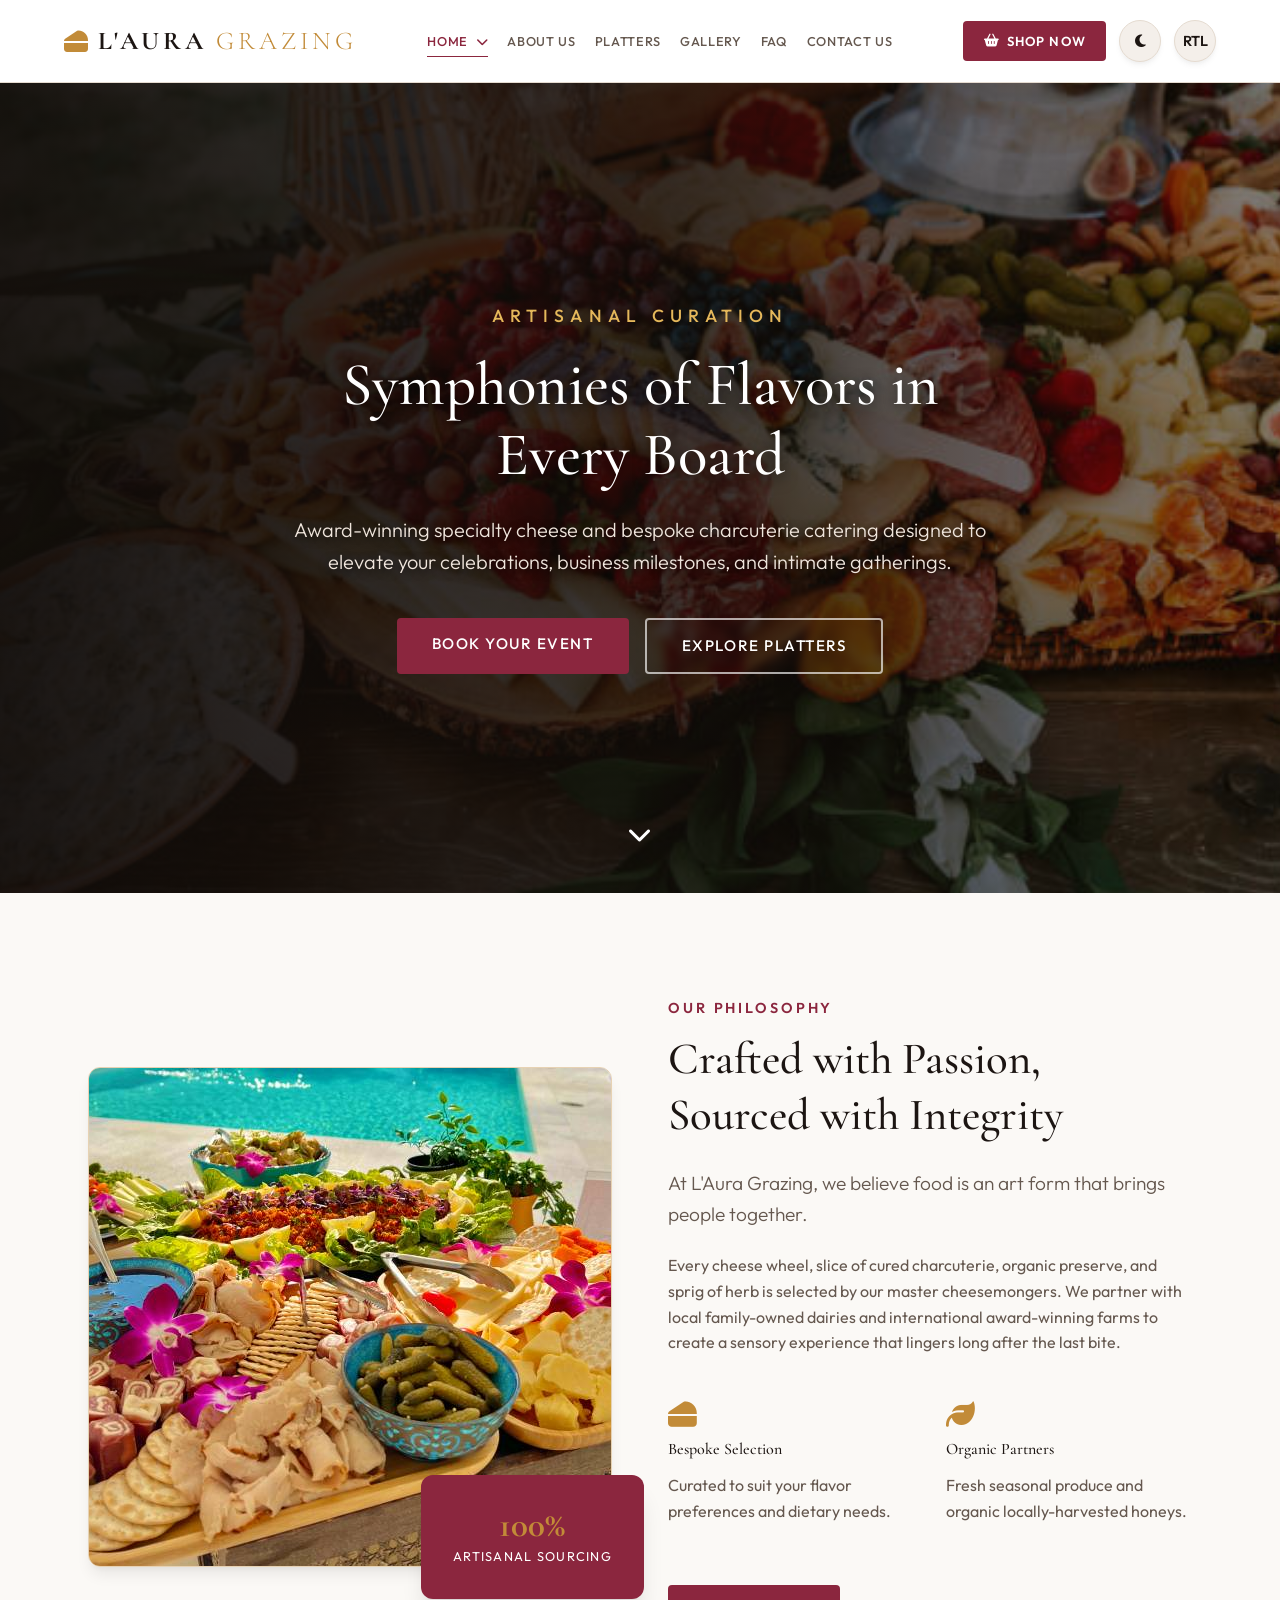
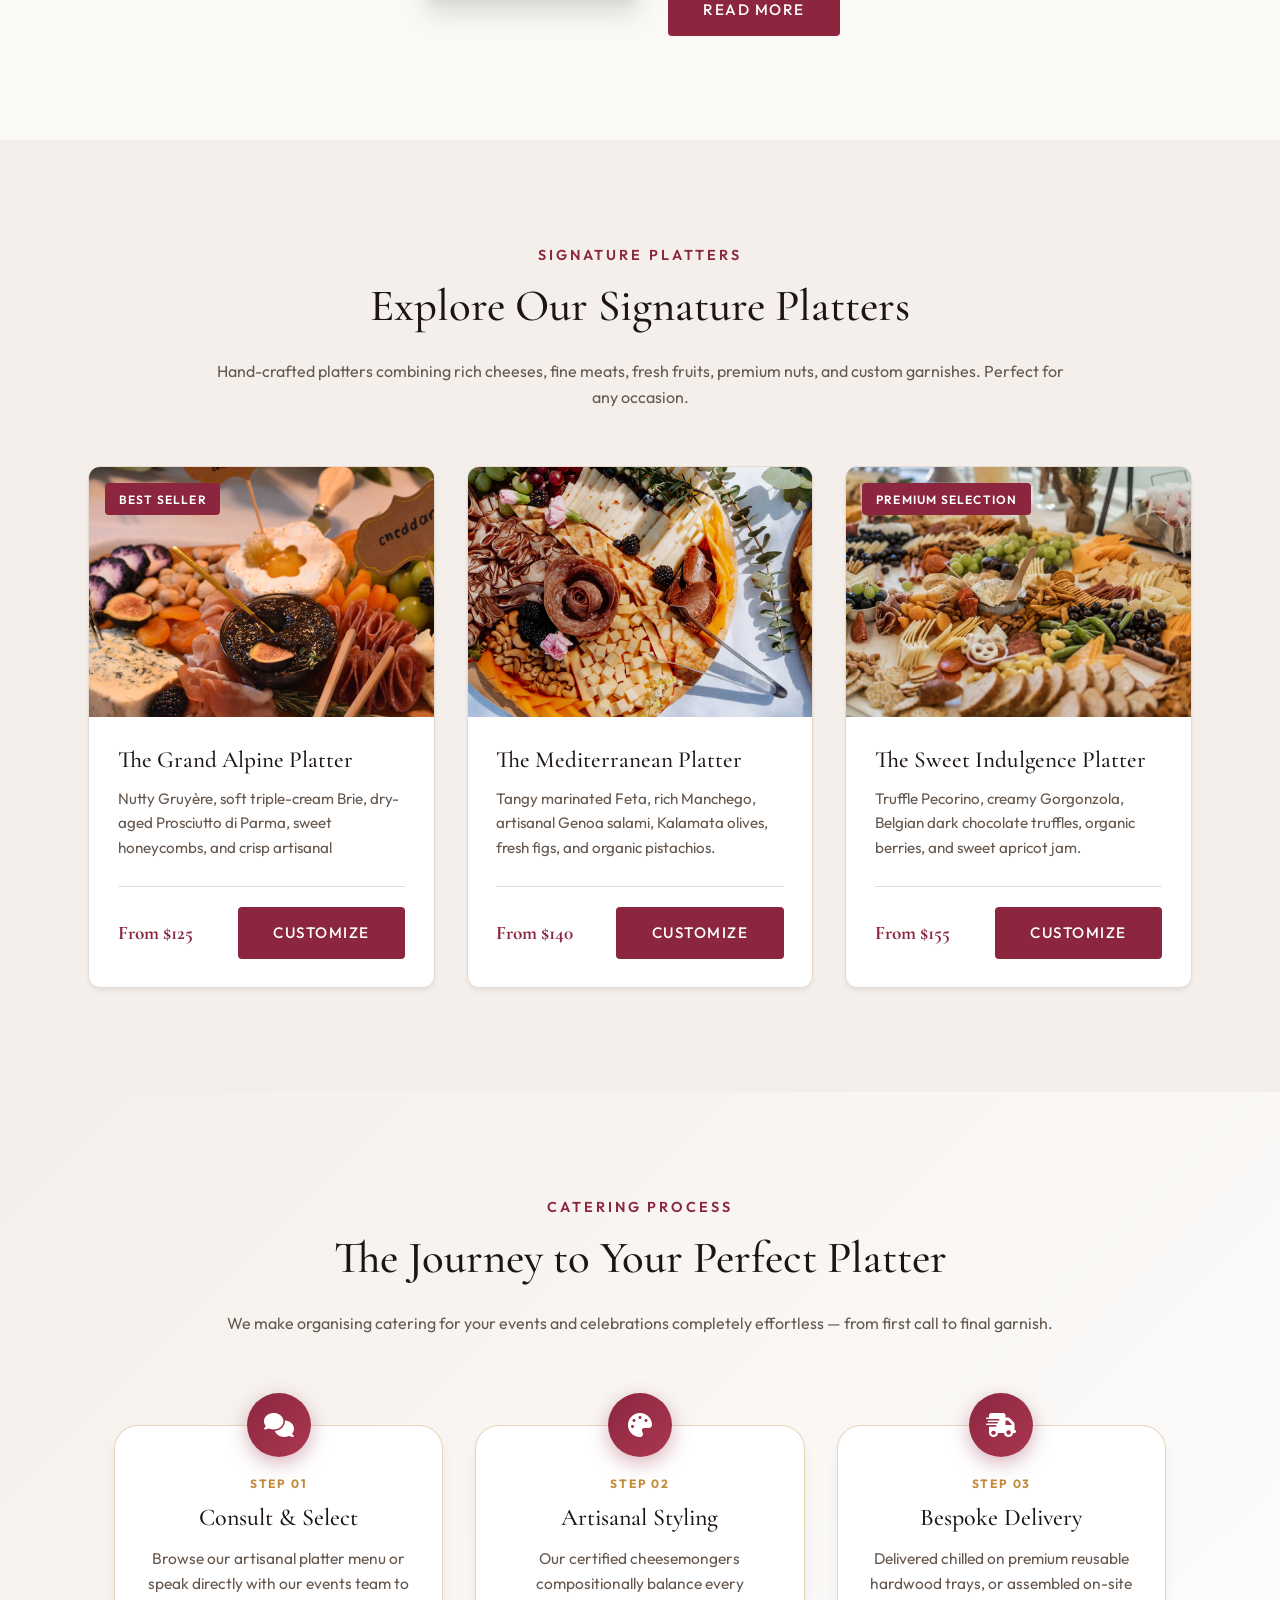
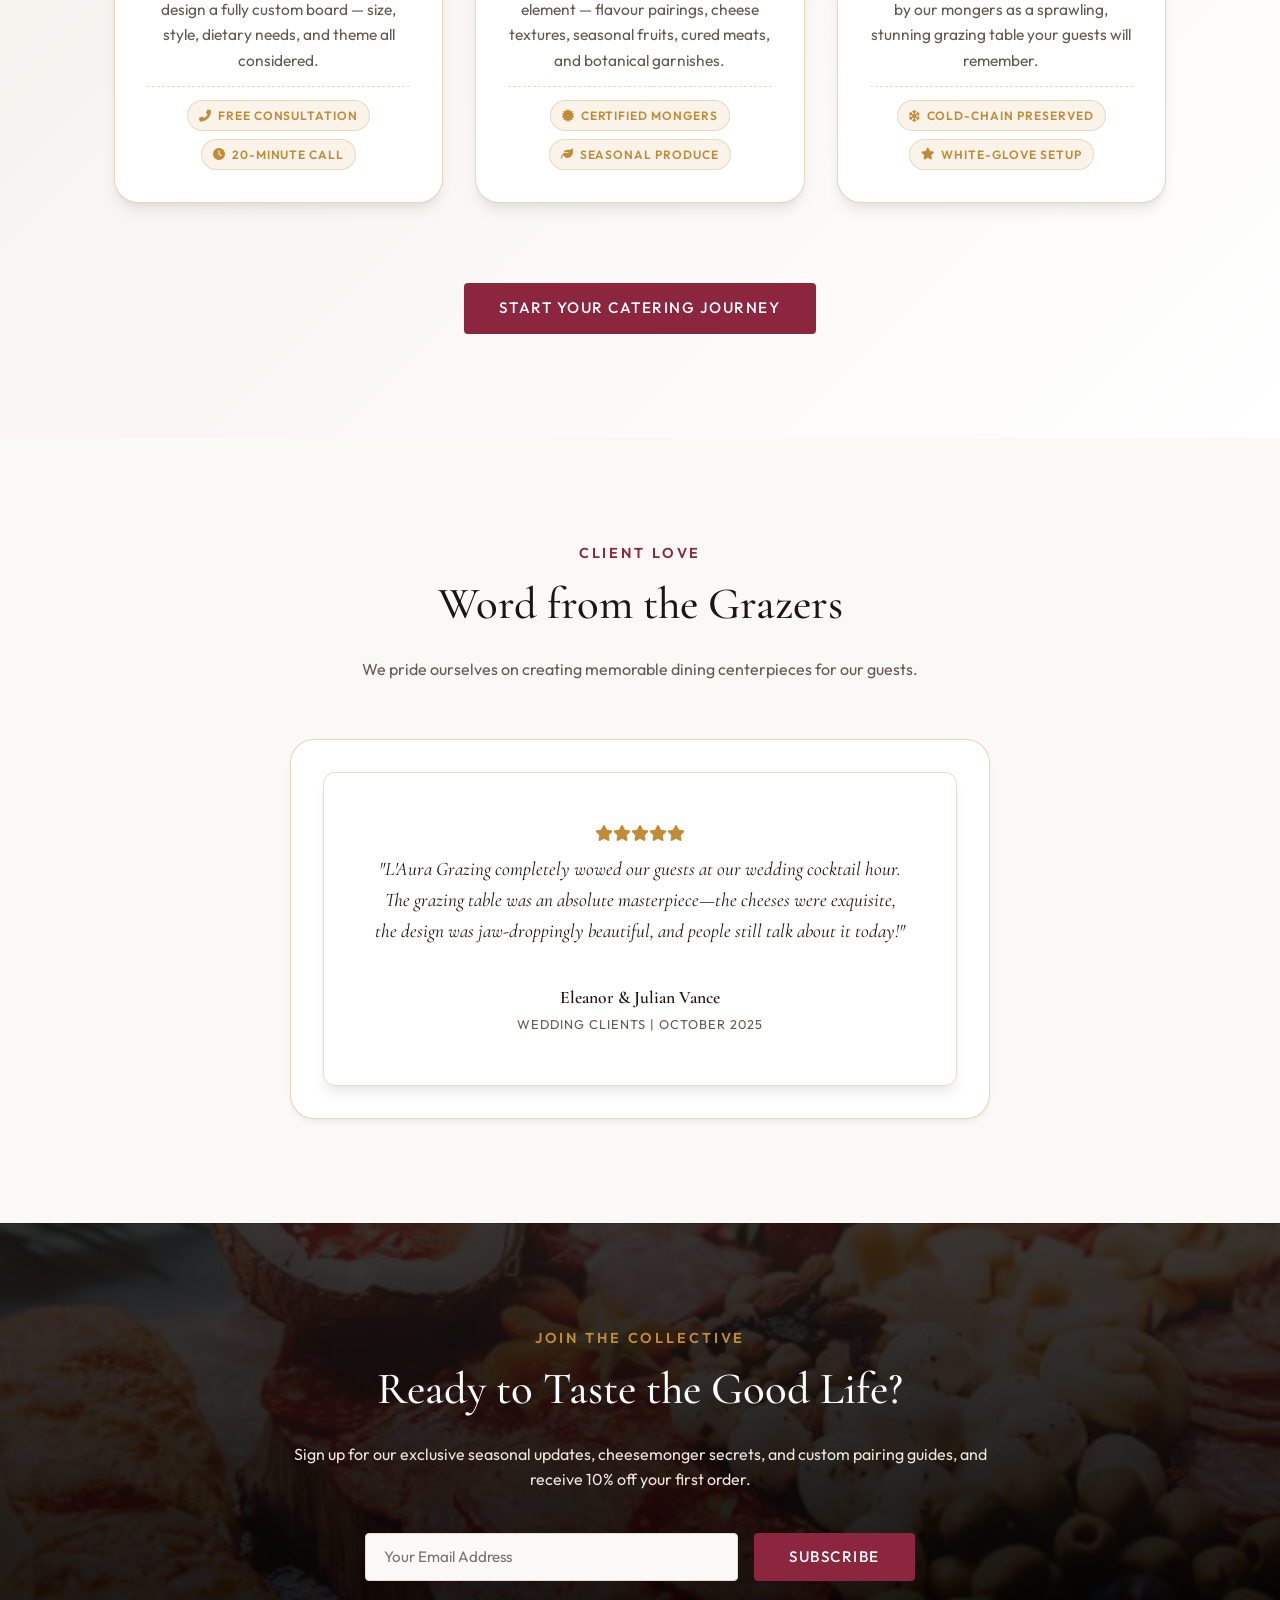
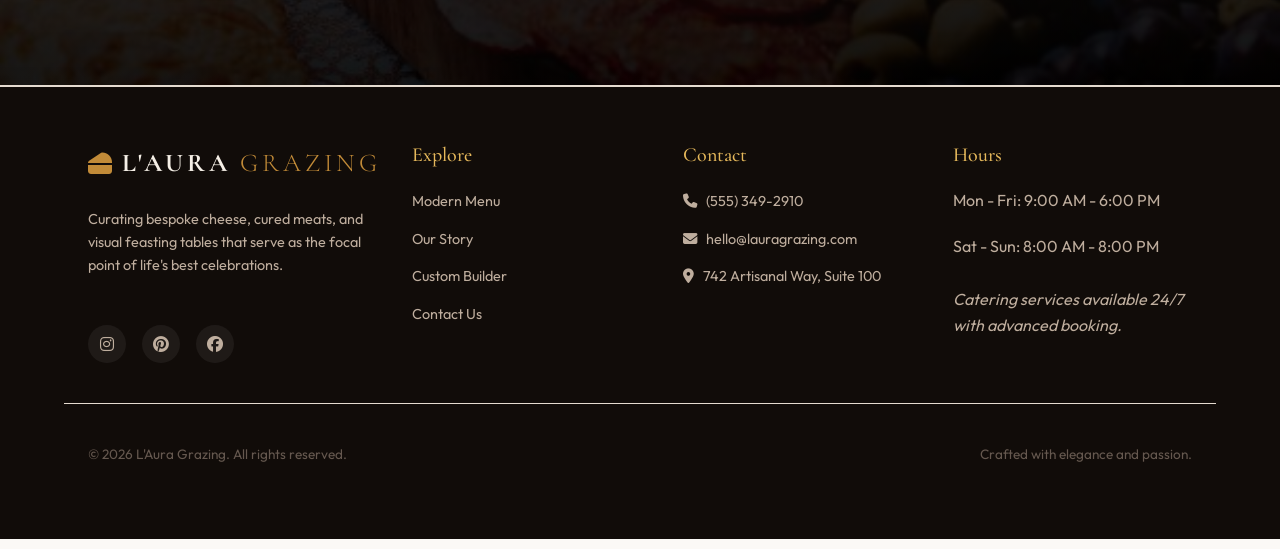
==== commit 551866e2: "Fix navbar toggles, dropdown visibility, and button contrast" ====
--- a/index.html
+++ b/index.html
@@ -71,19 +71,6 @@
           <li class="nav-item"><a href="#faq" class="nav-link" id="nav-faq">FAQ</a></li>
           <li class="nav-item"><a href="#contact" class="nav-link" id="nav-contact">Contact Us</a></li>
         </ul>
-
-        <!-- Mobile Menu Actions (Theme & RTL Toggles) -->
-        <div class="mobile-menu-actions">
-          <button id="theme-toggle-mobile" class="action-btn" title="Toggle Theme" aria-label="Toggle Theme">
-            <i class="fas fa-moon theme-icon-dark"></i>
-            <i class="fas fa-sun theme-icon-light"></i>
-          </button>
-          <button id="rtl-toggle-mobile" class="action-btn text-toggle" title="Toggle Text Direction"
-            aria-label="Toggle Text Direction">
-            <span class="rtl-text">RTL</span>
-            <span class="ltr-text">LTR</span>
-          </button>
-        </div>
       </nav>
 
       <!-- Action Utilities (Shop CTA, Theme, RTL, Mobile Menu) -->
--- a/style.css
+++ b/style.css
@@ -285,6 +285,17 @@
 }
 
 /* Spacings */
+.p-small {
+  padding: 1.5rem;
+}
+
+.p-medium {
+  padding: 2rem;
+}
+
+.p-large {
+  padding: 3.5rem;
+}
 .py-medium {
   padding-top: 3.5rem;
   padding-bottom: 3.5rem;
@@ -408,7 +419,8 @@
 
 .btn-primary-light {
   background-color: var(--accent-gold);
-  color: #ffffff !important;
+  color: #110c09 !important;
+  font-weight: 700;
 }
 
 .btn-primary-light:hover {
@@ -649,9 +661,9 @@
   left: 50%;
   transform: translateX(-50%) translateY(15px);
   background-color: var(--bg-card);
-  border: 1px solid var(--border-color);
+  border: 1px solid var(--accent-gold);
   border-radius: var(--border-radius-sm);
-  box-shadow: var(--shadow-lg);
+  box-shadow: 0 10px 30px rgba(0, 0, 0, 0.2);
   padding: 0.75rem 0;
   min-width: 230px;
   list-style: none;
@@ -676,6 +688,11 @@
 }
 
 /* Show dropdown on hover */
+body.dark-theme .dropdown-menu {
+  background-color: #231b17;
+  box-shadow: 0 10px 40px rgba(0, 0, 0, 0.9), 0 0 15px rgba(194, 139, 56, 0.15);
+}
+
 .nav-item.dropdown:hover .dropdown-menu {
   opacity: 1;
   visibility: visible;
@@ -1327,6 +1344,7 @@
 .success-message {
   display: none;
   font-weight: 600;
+  color: #4caf50 !important;
 }
 
 .success-message.active {
@@ -2712,11 +2730,7 @@
     display: flex !important;
   }
 
-  /* Hide Desktop Action Buttons on mobile/tablet */
-  #theme-toggle,
-  #rtl-toggle {
-    display: none !important;
-  }
+  /* Desktop action buttons hidden logic removed as they are part of nav-list now */
 
   /* Show Mobile Actions Menu Inside Drawer */
   .mobile-menu-actions {
